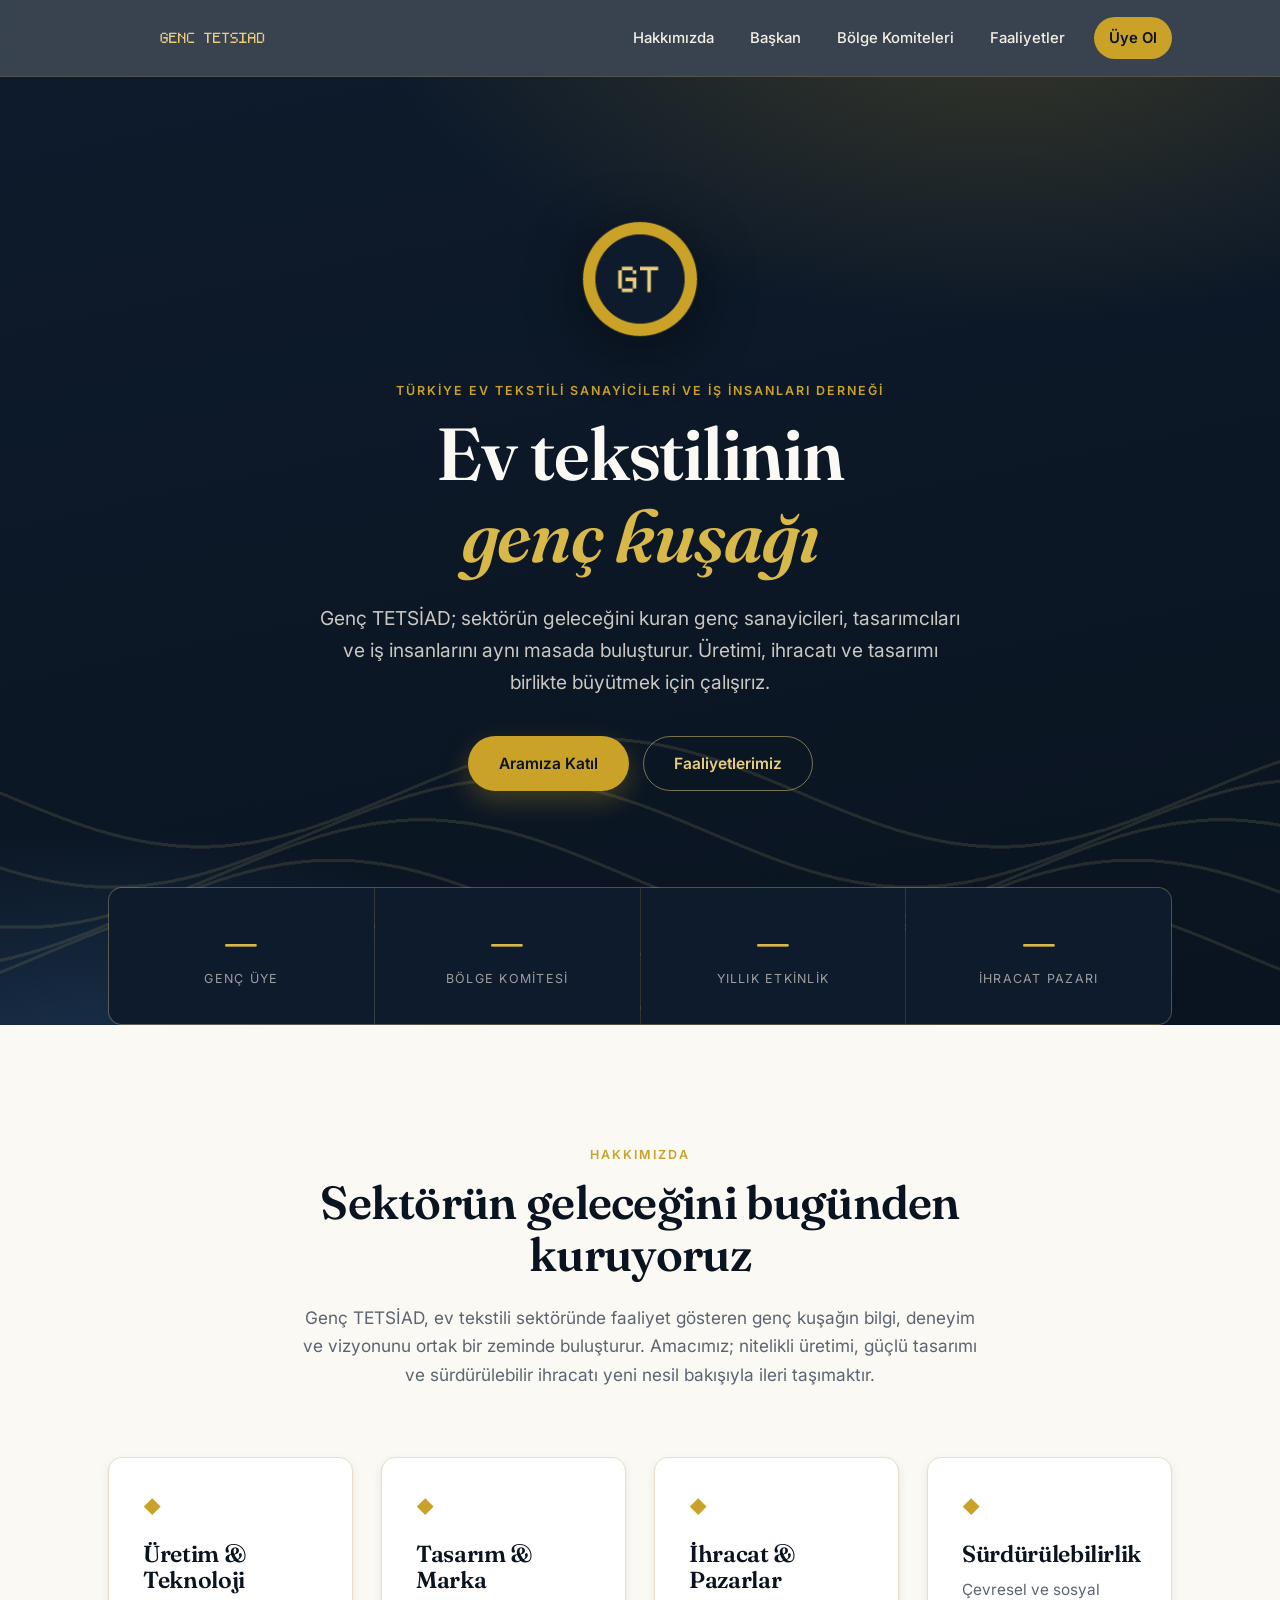
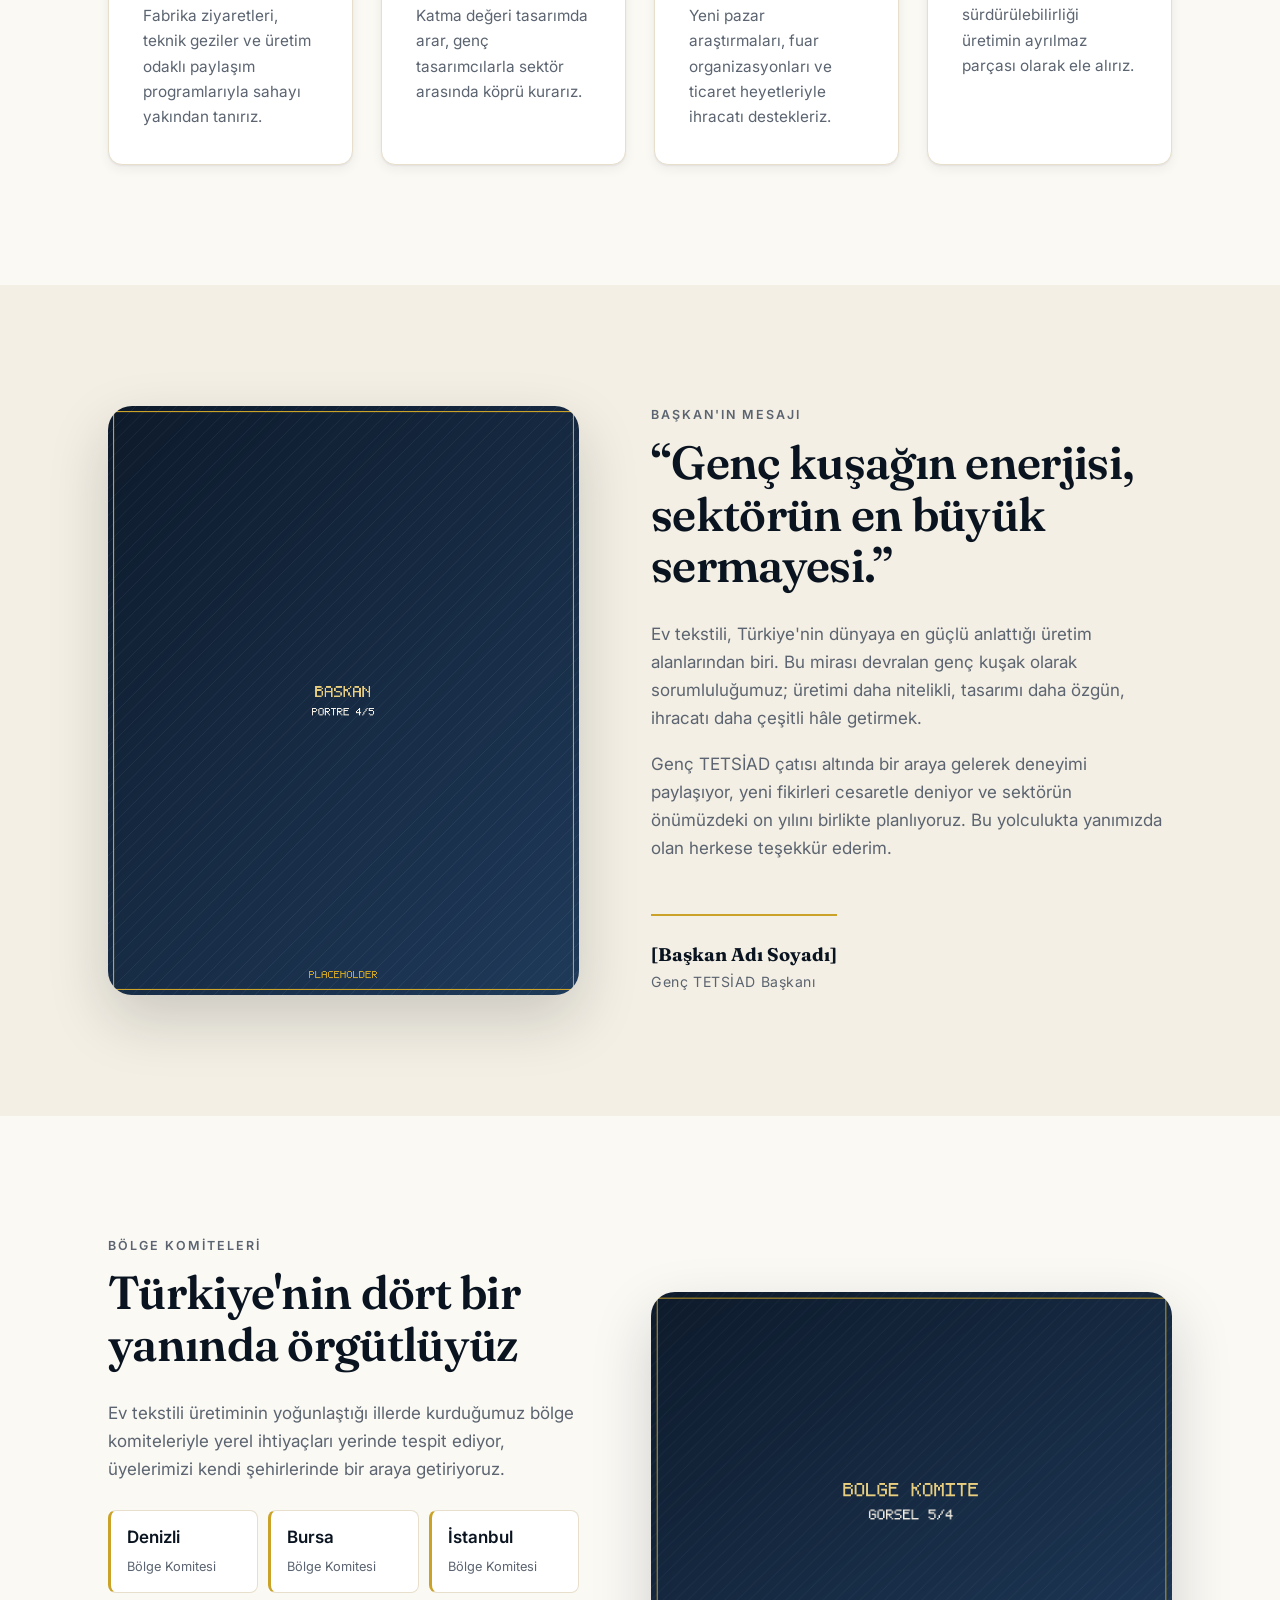
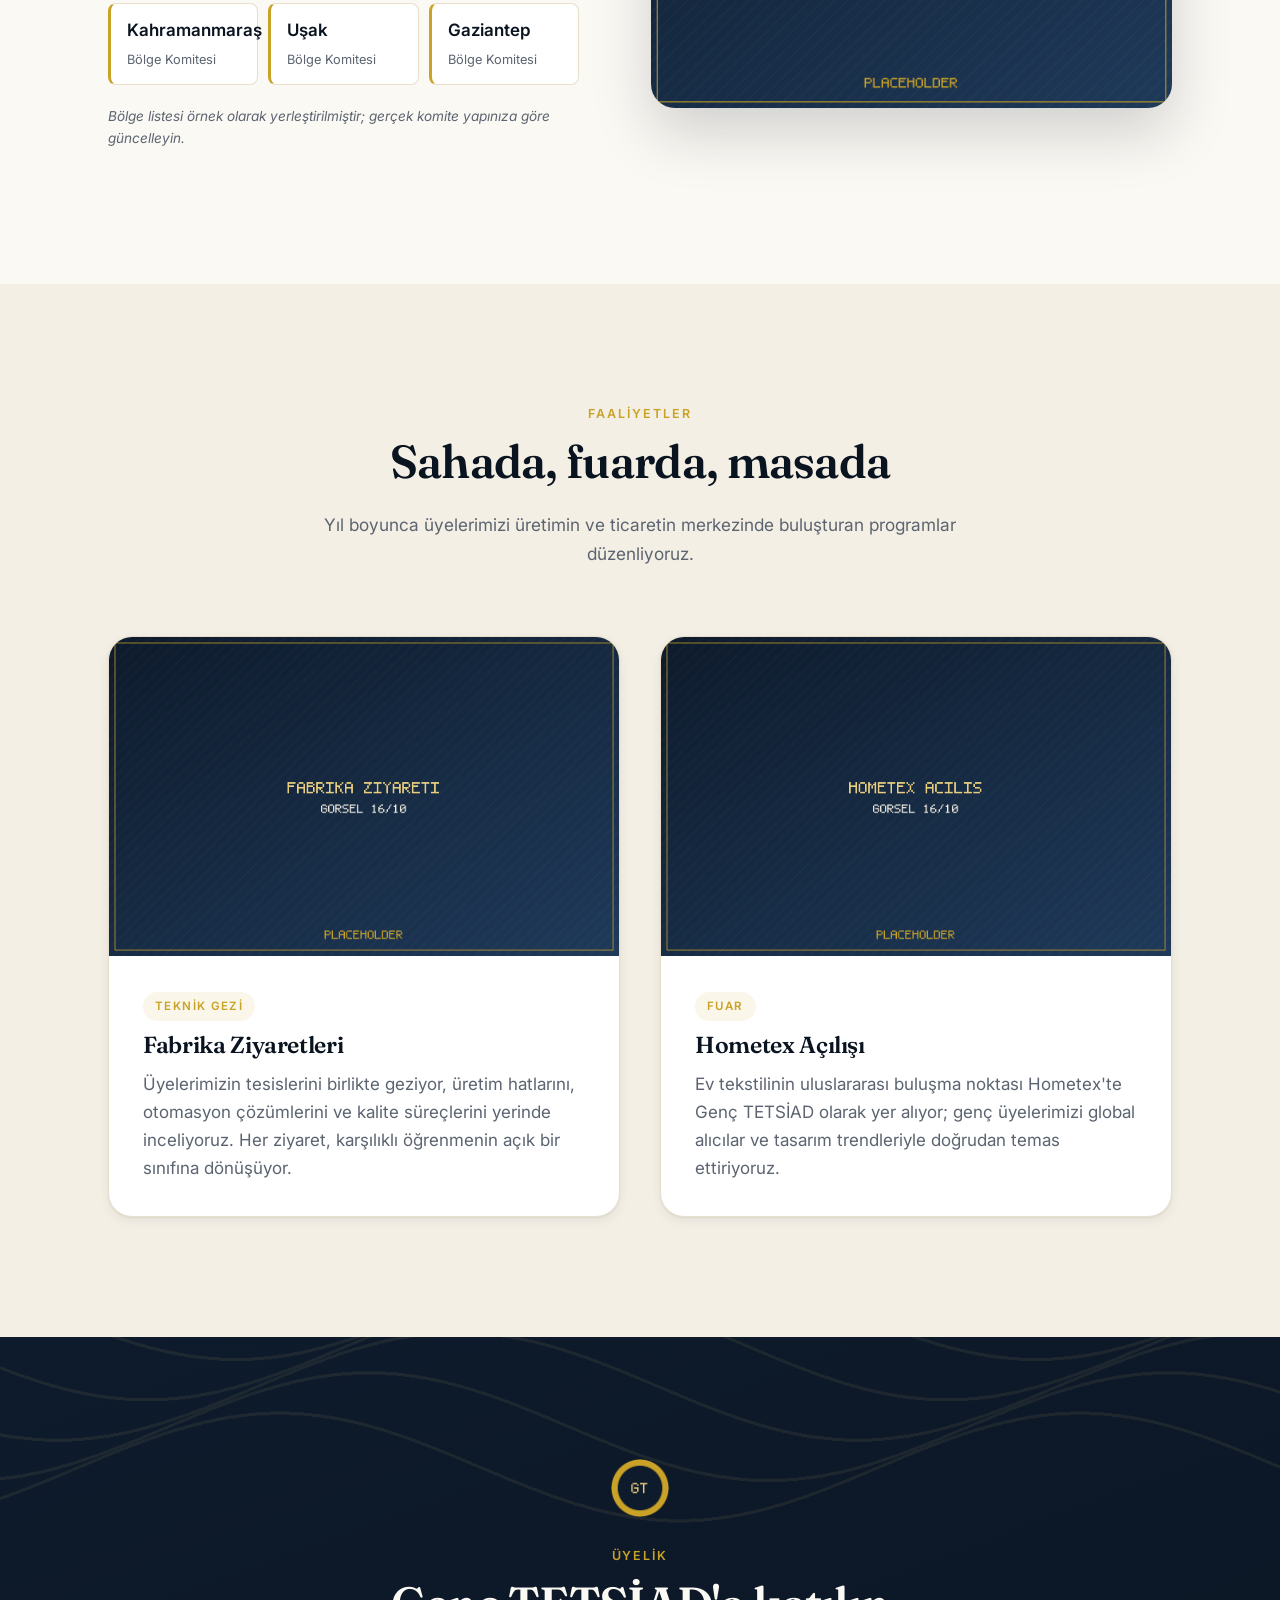
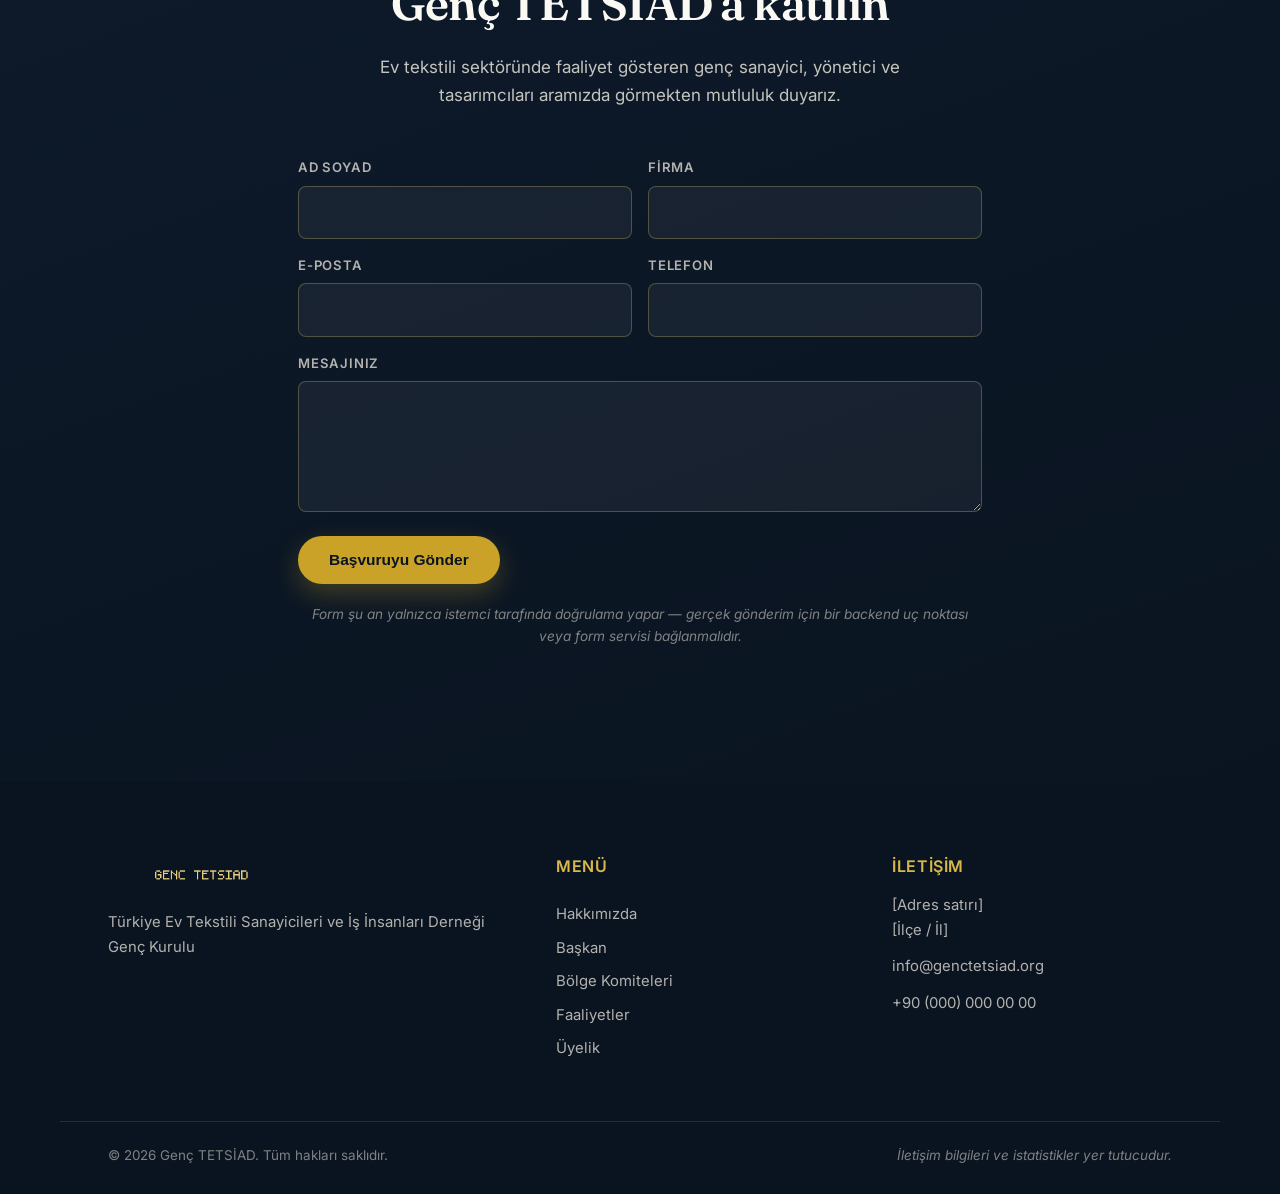
==== index.html @ e09848b6 "Genç TETSİAD tanıtım sitesini oluştur Bağımlılıksız tek sayfalık site: HTML + CSS + vanilla JS.  Böl" ====
<!doctype html>
<html lang="tr">
<head>
<meta charset="utf-8">
<meta name="viewport" content="width=device-width, initial-scale=1">
<title>Genç TETSİAD — Ev Tekstilinin Genç Kuşağı</title>
<meta name="description" content="Genç TETSİAD, Türkiye ev tekstili sektörünün genç sanayici ve iş insanlarını bir araya getiren platformdur.">
<meta name="theme-color" content="#0E1B2C">

<meta property="og:type" content="website">
<meta property="og:title" content="Genç TETSİAD — Ev Tekstilinin Genç Kuşağı">
<meta property="og:description" content="Türkiye ev tekstili sektörünün genç kuşağını bir araya getiren platform.">
<meta property="og:image" content="assets/emblem.png">
<meta property="og:locale" content="tr_TR">

<link rel="icon" href="assets/mark-gold.png">
<link rel="preconnect" href="https://fonts.googleapis.com">
<link rel="preconnect" href="https://fonts.gstatic.com" crossorigin>
<link href="https://fonts.googleapis.com/css2?family=Fraunces:opsz,wght@9..144,400;9..144,600;9..144,700&family=Inter:wght@400;500;600;700&display=swap" rel="stylesheet">
<link rel="stylesheet" href="assets/styles.css">
<script>document.documentElement.classList.add('js');</script>
</head>
<body>

<a class="skip-link" href="#main">İçeriğe geç</a>

<header class="site-header" id="siteHeader">
  <div class="wrap header-inner">
    <a class="brand" href="#top" aria-label="Genç TETSİAD ana sayfa">
      <img src="assets/wordmark.png" alt="Genç TETSİAD" class="brand-wordmark">
    </a>

    <nav class="nav" id="nav" aria-label="Ana menü">
      <a href="#hakkimizda">Hakkımızda</a>
      <a href="#baskan">Başkan</a>
      <a href="#komiteler">Bölge Komiteleri</a>
      <a href="#faaliyetler">Faaliyetler</a>
      <a href="#uyelik" class="nav-cta">Üye Ol</a>
    </nav>

    <button class="nav-toggle" id="navToggle" aria-expanded="false" aria-controls="nav" aria-label="Menüyü aç">
      <span></span><span></span><span></span>
    </button>
  </div>
</header>

<main id="main">

  <!-- ================= HERO ================= -->
  <section class="hero" id="top">
    <div class="hero-bg" aria-hidden="true"></div>
    <img src="assets/wordwave.png" alt="" class="hero-wave" aria-hidden="true">

    <div class="wrap hero-inner">
      <img src="assets/emblem.png" alt="" class="hero-emblem" aria-hidden="true">

      <p class="eyebrow reveal">Türkiye Ev Tekstili Sanayicileri ve İş İnsanları Derneği</p>
      <h1 class="hero-title reveal">Ev tekstilinin<br><em>genç kuşağı</em></h1>
      <p class="hero-lede reveal">
        Genç TETSİAD; sektörün geleceğini kuran genç sanayicileri, tasarımcıları ve
        iş insanlarını aynı masada buluşturur. Üretimi, ihracatı ve tasarımı
        birlikte büyütmek için çalışırız.
      </p>

      <div class="hero-actions reveal">
        <a class="btn btn-gold" href="#uyelik">Aramıza Katıl</a>
        <a class="btn btn-ghost" href="#faaliyetler">Faaliyetlerimiz</a>
      </div>
    </div>

    <div class="wrap">
      <div class="stats-strip reveal">
      <div class="stat"><span class="stat-num" data-count="—">—</span><span class="stat-label">Genç Üye</span></div>
      <div class="stat"><span class="stat-num" data-count="—">—</span><span class="stat-label">Bölge Komitesi</span></div>
      <div class="stat"><span class="stat-num" data-count="—">—</span><span class="stat-label">Yıllık Etkinlik</span></div>
        <div class="stat"><span class="stat-num">—</span><span class="stat-label">İhracat Pazarı</span></div>
      </div>
    </div>
  </section>

  <!-- ================= HAKKIMIZDA ================= -->
  <section class="section" id="hakkimizda">
    <div class="wrap">
      <div class="section-head">
        <p class="eyebrow">Hakkımızda</p>
        <h2>Sektörün geleceğini bugünden kuruyoruz</h2>
        <p class="section-lede">
          Genç TETSİAD, ev tekstili sektöründe faaliyet gösteren genç kuşağın
          bilgi, deneyim ve vizyonunu ortak bir zeminde buluşturur. Amacımız;
          nitelikli üretimi, güçlü tasarımı ve sürdürülebilir ihracatı
          yeni nesil bakışıyla ileri taşımaktır.
        </p>
      </div>

      <div class="cards">
        <article class="card">
          <div class="card-icon" aria-hidden="true">◆</div>
          <h3>Üretim &amp; Teknoloji</h3>
          <p>Fabrika ziyaretleri, teknik geziler ve üretim odaklı paylaşım programlarıyla sahayı yakından tanırız.</p>
        </article>
        <article class="card">
          <div class="card-icon" aria-hidden="true">◆</div>
          <h3>Tasarım &amp; Marka</h3>
          <p>Katma değeri tasarımda arar, genç tasarımcılarla sektör arasında köprü kurarız.</p>
        </article>
        <article class="card">
          <div class="card-icon" aria-hidden="true">◆</div>
          <h3>İhracat &amp; Pazarlar</h3>
          <p>Yeni pazar araştırmaları, fuar organizasyonları ve ticaret heyetleriyle ihracatı destekleriz.</p>
        </article>
        <article class="card">
          <div class="card-icon" aria-hidden="true">◆</div>
          <h3>Sürdürülebilirlik</h3>
          <p>Çevresel ve sosyal sürdürülebilirliği üretimin ayrılmaz parçası olarak ele alırız.</p>
        </article>
      </div>
    </div>
  </section>

  <!-- ================= BAŞKAN ================= -->
  <section class="section section-alt" id="baskan">
    <div class="wrap split">
      <figure class="split-media reveal">
        <img src="assets/baskan.png" alt="Genç TETSİAD Başkanı portresi">
      </figure>

      <div class="split-body reveal">
        <p class="eyebrow">Başkan'ın Mesajı</p>
        <h2>“Genç kuşağın enerjisi, sektörün en büyük sermayesi.”</h2>
        <p>
          Ev tekstili, Türkiye'nin dünyaya en güçlü anlattığı üretim alanlarından biri.
          Bu mirası devralan genç kuşak olarak sorumluluğumuz; üretimi daha nitelikli,
          tasarımı daha özgün, ihracatı daha çeşitli hâle getirmek.
        </p>
        <p>
          Genç TETSİAD çatısı altında bir araya gelerek deneyimi paylaşıyor, yeni fikirleri
          cesaretle deniyor ve sektörün önümüzdeki on yılını birlikte planlıyoruz.
          Bu yolculukta yanımızda olan herkese teşekkür ederim.
        </p>

        <div class="signature">
          <strong class="sig-name">[Başkan Adı Soyadı]</strong>
          <span class="sig-role">Genç TETSİAD Başkanı</span>
        </div>
      </div>
    </div>
  </section>

  <!-- ================= BÖLGE KOMİTELERİ ================= -->
  <section class="section" id="komiteler">
    <div class="wrap split split-reverse">
      <figure class="split-media reveal">
        <img src="assets/bolge-komite.png" alt="Genç TETSİAD bölge komitesi toplantısı">
      </figure>

      <div class="split-body reveal">
        <p class="eyebrow">Bölge Komiteleri</p>
        <h2>Türkiye'nin dört bir yanında örgütlüyüz</h2>
        <p>
          Ev tekstili üretiminin yoğunlaştığı illerde kurduğumuz bölge komiteleriyle
          yerel ihtiyaçları yerinde tespit ediyor, üyelerimizi kendi şehirlerinde
          bir araya getiriyoruz.
        </p>

        <ul class="region-list">
          <li><span>Denizli</span><em>Bölge Komitesi</em></li>
          <li><span>Bursa</span><em>Bölge Komitesi</em></li>
          <li><span>İstanbul</span><em>Bölge Komitesi</em></li>
          <li><span>Kahramanmaraş</span><em>Bölge Komitesi</em></li>
          <li><span>Uşak</span><em>Bölge Komitesi</em></li>
          <li><span>Gaziantep</span><em>Bölge Komitesi</em></li>
        </ul>

        <p class="note">Bölge listesi örnek olarak yerleştirilmiştir; gerçek komite yapınıza göre güncelleyin.</p>
      </div>
    </div>
  </section>

  <!-- ================= FAALİYETLER ================= -->
  <section class="section section-alt" id="faaliyetler">
    <div class="wrap">
      <div class="section-head">
        <p class="eyebrow">Faaliyetler</p>
        <h2>Sahada, fuarda, masada</h2>
        <p class="section-lede">
          Yıl boyunca üyelerimizi üretimin ve ticaretin merkezinde buluşturan
          programlar düzenliyoruz.
        </p>
      </div>

      <div class="feature-grid">
        <article class="feature reveal">
          <div class="feature-media">
            <img src="assets/fabrika-ziyareti.png" alt="Genç TETSİAD fabrika ziyareti">
          </div>
          <div class="feature-body">
            <span class="tag">Teknik Gezi</span>
            <h3>Fabrika Ziyaretleri</h3>
            <p>
              Üyelerimizin tesislerini birlikte geziyor, üretim hatlarını, otomasyon
              çözümlerini ve kalite süreçlerini yerinde inceliyoruz. Her ziyaret,
              karşılıklı öğrenmenin açık bir sınıfına dönüşüyor.
            </p>
          </div>
        </article>

        <article class="feature reveal">
          <div class="feature-media">
            <img src="assets/hometex-acilis.png" alt="Hometex fuarı açılış töreni">
          </div>
          <div class="feature-body">
            <span class="tag">Fuar</span>
            <h3>Hometex Açılışı</h3>
            <p>
              Ev tekstilinin uluslararası buluşma noktası Hometex'te Genç TETSİAD
              olarak yer alıyor; genç üyelerimizi global alıcılar ve tasarım
              trendleriyle doğrudan temas ettiriyoruz.
            </p>
          </div>
        </article>
      </div>
    </div>
  </section>

  <!-- ================= ÜYELİK ================= -->
  <section class="section cta-section" id="uyelik">
    <img src="assets/wordwave.png" alt="" class="cta-wave" aria-hidden="true">
    <div class="wrap cta-inner">
      <img src="assets/mark-gold.png" alt="" class="cta-mark" aria-hidden="true">
      <p class="eyebrow">Üyelik</p>
      <h2>Genç TETSİAD'a katılın</h2>
      <p class="cta-lede">
        Ev tekstili sektöründe faaliyet gösteren genç sanayici, yönetici ve
        tasarımcıları aramızda görmekten mutluluk duyarız.
      </p>

      <form class="join-form" id="joinForm" novalidate>
        <div class="field">
          <label for="ad">Ad Soyad</label>
          <input type="text" id="ad" name="ad" autocomplete="name" required>
        </div>
        <div class="field">
          <label for="firma">Firma</label>
          <input type="text" id="firma" name="firma" autocomplete="organization" required>
        </div>
        <div class="field">
          <label for="eposta">E-posta</label>
          <input type="email" id="eposta" name="eposta" autocomplete="email" required>
        </div>
        <div class="field">
          <label for="telefon">Telefon</label>
          <input type="tel" id="telefon" name="telefon" autocomplete="tel">
        </div>
        <div class="field field-full">
          <label for="mesaj">Mesajınız</label>
          <textarea id="mesaj" name="mesaj" rows="4"></textarea>
        </div>
        <div class="field-full form-actions">
          <button type="submit" class="btn btn-gold">Başvuruyu Gönder</button>
          <p class="form-status" id="formStatus" role="status" aria-live="polite"></p>
        </div>
      </form>
      <p class="note note-center">
        Form şu an yalnızca istemci tarafında doğrulama yapar — gerçek gönderim için
        bir backend uç noktası veya form servisi bağlanmalıdır.
      </p>
    </div>
  </section>

</main>

<footer class="site-footer">
  <div class="wrap footer-inner">
    <div class="footer-brand">
      <img src="assets/wordmark.png" alt="Genç TETSİAD" class="footer-wordmark">
      <p>Türkiye Ev Tekstili Sanayicileri ve İş İnsanları Derneği<br>Genç Kurulu</p>
    </div>

    <nav class="footer-nav" aria-label="Alt menü">
      <h4>Menü</h4>
      <a href="#hakkimizda">Hakkımızda</a>
      <a href="#baskan">Başkan</a>
      <a href="#komiteler">Bölge Komiteleri</a>
      <a href="#faaliyetler">Faaliyetler</a>
      <a href="#uyelik">Üyelik</a>
    </nav>

    <div class="footer-contact">
      <h4>İletişim</h4>
      <p>[Adres satırı]<br>[İlçe / İl]</p>
      <p><a href="mailto:info@genctetsiad.org">info@genctetsiad.org</a></p>
      <p><a href="tel:+900000000000">+90 (000) 000 00 00</a></p>
    </div>
  </div>

  <div class="wrap footer-bottom">
    <p>&copy; <span id="year">2026</span> Genç TETSİAD. Tüm hakları saklıdır.</p>
    <p class="footer-note">İletişim bilgileri ve istatistikler yer tutucudur.</p>
  </div>
</footer>

<script src="assets/main.js"></script>
</body>
</html>
---- assets/styles.css ----
/* ===========================================================
   Genç TETSİAD — stil sistemi
   Palet: gece lacivert + altın + krem
   =========================================================== */

:root {
  --navy-900: #0A1420;
  --navy-800: #0E1B2C;
  --navy-700: #16283F;
  --navy-600: #1F3A5A;

  --gold-500: #C9A227;
  --gold-400: #D9B84A;
  --gold-300: #E8CE7E;

  --cream-50: #FBF9F4;
  --cream-100: #F4EFE4;
  --cream-200: #E7DFCC;

  --ink: #12181F;
  --ink-muted: #5B6470;

  --wrap: 1160px;
  --gutter: clamp(20px, 5vw, 48px);

  --r-sm: 8px;
  --r-md: 14px;
  --r-lg: 24px;

  --shadow-sm: 0 1px 2px rgba(10, 20, 32, .06), 0 4px 12px rgba(10, 20, 32, .06);
  --shadow-md: 0 8px 24px rgba(10, 20, 32, .10), 0 2px 6px rgba(10, 20, 32, .06);
  --shadow-lg: 0 24px 60px rgba(10, 20, 32, .18);

  --font-display: "Fraunces", "Georgia", "Times New Roman", serif;
  --font-body: "Inter", -apple-system, BlinkMacSystemFont, "Segoe UI", Roboto, sans-serif;

  --ease: cubic-bezier(.22, .61, .36, 1);
}

*, *::before, *::after { box-sizing: border-box; }

html { scroll-behavior: smooth; -webkit-text-size-adjust: 100%; }
@media (prefers-reduced-motion: reduce) { html { scroll-behavior: auto; } }

body {
  margin: 0;
  background: var(--cream-50);
  color: var(--ink);
  font-family: var(--font-body);
  font-size: 17px;
  line-height: 1.65;
  -webkit-font-smoothing: antialiased;
}

img { max-width: 100%; display: block; }

h1, h2, h3, h4 {
  font-family: var(--font-display);
  font-weight: 600;
  line-height: 1.12;
  letter-spacing: -.015em;
  margin: 0 0 .5em;
  color: var(--navy-900);
}

h1 { font-size: clamp(2.6rem, 6.5vw, 4.6rem); }
h2 { font-size: clamp(1.9rem, 3.8vw, 2.9rem); }
h3 { font-size: clamp(1.2rem, 2vw, 1.45rem); }
h4 { font-size: 1rem; letter-spacing: .04em; text-transform: uppercase; font-family: var(--font-body); font-weight: 600; }

p { margin: 0 0 1.05em; }
a { color: inherit; }

.wrap {
  width: 100%;
  max-width: var(--wrap);
  margin-inline: auto;
  padding-inline: var(--gutter);
}

.skip-link {
  position: absolute; left: -9999px; top: 0;
  background: var(--navy-800); color: var(--cream-50);
  padding: 12px 20px; z-index: 999; border-radius: 0 0 var(--r-sm) 0;
}
.skip-link:focus { left: 0; }

:focus-visible {
  outline: 3px solid var(--gold-500);
  outline-offset: 3px;
  border-radius: 4px;
}

.eyebrow {
  font-size: .78rem;
  letter-spacing: .16em;
  text-transform: uppercase;
  font-weight: 600;
  color: var(--gold-500);
  margin: 0 0 .9em;
}

.note {
  font-size: .85rem;
  color: var(--ink-muted);
  font-style: italic;
}
.note-center { text-align: center; margin-top: 1.4em; }

/* ---------------- Header ---------------- */

.site-header {
  position: sticky;
  top: 0;
  z-index: 100;
  background: rgba(14, 27, 44, .82);
  backdrop-filter: blur(14px);
  -webkit-backdrop-filter: blur(14px);
  border-bottom: 1px solid rgba(201, 162, 39, .18);
  transition: background .3s var(--ease), border-color .3s var(--ease);
}
.site-header.scrolled { background: rgba(10, 20, 32, .96); }

.header-inner {
  display: flex;
  align-items: center;
  justify-content: space-between;
  gap: 24px;
  min-height: 76px;
}

.brand { display: flex; align-items: center; }
.brand-wordmark { height: 38px; width: auto; }

.nav { display: flex; align-items: center; gap: 6px; }
.nav a {
  padding: 9px 15px;
  border-radius: 999px;
  color: var(--cream-100);
  text-decoration: none;
  font-size: .93rem;
  font-weight: 500;
  transition: background .2s var(--ease), color .2s var(--ease);
}
.nav a:hover { background: rgba(201, 162, 39, .15); color: var(--gold-300); }

.nav .nav-cta {
  margin-left: 8px;
  background: var(--gold-500);
  color: var(--navy-900);
  font-weight: 600;
}
.nav .nav-cta:hover { background: var(--gold-400); color: var(--navy-900); }

.nav-toggle {
  display: none;
  width: 44px; height: 44px;
  background: none; border: 0; cursor: pointer;
  flex-direction: column; justify-content: center; gap: 5px;
  padding: 0;
}
.nav-toggle span {
  display: block; height: 2px; width: 24px; margin-inline: auto;
  background: var(--cream-100); border-radius: 2px;
  transition: transform .25s var(--ease), opacity .2s var(--ease);
}
.nav-toggle[aria-expanded="true"] span:nth-child(1) { transform: translateY(7px) rotate(45deg); }
.nav-toggle[aria-expanded="true"] span:nth-child(2) { opacity: 0; }
.nav-toggle[aria-expanded="true"] span:nth-child(3) { transform: translateY(-7px) rotate(-45deg); }

@media (max-width: 860px) {
  .nav-toggle { display: flex; }
  .nav {
    position: absolute;
    top: 100%; left: 0; right: 0;
    flex-direction: column;
    align-items: stretch;
    gap: 2px;
    padding: 14px var(--gutter) 22px;
    background: var(--navy-900);
    border-bottom: 1px solid rgba(201, 162, 39, .2);
    transform: translateY(-8px);
    opacity: 0;
    pointer-events: none;
    transition: opacity .22s var(--ease), transform .22s var(--ease);
  }
  .nav.open { opacity: 1; transform: none; pointer-events: auto; }
  .nav a { padding: 13px 16px; border-radius: var(--r-sm); }
  .nav .nav-cta { margin: 8px 0 0; text-align: center; }
}

/* ---------------- Hero ---------------- */

.hero {
  position: relative;
  isolation: isolate;
  overflow: hidden;
  background: var(--navy-800);
  color: var(--cream-100);
  padding: clamp(72px, 12vw, 140px) 0 0;
}

.hero-bg {
  position: absolute; inset: 0; z-index: -2;
  background:
    radial-gradient(1000px 520px at 78% -8%, rgba(201, 162, 39, .22), transparent 62%),
    radial-gradient(760px 420px at 8% 108%, rgba(31, 58, 90, .85), transparent 65%),
    linear-gradient(168deg, var(--navy-800) 0%, var(--navy-900) 100%);
}

.hero-wave {
  position: absolute;
  left: 50%; bottom: -2px;
  width: min(1500px, 155%);
  transform: translateX(-50%);
  opacity: .16;
  z-index: -1;
  pointer-events: none;
}

.hero-emblem {
  width: clamp(78px, 11vw, 124px);
  margin: 0 auto clamp(24px, 4vw, 40px);
  filter: drop-shadow(0 10px 30px rgba(0, 0, 0, .45));
}

.hero-inner { text-align: center; max-width: 900px; }
.hero-title { color: var(--cream-50); margin-bottom: .35em; }
.hero-title em { color: var(--gold-400); font-style: italic; }

.hero-lede {
  font-size: clamp(1.03rem, 1.6vw, 1.2rem);
  color: rgba(244, 239, 228, .82);
  max-width: 640px;
  margin-inline: auto;
}

.hero-actions {
  display: flex; flex-wrap: wrap; gap: 14px;
  justify-content: center;
  margin-top: 2.2em;
}

.btn {
  display: inline-flex; align-items: center; justify-content: center;
  padding: 14px 30px;
  border-radius: 999px;
  border: 1.5px solid transparent;
  font-weight: 600; font-size: .97rem;
  text-decoration: none;
  cursor: pointer;
  transition: transform .18s var(--ease), background .2s var(--ease), box-shadow .22s var(--ease);
}
.btn:hover { transform: translateY(-2px); }
.btn:active { transform: translateY(0); }

.btn-gold {
  background: var(--gold-500);
  color: var(--navy-900);
  box-shadow: 0 10px 26px rgba(201, 162, 39, .28);
}
.btn-gold:hover { background: var(--gold-400); box-shadow: 0 14px 32px rgba(201, 162, 39, .36); }

.btn-ghost {
  border-color: rgba(232, 206, 126, .5);
  color: var(--gold-300);
  background: transparent;
}
.btn-ghost:hover { background: rgba(201, 162, 39, .12); border-color: var(--gold-400); }

.stats-strip {
  display: grid;
  grid-template-columns: repeat(4, 1fr);
  gap: 1px;
  margin-top: clamp(56px, 8vw, 96px);
  background: rgba(232, 206, 126, .18);
  border: 1px solid rgba(232, 206, 126, .18);
  border-radius: var(--r-md);
  overflow: hidden;
}
.stat {
  background: var(--navy-800);
  padding: clamp(22px, 3vw, 34px) 16px;
  text-align: center;
}
.stat-num {
  display: block;
  font-family: var(--font-display);
  font-size: clamp(1.7rem, 3.4vw, 2.5rem);
  font-weight: 700;
  color: var(--gold-400);
  line-height: 1;
}
.stat-label {
  display: block;
  margin-top: .55em;
  font-size: .78rem;
  letter-spacing: .1em;
  text-transform: uppercase;
  color: rgba(244, 239, 228, .62);
}
@media (max-width: 720px) {
  .stats-strip { grid-template-columns: repeat(2, 1fr); }
}

/* ---------------- Sections ---------------- */

.section { padding: clamp(72px, 10vw, 120px) 0; }
.section-alt { background: var(--cream-100); }

.section-head {
  max-width: 680px;
  margin: 0 auto clamp(44px, 6vw, 68px);
  text-align: center;
}
.section-lede { font-size: 1.08rem; color: var(--ink-muted); margin-bottom: 0; }

/* Cards */

.cards {
  display: grid;
  grid-template-columns: repeat(auto-fit, minmax(240px, 1fr));
  gap: clamp(18px, 2.4vw, 28px);
}
.card {
  background: #fff;
  border: 1px solid var(--cream-200);
  border-radius: var(--r-md);
  padding: clamp(26px, 3vw, 34px);
  box-shadow: var(--shadow-sm);
  transition: transform .25s var(--ease), box-shadow .25s var(--ease), border-color .25s var(--ease);
}
.card:hover {
  transform: translateY(-4px);
  box-shadow: var(--shadow-md);
  border-color: var(--gold-300);
}
.card-icon {
  color: var(--gold-500);
  font-size: 1.1rem;
  margin-bottom: 1.1em;
}
.card h3 { margin-bottom: .45em; }
.card p { color: var(--ink-muted); font-size: .96rem; margin: 0; }

/* Split (başkan / komiteler) */

.split {
  display: grid;
  grid-template-columns: minmax(0, .95fr) minmax(0, 1.05fr);
  gap: clamp(32px, 6vw, 72px);
  align-items: center;
}
.split-reverse .split-media { order: 2; }
@media (max-width: 880px) {
  .split { grid-template-columns: 1fr; }
  .split-reverse .split-media { order: 0; }
}

.split-media { margin: 0; }
.split-media img {
  width: 100%;
  border-radius: var(--r-lg);
  box-shadow: var(--shadow-lg);
  aspect-ratio: 4 / 5;
  object-fit: cover;
  background: var(--cream-200);
}
#komiteler .split-media img { aspect-ratio: 5 / 4; }

.split-body h2 { margin-bottom: .6em; }
.split-body p { color: var(--ink-muted); }

.signature {
  margin-top: 2em;
  padding-top: 1.4em;
  border-top: 2px solid var(--gold-500);
  display: inline-block;
}
.sig-name { display: block; font-family: var(--font-display); font-size: 1.15rem; color: var(--navy-900); }
.sig-role { display: block; font-size: .88rem; color: var(--ink-muted); letter-spacing: .04em; }

.region-list {
  list-style: none;
  margin: 1.6em 0 1.2em;
  padding: 0;
  display: grid;
  grid-template-columns: repeat(auto-fit, minmax(150px, 1fr));
  gap: 10px;
}
.region-list li {
  background: #fff;
  border: 1px solid var(--cream-200);
  border-left: 3px solid var(--gold-500);
  border-radius: var(--r-sm);
  padding: 12px 16px;
}
.region-list span { display: block; font-weight: 600; color: var(--navy-900); }
.region-list em { font-style: normal; font-size: .8rem; color: var(--ink-muted); }

/* Faaliyetler */

.feature-grid {
  display: grid;
  grid-template-columns: repeat(auto-fit, minmax(320px, 1fr));
  gap: clamp(24px, 3.5vw, 40px);
}
.feature {
  background: #fff;
  border: 1px solid var(--cream-200);
  border-radius: var(--r-lg);
  overflow: hidden;
  box-shadow: var(--shadow-sm);
  display: flex;
  flex-direction: column;
  transition: transform .25s var(--ease), box-shadow .25s var(--ease);
}
.feature:hover { transform: translateY(-5px); box-shadow: var(--shadow-md); }

.feature-media { overflow: hidden; background: var(--cream-200); }
.feature-media img {
  width: 100%;
  aspect-ratio: 16 / 10;
  object-fit: cover;
  transition: transform .5s var(--ease);
}
.feature:hover .feature-media img { transform: scale(1.04); }

.feature-body { padding: clamp(24px, 3vw, 34px); }
.tag {
  display: inline-block;
  font-size: .72rem;
  letter-spacing: .12em;
  text-transform: uppercase;
  font-weight: 600;
  color: var(--gold-500);
  background: rgba(201, 162, 39, .1);
  border-radius: 999px;
  padding: 5px 12px;
  margin-bottom: 1em;
}
.feature-body p { color: var(--ink-muted); margin-bottom: 0; }

/* ---------------- CTA / Üyelik ---------------- */

.cta-section {
  position: relative;
  isolation: isolate;
  overflow: hidden;
  background: linear-gradient(160deg, var(--navy-800), var(--navy-900));
  color: var(--cream-100);
}
.cta-wave {
  position: absolute; top: -10%; left: 50%;
  transform: translateX(-50%) rotate(180deg);
  width: min(1400px, 150%);
  opacity: .1;
  z-index: -1;
}
.cta-inner { text-align: center; max-width: 780px; }
.cta-mark { width: 62px; margin: 0 auto 1.6em; }
.cta-section h2 { color: var(--cream-50); }
.cta-lede { color: rgba(244, 239, 228, .8); max-width: 560px; margin-inline: auto; }

.join-form {
  display: grid;
  grid-template-columns: repeat(2, 1fr);
  gap: 16px;
  margin-top: clamp(32px, 5vw, 48px);
  text-align: left;
}
.field-full { grid-column: 1 / -1; }
@media (max-width: 640px) { .join-form { grid-template-columns: 1fr; } }

.field label {
  display: block;
  font-size: .82rem;
  letter-spacing: .06em;
  text-transform: uppercase;
  font-weight: 600;
  color: rgba(244, 239, 228, .72);
  margin-bottom: .5em;
}
.field input, .field textarea {
  width: 100%;
  padding: 13px 16px;
  border-radius: var(--r-sm);
  border: 1px solid rgba(232, 206, 126, .28);
  background: rgba(255, 255, 255, .05);
  color: var(--cream-50);
  font: inherit;
  font-size: .97rem;
  transition: border-color .2s var(--ease), background .2s var(--ease);
}
.field textarea { resize: vertical; min-height: 110px; }
.field input::placeholder, .field textarea::placeholder { color: rgba(244, 239, 228, .4); }
.field input:focus, .field textarea:focus {
  border-color: var(--gold-400);
  background: rgba(255, 255, 255, .09);
  outline: none;
}
.field input[aria-invalid="true"], .field textarea[aria-invalid="true"] {
  border-color: #E4736B;
  background: rgba(228, 115, 107, .08);
}

.form-actions { display: flex; align-items: center; gap: 18px; flex-wrap: wrap; }
.form-status { margin: 0; font-size: .9rem; color: var(--gold-300); }
.form-status.error { color: #F0A19A; }

.cta-section .note { color: rgba(244, 239, 228, .5); }

/* ---------------- Footer ---------------- */

.site-footer {
  background: var(--navy-900);
  color: rgba(244, 239, 228, .72);
  padding: clamp(52px, 7vw, 76px) 0 28px;
  font-size: .93rem;
}
.footer-inner {
  display: grid;
  grid-template-columns: 1.4fr 1fr 1fr;
  gap: clamp(28px, 5vw, 56px);
}
@media (max-width: 760px) { .footer-inner { grid-template-columns: 1fr; } }

.footer-wordmark { height: 34px; width: auto; margin-bottom: 1.2em; }
.footer-brand p { margin: 0; line-height: 1.7; }

.site-footer h4 { color: var(--gold-400); margin-bottom: 1.1em; }
.footer-nav { display: flex; flex-direction: column; gap: 9px; align-items: flex-start; }
.footer-nav a { text-decoration: none; transition: color .2s var(--ease); }
.footer-nav a:hover { color: var(--gold-300); }
.footer-contact p { margin: 0 0 .8em; }
.footer-contact a { color: inherit; text-decoration: none; }
.footer-contact a:hover { color: var(--gold-300); text-decoration: underline; }

.footer-bottom {
  margin-top: clamp(40px, 5vw, 60px);
  padding-top: 22px;
  border-top: 1px solid rgba(232, 206, 126, .14);
  display: flex;
  justify-content: space-between;
  gap: 16px;
  flex-wrap: wrap;
  font-size: .84rem;
  color: rgba(244, 239, 228, .5);
}
.footer-bottom p { margin: 0; }
.footer-note { font-style: italic; }

/* ---------------- Reveal animasyonu ---------------- */

/* JS yoksa içerik olduğu gibi görünür; reveal yalnızca .js altında gizler */
.js .reveal {
  opacity: 0;
  transform: translateY(22px);
  transition: opacity .7s var(--ease), transform .7s var(--ease);
}
.js .reveal.in { opacity: 1; transform: none; }

@media (prefers-reduced-motion: reduce) {
  .js .reveal { opacity: 1; transform: none; transition: none; }
  .btn:hover, .card:hover, .feature:hover { transform: none; }
  .feature:hover .feature-media img { transform: none; }
}

@media print {
  .site-header, .nav-toggle, .hero-wave, .cta-wave, .join-form { display: none !important; }
  body { background: #fff; color: #000; }
  .js .reveal { opacity: 1; transform: none; }
}
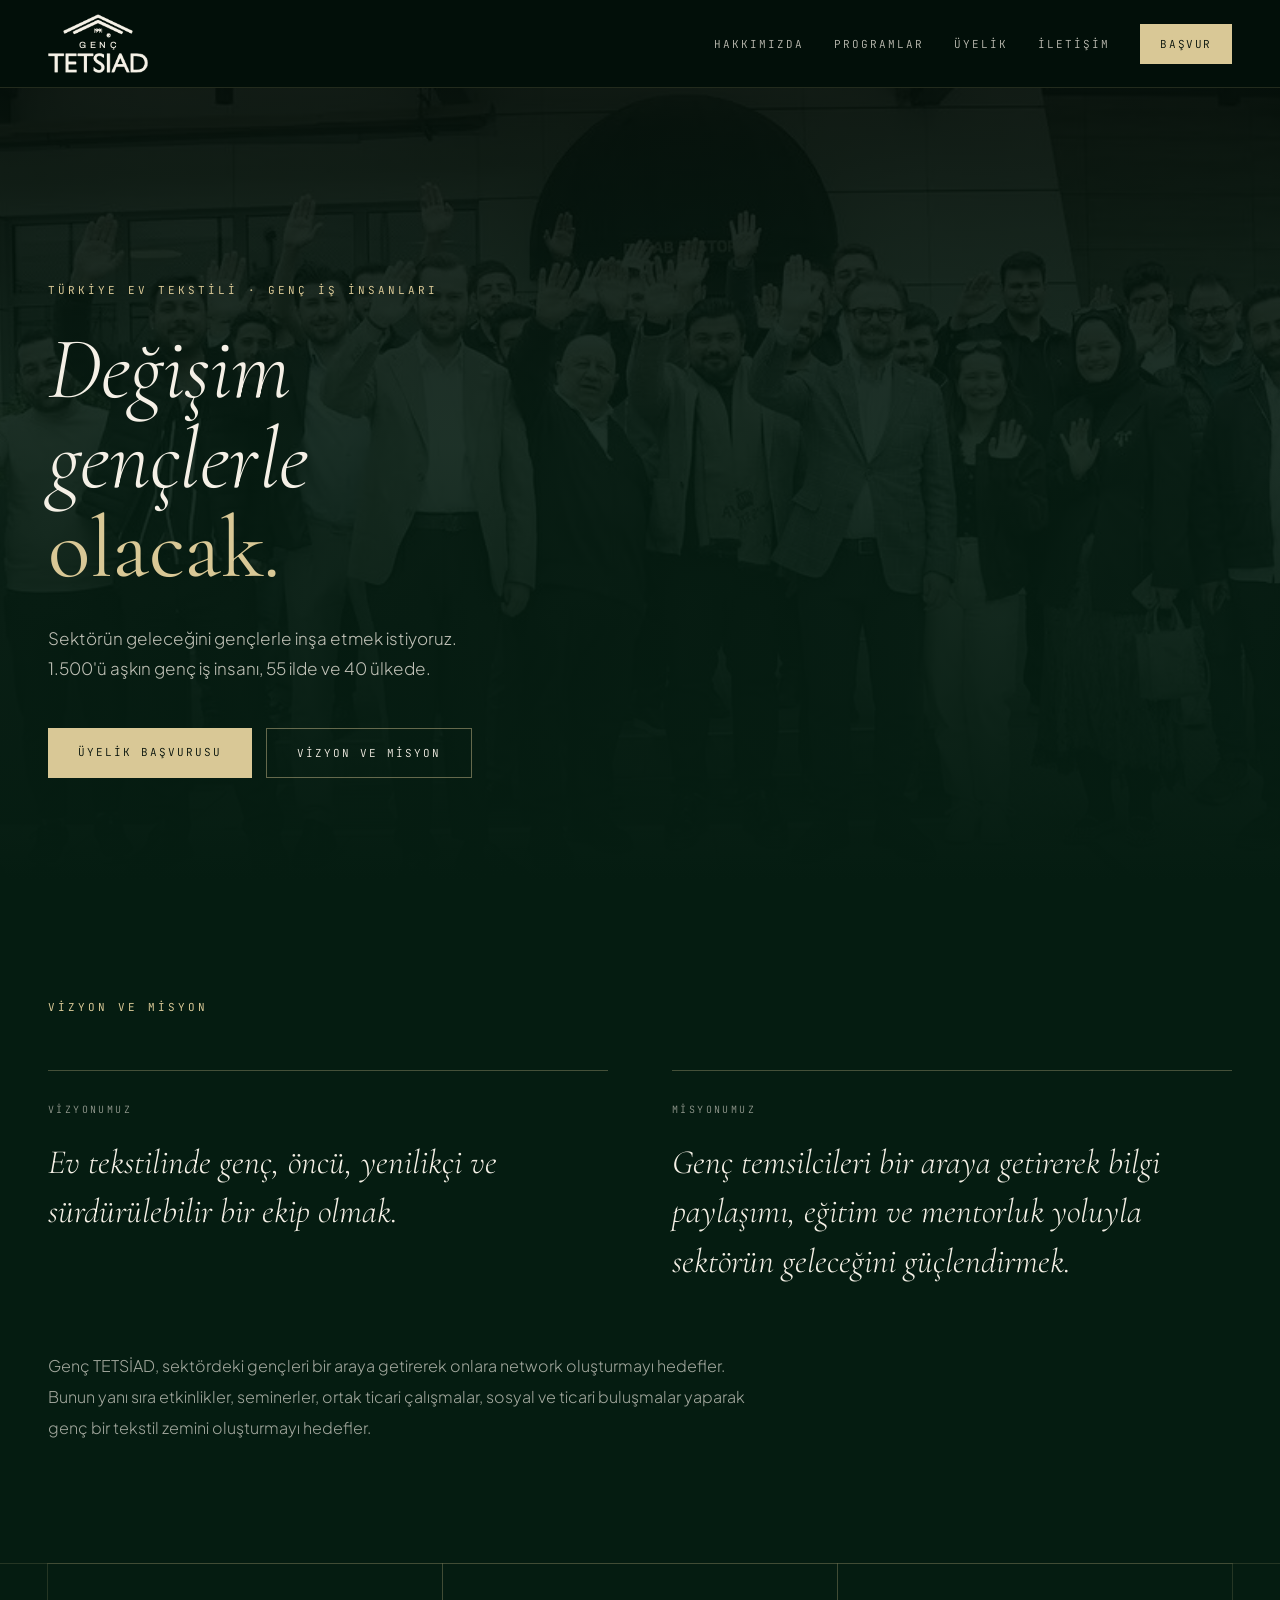
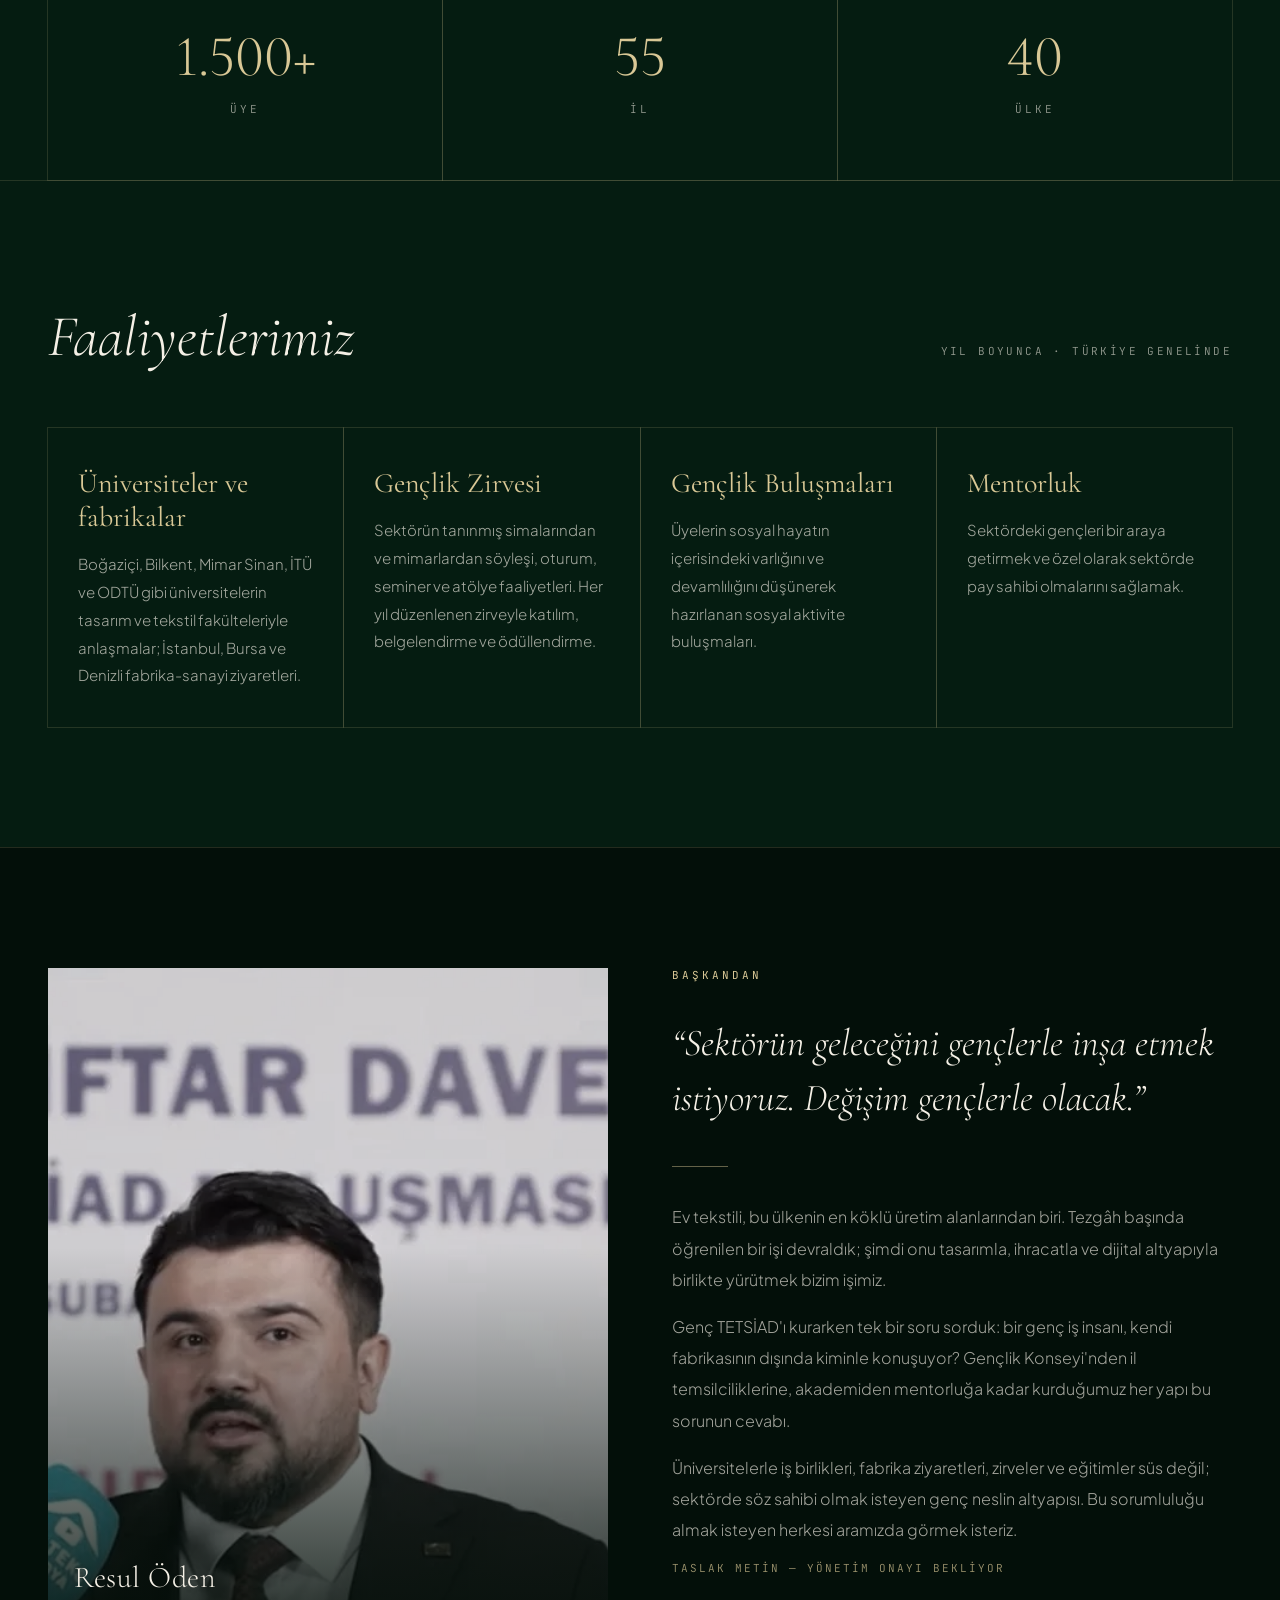
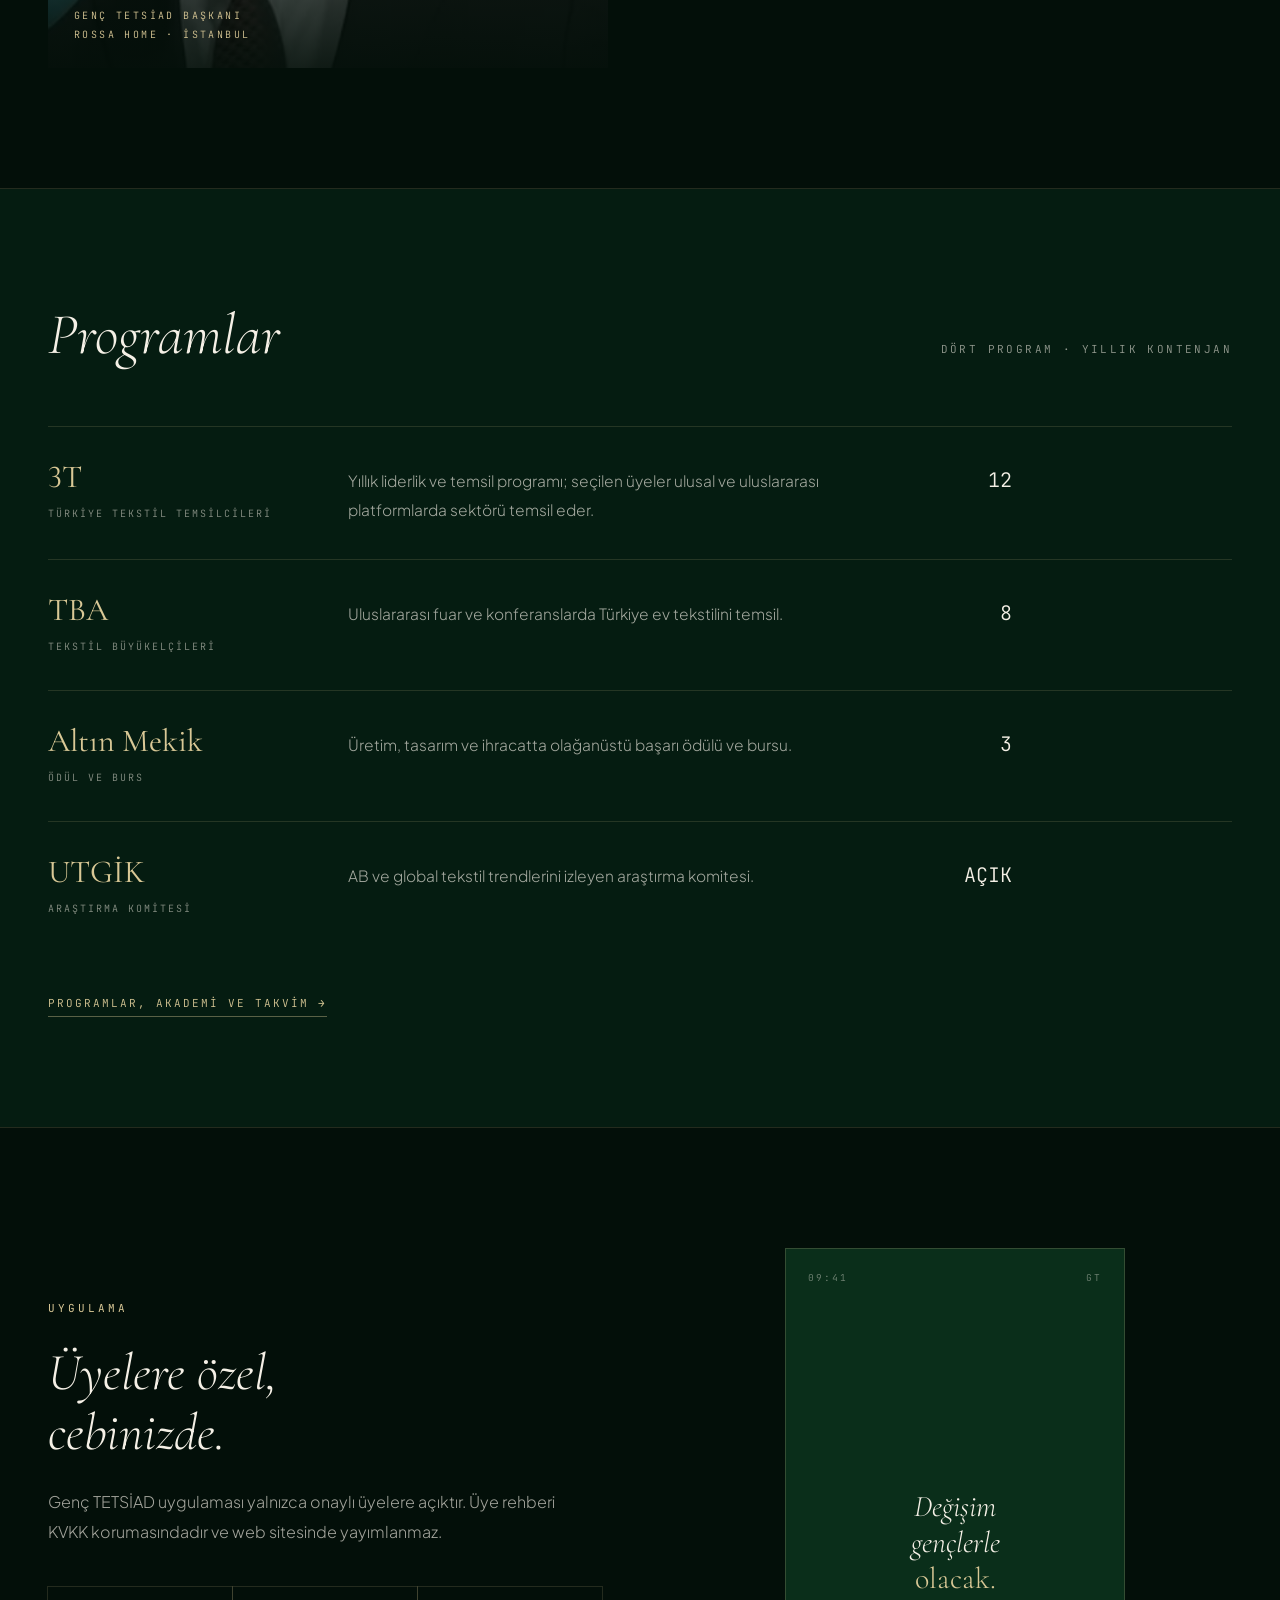
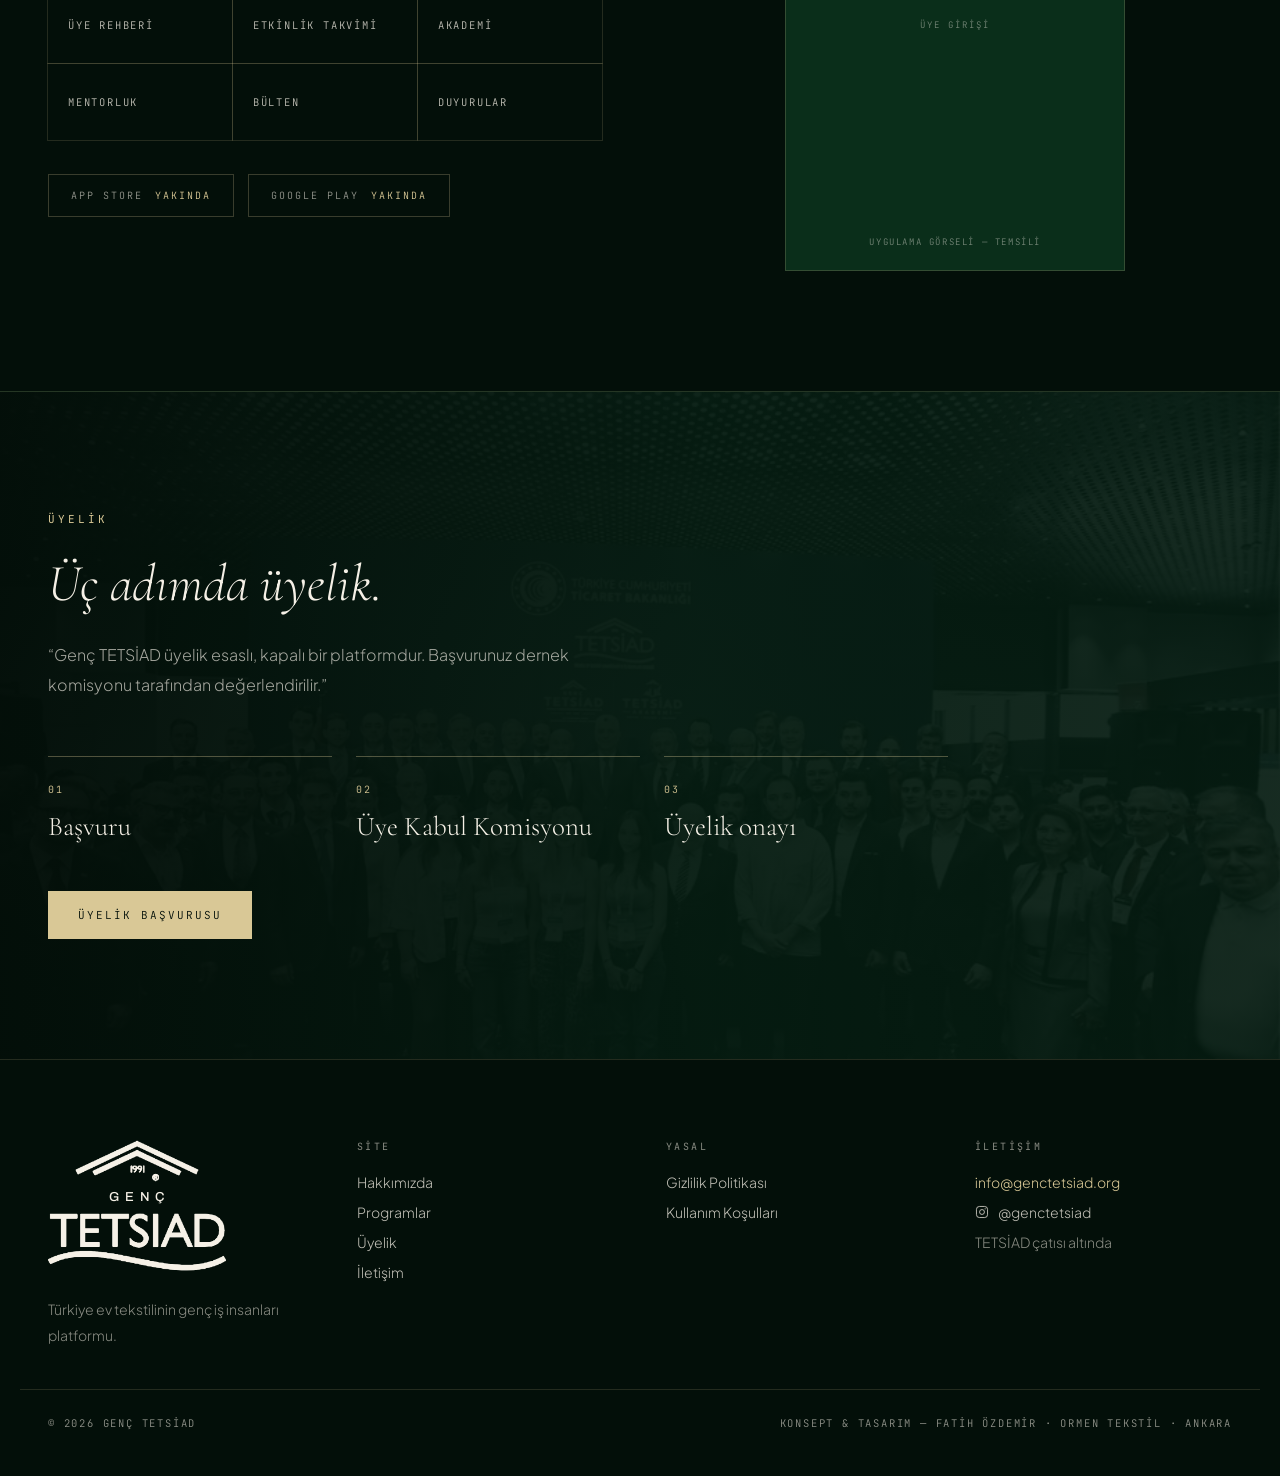
==== commit 43b01fbb: "Tasarımdan genctetsiad.org statik sitesini kur Claude Design canvas dosyası ("Genc TETSIAD.dc.html")" ====
--- a/index.html
+++ b/index.html
@@ -3,302 +3,201 @@
 <head>
 <meta charset="utf-8">
 <meta name="viewport" content="width=device-width, initial-scale=1">
-<title>Genç TETSİAD — Ev Tekstilinin Genç Kuşağı</title>
-<meta name="description" content="Genç TETSİAD, Türkiye ev tekstili sektörünün genç sanayici ve iş insanlarını bir araya getiren platformdur.">
-<meta name="theme-color" content="#0E1B2C">
+<title>Genç TETSİAD — Türkiye ev tekstilinin genç iş insanları platformu</title>
+<meta name="description" content="Genç TETSİAD; ev tekstilinde genç, öncü, yenilikçi ve sürdürülebilir bir ekip olmayı hedefleyen üyelik esaslı platform. Vizyon, faaliyetler, programlar ve üyelik.">
+<link rel="canonical" href="https://genctetsiad.org/">
 
 <meta property="og:type" content="website">
-<meta property="og:title" content="Genç TETSİAD — Ev Tekstilinin Genç Kuşağı">
-<meta property="og:description" content="Türkiye ev tekstili sektörünün genç kuşağını bir araya getiren platform.">
-<meta property="og:image" content="assets/emblem.png">
+<meta property="og:site_name" content="Genç TETSİAD">
+<meta property="og:title" content="Genç TETSİAD">
+<meta property="og:description" content="Genç TETSİAD; ev tekstilinde genç, öncü, yenilikçi ve sürdürülebilir bir ekip olmayı hedefleyen üyelik esaslı platform. Vizyon, faaliyetler, programlar ve üyelik.">
+<meta property="og:url" content="https://genctetsiad.org/">
 <meta property="og:locale" content="tr_TR">
-
-<link rel="icon" href="assets/mark-gold.png">
+<meta property="og:image" content="https://genctetsiad.org/assets/og.png">
+<meta property="og:image:width" content="1200">
+<meta property="og:image:height" content="630">
+<meta name="twitter:card" content="summary_large_image">
+<meta name="twitter:title" content="Genç TETSİAD">
+<meta name="twitter:description" content="Genç TETSİAD; ev tekstilinde genç, öncü, yenilikçi ve sürdürülebilir bir ekip olmayı hedefleyen üyelik esaslı platform. Vizyon, faaliyetler, programlar ve üyelik.">
+<meta name="twitter:image" content="https://genctetsiad.org/assets/og.png">
+
+<meta name="referrer" content="strict-origin-when-cross-origin">
+<meta name="theme-color" content="#051C11">
+
+<link rel="icon" href="/assets/favicon.png" sizes="512x512" type="image/png">
+<link rel="apple-touch-icon" href="/assets/apple-touch-icon.png">
+
 <link rel="preconnect" href="https://fonts.googleapis.com">
 <link rel="preconnect" href="https://fonts.gstatic.com" crossorigin>
-<link href="https://fonts.googleapis.com/css2?family=Fraunces:opsz,wght@9..144,400;9..144,600;9..144,700&family=Inter:wght@400;500;600;700&display=swap" rel="stylesheet">
-<link rel="stylesheet" href="assets/styles.css">
+<link href="https://fonts.googleapis.com/css2?family=Archivo:wght@500&family=Cormorant+Garamond:ital,wght@0,300;0,400;1,300;1,400&family=Plus+Jakarta+Sans:wght@300;400;500&family=JetBrains+Mono:wght@400;500&display=swap" rel="stylesheet">
+<link rel="stylesheet" href="/assets/site.css">
 <script>document.documentElement.classList.add('js');</script>
 </head>
 <body>
 
-<a class="skip-link" href="#main">İçeriğe geç</a>
-
-<header class="site-header" id="siteHeader">
-  <div class="wrap header-inner">
-    <a class="brand" href="#top" aria-label="Genç TETSİAD ana sayfa">
-      <img src="assets/wordmark.png" alt="Genç TETSİAD" class="brand-wordmark">
+<a class="skip" href="#icerik">İÇERİĞE GEÇ</a>
+
+<header class="site-header">
+  <div class="inner">
+    <a class="brand" href="/" aria-label="Genç TETSİAD — ana sayfa">
+      <span class="brand-stack" aria-hidden="true">
+        <img class="brand-emblem" src="/assets/emblem.webp" alt="" width="871" height="296">
+        <span class="brand-genc">GENÇ</span>
+        <img class="brand-word" src="/assets/wordmark.webp" alt="" width="1231" height="246">
+      </span>
     </a>
-
-    <nav class="nav" id="nav" aria-label="Ana menü">
-      <a href="#hakkimizda">Hakkımızda</a>
-      <a href="#baskan">Başkan</a>
-      <a href="#komiteler">Bölge Komiteleri</a>
-      <a href="#faaliyetler">Faaliyetler</a>
-      <a href="#uyelik" class="nav-cta">Üye Ol</a>
+    <nav class="site-nav" aria-label="Ana menü">
+      <a href="/hakkimizda">HAKKIMIZDA</a>
+      <a href="/programlar">PROGRAMLAR</a>
+      <a href="/uyelik">ÜYELİK</a>
+      <a href="/iletisim">İLETİŞİM</a>
+      <a class="nav-cta" href="/uyelik">BAŞVUR</a>
     </nav>
-
-    <button class="nav-toggle" id="navToggle" aria-expanded="false" aria-controls="nav" aria-label="Menüyü aç">
-      <span></span><span></span><span></span>
-    </button>
   </div>
 </header>
 
-<main id="main">
-
-  <!-- ================= HERO ================= -->
-  <section class="hero" id="top">
-    <div class="hero-bg" aria-hidden="true"></div>
-    <img src="assets/wordwave.png" alt="" class="hero-wave" aria-hidden="true">
-
-    <div class="wrap hero-inner">
-      <img src="assets/emblem.png" alt="" class="hero-emblem" aria-hidden="true">
-
-      <p class="eyebrow reveal">Türkiye Ev Tekstili Sanayicileri ve İş İnsanları Derneği</p>
-      <h1 class="hero-title reveal">Ev tekstilinin<br><em>genç kuşağı</em></h1>
-      <p class="hero-lede reveal">
-        Genç TETSİAD; sektörün geleceğini kuran genç sanayicileri, tasarımcıları ve
-        iş insanlarını aynı masada buluşturur. Üretimi, ihracatı ve tasarımı
-        birlikte büyütmek için çalışırız.
-      </p>
-
-      <div class="hero-actions reveal">
-        <a class="btn btn-gold" href="#uyelik">Aramıza Katıl</a>
-        <a class="btn btn-ghost" href="#faaliyetler">Faaliyetlerimiz</a>
-      </div>
-    </div>
-
-    <div class="wrap">
-      <div class="stats-strip reveal">
-      <div class="stat"><span class="stat-num" data-count="—">—</span><span class="stat-label">Genç Üye</span></div>
-      <div class="stat"><span class="stat-num" data-count="—">—</span><span class="stat-label">Bölge Komitesi</span></div>
-      <div class="stat"><span class="stat-num" data-count="—">—</span><span class="stat-label">Yıllık Etkinlik</span></div>
-        <div class="stat"><span class="stat-num">—</span><span class="stat-label">İhracat Pazarı</span></div>
-      </div>
-    </div>
-  </section>
-
-  <!-- ================= HAKKIMIZDA ================= -->
-  <section class="section" id="hakkimizda">
-    <div class="wrap">
-      <div class="section-head">
-        <p class="eyebrow">Hakkımızda</p>
-        <h2>Sektörün geleceğini bugünden kuruyoruz</h2>
-        <p class="section-lede">
-          Genç TETSİAD, ev tekstili sektöründe faaliyet gösteren genç kuşağın
-          bilgi, deneyim ve vizyonunu ortak bir zeminde buluşturur. Amacımız;
-          nitelikli üretimi, güçlü tasarımı ve sürdürülebilir ihracatı
-          yeni nesil bakışıyla ileri taşımaktır.
-        </p>
-      </div>
-
-      <div class="cards">
-        <article class="card">
-          <div class="card-icon" aria-hidden="true">◆</div>
-          <h3>Üretim &amp; Teknoloji</h3>
-          <p>Fabrika ziyaretleri, teknik geziler ve üretim odaklı paylaşım programlarıyla sahayı yakından tanırız.</p>
-        </article>
-        <article class="card">
-          <div class="card-icon" aria-hidden="true">◆</div>
-          <h3>Tasarım &amp; Marka</h3>
-          <p>Katma değeri tasarımda arar, genç tasarımcılarla sektör arasında köprü kurarız.</p>
-        </article>
-        <article class="card">
-          <div class="card-icon" aria-hidden="true">◆</div>
-          <h3>İhracat &amp; Pazarlar</h3>
-          <p>Yeni pazar araştırmaları, fuar organizasyonları ve ticaret heyetleriyle ihracatı destekleriz.</p>
-        </article>
-        <article class="card">
-          <div class="card-icon" aria-hidden="true">◆</div>
-          <h3>Sürdürülebilirlik</h3>
-          <p>Çevresel ve sosyal sürdürülebilirliği üretimin ayrılmaz parçası olarak ele alırız.</p>
-        </article>
-      </div>
-    </div>
-  </section>
-
-  <!-- ================= BAŞKAN ================= -->
-  <section class="section section-alt" id="baskan">
-    <div class="wrap split">
-      <figure class="split-media reveal">
-        <img src="assets/baskan.png" alt="Genç TETSİAD Başkanı portresi">
-      </figure>
-
-      <div class="split-body reveal">
-        <p class="eyebrow">Başkan'ın Mesajı</p>
-        <h2>“Genç kuşağın enerjisi, sektörün en büyük sermayesi.”</h2>
-        <p>
-          Ev tekstili, Türkiye'nin dünyaya en güçlü anlattığı üretim alanlarından biri.
-          Bu mirası devralan genç kuşak olarak sorumluluğumuz; üretimi daha nitelikli,
-          tasarımı daha özgün, ihracatı daha çeşitli hâle getirmek.
-        </p>
-        <p>
-          Genç TETSİAD çatısı altında bir araya gelerek deneyimi paylaşıyor, yeni fikirleri
-          cesaretle deniyor ve sektörün önümüzdeki on yılını birlikte planlıyoruz.
-          Bu yolculukta yanımızda olan herkese teşekkür ederim.
-        </p>
-
-        <div class="signature">
-          <strong class="sig-name">[Başkan Adı Soyadı]</strong>
-          <span class="sig-role">Genç TETSİAD Başkanı</span>
+<main id="icerik">
+
+  <section class="hero">
+    <img src="/assets/fabrika-ziyareti.webp" alt="Genç TETSİAD üyeleri bir üye fabrikasında saha ziyaretinde" width="1179" height="499" fetchpriority="high">
+    <div class="veil"></div>
+    <div class="inner">
+      <p class="lbl" style="margin-bottom:28px">TÜRKİYE EV TEKSTİLİ · GENÇ İŞ İNSANLARI</p>
+      <h1>Değişim<br>gençlerle<br><span class="gold">olacak.</span></h1>
+      <p class="lede">Sektörün geleceğini gençlerle inşa etmek istiyoruz. 1.500'ü aşkın genç iş insanı, 55 ilde ve 40 ülkede.</p>
+      <div class="actions">
+        <a class="btn btn-solid" href="/uyelik">ÜYELİK BAŞVURUSU</a>
+        <a class="btn btn-line" href="/hakkimizda">VİZYON VE MİSYON</a>
+      </div>
+    </div>
+  </section>
+
+  <section class="sec" aria-labelledby="vm-h">
+    <h2 class="lbl" id="vm-h" style="margin-bottom:clamp(40px,5vw,56px)">VİZYON VE MİSYON</h2>
+    <div class="vm-grid"><div class="vm-card" data-reveal><p class="lbl-sm">VİZYONUMUZ</p><p>Ev tekstilinde genç, öncü, yenilikçi ve sürdürülebilir bir ekip olmak.</p></div><div class="vm-card" data-reveal><p class="lbl-sm">MİSYONUMUZ</p><p>Genç temsilcileri bir araya getirerek bilgi paylaşımı, eğitim ve mentorluk yoluyla sektörün geleceğini güçlendirmek.</p></div></div>
+    <p class="body-t" style="max-width:720px;line-height:1.95;margin:clamp(48px,6vw,64px) 0 0">Genç TETSİAD, sektördeki gençleri bir araya getirerek onlara network oluşturmayı hedefler. Bunun yanı sıra etkinlikler, seminerler, ortak ticari çalışmalar, sosyal ve ticari buluşmalar yaparak genç bir tekstil zemini oluşturmayı hedefler.</p>
+  </section>
+
+  <!-- Rakamlar yönetim teyidi bekliyor — bkz. README "Yayın öncesi kontrol listesi" -->
+  <section class="stats" aria-label="Genç TETSİAD sayılarla">
+    <div class="inner">
+      <div class="grid">
+        <div class="cell"><div class="num">1.500+</div><div class="cap">ÜYE</div></div>
+        <div class="cell"><div class="num">55</div><div class="cap">İL</div></div>
+        <div class="cell"><div class="num">40</div><div class="cap">ÜLKE</div></div>
+      </div>
+    </div>
+  </section>
+
+  <section class="sec" aria-labelledby="faaliyet-h">
+    <div class="row-head" style="margin-bottom:clamp(40px,5vw,56px)">
+      <h2 class="serif-h2" id="faaliyet-h">Faaliyetlerimiz</h2>
+      <p class="meta">YIL BOYUNCA · TÜRKİYE GENELİNDE</p>
+    </div>
+    <ul class="cellgrid cards"><li><h3>Üniversiteler ve fabrikalar</h3><p>Boğaziçi, Bilkent, Mimar Sinan, İTÜ ve ODTÜ gibi üniversitelerin tasarım ve tekstil fakülteleriyle anlaşmalar; İstanbul, Bursa ve Denizli fabrika-sanayi ziyaretleri.</p></li><li><h3>Gençlik Zirvesi</h3><p>Sektörün tanınmış simalarından ve mimarlardan söyleşi, oturum, seminer ve atölye faaliyetleri. Her yıl düzenlenen zirveyle katılım, belgelendirme ve ödüllendirme.</p></li><li><h3>Gençlik Buluşmaları</h3><p>Üyelerin sosyal hayatın içerisindeki varlığını ve devamlılığını düşünerek hazırlanan sosyal aktivite buluşmaları.</p></li><li><h3>Mentorluk</h3><p>Sektördeki gençleri bir araya getirmek ve özel olarak sektörde pay sahibi olmalarını sağlamak.</p></li></ul>
+  </section>
+
+  <section class="band" aria-labelledby="baskan-h">
+    <div class="split">
+      <figure class="portrait" data-reveal><img src="/assets/baskan.webp" alt="Genç TETSİAD Başkanı Resul Öden" width="470" height="588" loading="lazy"><div class="veil"></div><figcaption><div class="name">Resul Öden</div><div class="role">GENÇ TETSİAD BAŞKANI<br>ROSSA HOME · İSTANBUL</div></figcaption></figure>
+      <div data-reveal>
+        <h2 class="lbl" id="baskan-h" style="margin-bottom:34px">BAŞKANDAN</h2>
+        <blockquote class="pull">“Sektörün geleceğini gençlerle inşa etmek istiyoruz. Değişim gençlerle olacak.”</blockquote>
+        <div class="rule"></div>
+        <p class="body-tt">Ev tekstili, bu ülkenin en köklü üretim alanlarından biri. Tezgâh başında öğrenilen bir işi devraldık; şimdi onu tasarımla, ihracatla ve dijital altyapıyla birlikte yürütmek bizim işimiz.</p><p class="body-tt">Genç TETSİAD'ı kurarken tek bir soru sorduk: bir genç iş insanı, kendi fabrikasının dışında kiminle konuşuyor? Gençlik Konseyi'nden il temsilciliklerine, akademiden mentorluğa kadar kurduğumuz her yapı bu sorunun cevabı.</p><p class="body-tt">Üniversitelerle iş birlikleri, fabrika ziyaretleri, zirveler ve eğitimler süs değil; sektörde söz sahibi olmak isteyen genç neslin altyapısı. Bu sorumluluğu almak isteyen herkesi aramızda görmek isteriz.</p>
+        <p class="draft">TASLAK METİN — YÖNETİM ONAYI BEKLİYOR</p>
+      </div>
+    </div>
+  </section>
+
+  <section class="sec-tight" aria-labelledby="programlar-h">
+    <div class="row-head" style="margin-bottom:clamp(40px,5vw,56px)">
+      <h2 class="serif-h2" id="programlar-h">Programlar</h2>
+      <p class="meta">DÖRT PROGRAM · YILLIK KONTENJAN</p>
+    </div>
+    <ul class="prog"><li><div class="name"><h3>3T</h3><div class="sub">TÜRKİYE TEKSTİL TEMSİLCİLERİ</div></div><p class="desc">Yıllık liderlik ve temsil programı; seçilen üyeler ulusal ve uluslararası platformlarda sektörü temsil eder.</p><div class="qty">12</div></li><li><div class="name"><h3>TBA</h3><div class="sub">TEKSTİL BÜYÜKELÇİLERİ</div></div><p class="desc">Uluslararası fuar ve konferanslarda Türkiye ev tekstilini temsil.</p><div class="qty">8</div></li><li><div class="name"><h3>Altın Mekik</h3><div class="sub">ÖDÜL VE BURS</div></div><p class="desc">Üretim, tasarım ve ihracatta olağanüstü başarı ödülü ve bursu.</p><div class="qty">3</div></li><li><div class="name"><h3>UTGİK</h3><div class="sub">ARAŞTIRMA KOMİTESİ</div></div><p class="desc">AB ve global tekstil trendlerini izleyen araştırma komitesi.</p><div class="qty">AÇIK</div></li></ul>
+    <a class="link-under" href="/programlar" style="margin-top:44px">PROGRAMLAR, AKADEMİ VE TAKVİM →</a>
+  </section>
+
+  <section class="band-top" aria-labelledby="uygulama-h">
+    <div class="app-grid">
+      <div>
+        <h2 class="lbl" id="uygulama-h" style="margin-bottom:28px">UYGULAMA</h2>
+        <p class="serif-h3" style="font-size:clamp(30px,4.4vw,52px);margin:0 0 24px;line-height:1.15">Üyelere özel,<br>cebinizde.</p>
+        <p class="body-t" style="max-width:520px;margin:0 0 40px">Genç TETSİAD uygulaması yalnızca onaylı üyelere açıktır. Üye rehberi KVKK korumasındadır ve web sitesinde yayımlanmaz.</p>
+        <ul class="cellgrid on-deep feat"><li>ÜYE REHBERİ</li><li>ETKİNLİK TAKVİMİ</li><li>AKADEMİ</li><li>MENTORLUK</li><li>BÜLTEN</li><li>DUYURULAR</li></ul>
+        <div class="badges"><div class="badge"><span class="k">APP STORE</span><span class="v">YAKINDA</span></div><div class="badge"><span class="k">GOOGLE PLAY</span><span class="v">YAKINDA</span></div></div>
+      </div>
+      <div class="phone" role="img" aria-label="Genç TETSİAD uygulamasının temsili giriş ekranı">
+        <div class="bar"><span>09:41</span><span>GT</span></div>
+        <div class="mid">
+          <div class="t">Değişim<br>gençlerle<br><span class="gold">olacak.</span></div>
+          <div class="s">ÜYE GİRİŞİ</div>
         </div>
-      </div>
-    </div>
-  </section>
-
-  <!-- ================= BÖLGE KOMİTELERİ ================= -->
-  <section class="section" id="komiteler">
-    <div class="wrap split split-reverse">
-      <figure class="split-media reveal">
-        <img src="assets/bolge-komite.png" alt="Genç TETSİAD bölge komitesi toplantısı">
-      </figure>
-
-      <div class="split-body reveal">
-        <p class="eyebrow">Bölge Komiteleri</p>
-        <h2>Türkiye'nin dört bir yanında örgütlüyüz</h2>
-        <p>
-          Ev tekstili üretiminin yoğunlaştığı illerde kurduğumuz bölge komiteleriyle
-          yerel ihtiyaçları yerinde tespit ediyor, üyelerimizi kendi şehirlerinde
-          bir araya getiriyoruz.
-        </p>
-
-        <ul class="region-list">
-          <li><span>Denizli</span><em>Bölge Komitesi</em></li>
-          <li><span>Bursa</span><em>Bölge Komitesi</em></li>
-          <li><span>İstanbul</span><em>Bölge Komitesi</em></li>
-          <li><span>Kahramanmaraş</span><em>Bölge Komitesi</em></li>
-          <li><span>Uşak</span><em>Bölge Komitesi</em></li>
-          <li><span>Gaziantep</span><em>Bölge Komitesi</em></li>
-        </ul>
-
-        <p class="note">Bölge listesi örnek olarak yerleştirilmiştir; gerçek komite yapınıza göre güncelleyin.</p>
-      </div>
-    </div>
-  </section>
-
-  <!-- ================= FAALİYETLER ================= -->
-  <section class="section section-alt" id="faaliyetler">
-    <div class="wrap">
-      <div class="section-head">
-        <p class="eyebrow">Faaliyetler</p>
-        <h2>Sahada, fuarda, masada</h2>
-        <p class="section-lede">
-          Yıl boyunca üyelerimizi üretimin ve ticaretin merkezinde buluşturan
-          programlar düzenliyoruz.
-        </p>
-      </div>
-
-      <div class="feature-grid">
-        <article class="feature reveal">
-          <div class="feature-media">
-            <img src="assets/fabrika-ziyareti.png" alt="Genç TETSİAD fabrika ziyareti">
-          </div>
-          <div class="feature-body">
-            <span class="tag">Teknik Gezi</span>
-            <h3>Fabrika Ziyaretleri</h3>
-            <p>
-              Üyelerimizin tesislerini birlikte geziyor, üretim hatlarını, otomasyon
-              çözümlerini ve kalite süreçlerini yerinde inceliyoruz. Her ziyaret,
-              karşılıklı öğrenmenin açık bir sınıfına dönüşüyor.
-            </p>
-          </div>
-        </article>
-
-        <article class="feature reveal">
-          <div class="feature-media">
-            <img src="assets/hometex-acilis.png" alt="Hometex fuarı açılış töreni">
-          </div>
-          <div class="feature-body">
-            <span class="tag">Fuar</span>
-            <h3>Hometex Açılışı</h3>
-            <p>
-              Ev tekstilinin uluslararası buluşma noktası Hometex'te Genç TETSİAD
-              olarak yer alıyor; genç üyelerimizi global alıcılar ve tasarım
-              trendleriyle doğrudan temas ettiriyoruz.
-            </p>
-          </div>
-        </article>
-      </div>
-    </div>
-  </section>
-
-  <!-- ================= ÜYELİK ================= -->
-  <section class="section cta-section" id="uyelik">
-    <img src="assets/wordwave.png" alt="" class="cta-wave" aria-hidden="true">
-    <div class="wrap cta-inner">
-      <img src="assets/mark-gold.png" alt="" class="cta-mark" aria-hidden="true">
-      <p class="eyebrow">Üyelik</p>
-      <h2>Genç TETSİAD'a katılın</h2>
-      <p class="cta-lede">
-        Ev tekstili sektöründe faaliyet gösteren genç sanayici, yönetici ve
-        tasarımcıları aramızda görmekten mutluluk duyarız.
-      </p>
-
-      <form class="join-form" id="joinForm" novalidate>
-        <div class="field">
-          <label for="ad">Ad Soyad</label>
-          <input type="text" id="ad" name="ad" autocomplete="name" required>
-        </div>
-        <div class="field">
-          <label for="firma">Firma</label>
-          <input type="text" id="firma" name="firma" autocomplete="organization" required>
-        </div>
-        <div class="field">
-          <label for="eposta">E-posta</label>
-          <input type="email" id="eposta" name="eposta" autocomplete="email" required>
-        </div>
-        <div class="field">
-          <label for="telefon">Telefon</label>
-          <input type="tel" id="telefon" name="telefon" autocomplete="tel">
-        </div>
-        <div class="field field-full">
-          <label for="mesaj">Mesajınız</label>
-          <textarea id="mesaj" name="mesaj" rows="4"></textarea>
-        </div>
-        <div class="field-full form-actions">
-          <button type="submit" class="btn btn-gold">Başvuruyu Gönder</button>
-          <p class="form-status" id="formStatus" role="status" aria-live="polite"></p>
-        </div>
-      </form>
-      <p class="note note-center">
-        Form şu an yalnızca istemci tarafında doğrulama yapar — gerçek gönderim için
-        bir backend uç noktası veya form servisi bağlanmalıdır.
-      </p>
+        <div class="foot">UYGULAMA GÖRSELİ — TEMSİLİ</div>
+      </div>
+    </div>
+  </section>
+
+  <section class="joinband" aria-labelledby="uyelik-h">
+    <img src="/assets/hometex-acilis.webp" alt="" aria-hidden="true" width="923" height="558" loading="lazy">
+    <div class="veil"></div>
+    <div class="inner">
+      <h2 class="lbl" id="uyelik-h" style="margin-bottom:28px">ÜYELİK</h2>
+      <p class="serif-h3" style="font-size:clamp(30px,4.4vw,52px);margin:0 0 26px;line-height:1.15;max-width:640px">Üç adımda üyelik.</p>
+      <p class="body-t" style="max-width:560px;margin:0 0 clamp(40px,5vw,56px)">“Genç TETSİAD üyelik esaslı, kapalı bir platformdur. Başvurunuz dernek komisyonu tarafından değerlendirilir.”</p>
+      <ol class="steps"><li><div class="no">01</div><div class="t">Başvuru</div></li><li><div class="no">02</div><div class="t">Üye Kabul Komisyonu</div></li><li><div class="no">03</div><div class="t">Üyelik onayı</div></li></ol>
+      <a class="btn btn-solid" href="/uyelik">ÜYELİK BAŞVURUSU</a>
     </div>
   </section>
 
 </main>
 
 <footer class="site-footer">
-  <div class="wrap footer-inner">
-    <div class="footer-brand">
-      <img src="assets/wordmark.png" alt="Genç TETSİAD" class="footer-wordmark">
-      <p>Türkiye Ev Tekstili Sanayicileri ve İş İnsanları Derneği<br>Genç Kurulu</p>
-    </div>
-
-    <nav class="footer-nav" aria-label="Alt menü">
-      <h4>Menü</h4>
-      <a href="#hakkimizda">Hakkımızda</a>
-      <a href="#baskan">Başkan</a>
-      <a href="#komiteler">Bölge Komiteleri</a>
-      <a href="#faaliyetler">Faaliyetler</a>
-      <a href="#uyelik">Üyelik</a>
+  <div class="cols">
+    <div>
+      <div class="foot-mark" role="img" aria-label="Genç TETSİAD">
+        <img class="em" src="/assets/emblem.webp" alt="" aria-hidden="true" width="871" height="296" loading="lazy">
+        <span class="genc" aria-hidden="true">GENÇ</span>
+        <img class="wv" src="/assets/wordwave.webp" alt="" aria-hidden="true" width="1244" height="406" loading="lazy">
+      </div>
+      <p class="blurb">Türkiye ev tekstilinin genç iş insanları platformu.</p>
+    </div>
+
+    <nav aria-label="Site bağlantıları">
+      <h2>SİTE</h2>
+      <div class="links">
+        <a href="/hakkimizda">Hakkımızda</a>
+        <a href="/programlar">Programlar</a>
+        <a href="/uyelik">Üyelik</a>
+        <a href="/iletisim">İletişim</a>
+      </div>
     </nav>
 
-    <div class="footer-contact">
-      <h4>İletişim</h4>
-      <p>[Adres satırı]<br>[İlçe / İl]</p>
-      <p><a href="mailto:info@genctetsiad.org">info@genctetsiad.org</a></p>
-      <p><a href="tel:+900000000000">+90 (000) 000 00 00</a></p>
+    <nav aria-label="Yasal bağlantılar">
+      <h2>YASAL</h2>
+      <div class="links">
+        <a href="/gizlilik-politikasi.html">Gizlilik Politikası</a>
+        <a href="/kullanim-kosullari.html">Kullanım Koşulları</a>
+      </div>
+    </nav>
+
+    <div>
+      <h2>İLETİŞİM</h2>
+      <div class="links">
+        <a class="mail" href="mailto:info@genctetsiad.org">info@genctetsiad.org</a>
+        <a class="ig-sm" href="https://www.instagram.com/genctetsiad/" target="_blank" rel="noopener noreferrer"><svg width="14" height="14" viewBox="0 0 24 24" fill="none" stroke="currentColor" stroke-width="1.6" aria-hidden="true"><rect x="2.5" y="2.5" width="19" height="19" rx="5"/><circle cx="12" cy="12" r="4.2"/><circle cx="17.4" cy="6.6" r="1.1" fill="currentColor" stroke="none"/></svg> @genctetsiad</a>
+        <span class="plain">TETSİAD çatısı altında</span>
+      </div>
     </div>
   </div>
 
-  <div class="wrap footer-bottom">
-    <p>&copy; <span id="year">2026</span> Genç TETSİAD. Tüm hakları saklıdır.</p>
-    <p class="footer-note">İletişim bilgileri ve istatistikler yer tutucudur.</p>
+  <div class="bar">
+    <span>© 2026 GENÇ TETSİAD</span>
+    <span>KONSEPT &amp; TASARIM — FATİH ÖZDEMİR · ORMEN TEKSTİL · ANKARA</span>
   </div>
 </footer>
 
-<script src="assets/main.js"></script>
+<script src="/assets/site.js" defer></script>
 </body>
 </html>
--- a/assets/site.css
+++ b/assets/site.css
@@ -0,0 +1,476 @@
+/* ==========================================================================
+   Genç TETSİAD — genctetsiad.org
+   Renk ve tipografi değerleri tasarım dosyasından birebir alınmıştır.
+   ========================================================================== */
+
+:root {
+  --navy:       #051C11;
+  --navy-deep:  #030F09;
+  --navy-mid:   #0A2E1A;
+  --green:      #0F6B45;
+  --gold:       #D9C896;
+  --gold-line:  rgba(217, 200, 150, .15);
+  --gold-30:    rgba(217, 200, 150, .3);
+  --gold-35:    rgba(217, 200, 150, .35);
+  --gold-45:    rgba(217, 200, 150, .45);
+  --ivory:      #F5F0E6;
+
+  --t78: rgba(245, 240, 230, .78);
+  --t72: rgba(245, 240, 230, .72);
+  --t66: rgba(245, 240, 230, .66);
+  --t60: rgba(245, 240, 230, .6);
+  --t55: rgba(245, 240, 230, .55);
+  --t45: rgba(245, 240, 230, .45);
+
+  --serif: 'Cormorant Garamond', Georgia, 'Times New Roman', serif;
+  --sans:  'Plus Jakarta Sans', system-ui, -apple-system, 'Segoe UI', sans-serif;
+  --mono:  'JetBrains Mono', ui-monospace, 'SF Mono', Menlo, monospace;
+  --archivo: 'Archivo', var(--sans);
+
+  --wrap: 1240px;
+  --pad:  clamp(20px, 4vw, 28px);
+}
+
+*, *::before, *::after { box-sizing: border-box; }
+
+html, body { margin: 0; padding: 0; background: var(--navy); }
+
+body {
+  color: var(--ivory);
+  font-family: var(--sans);
+  font-weight: 300;
+  min-height: 100vh;
+  overflow-x: hidden;
+  -webkit-font-smoothing: antialiased;
+  text-rendering: optimizeLegibility;
+}
+
+img { max-width: 100%; }
+
+a {
+  color: var(--gold);
+  text-decoration: none;
+  transition: color .25s ease, background-color .25s ease, border-color .25s ease;
+}
+a:hover { color: var(--ivory); }
+a:focus-visible, button:focus-visible { outline: 2px solid var(--gold); outline-offset: 3px; }
+::selection { background: var(--gold); color: var(--navy-deep); }
+
+@keyframes fadeup { from { opacity: 0; transform: translateY(16px); } to { opacity: 1; transform: none; } }
+@media (prefers-reduced-motion: reduce) { * { animation: none !important; transition: none !important; } }
+
+/* --- yardımcılar ------------------------------------------------------- */
+
+.wrap { max-width: var(--wrap); margin: 0 auto; padding-inline: var(--pad); }
+
+.skip {
+  position: absolute; left: -9999px; top: 0; z-index: 100;
+  background: var(--gold); color: var(--navy-deep);
+  padding: 12px 18px; font-family: var(--mono); font-size: 11px; letter-spacing: 2px;
+}
+.skip:focus { left: 12px; top: 12px; }
+
+/* mono etiketler — büyük harfler metinde birebir yazılıdır,
+   text-transform kullanılmaz (Türkçe İ/ı sorununu önlemek için) */
+.lbl    { font-family: var(--mono); font-size: 11px; font-weight: 400; letter-spacing: 3px; color: var(--gold); margin: 0; }
+.lbl-sm { font-family: var(--mono); font-size: 10px; letter-spacing: 2.4px; color: var(--t60); margin: 0; }
+.meta   { font-family: var(--mono); font-size: 11px; letter-spacing: 2.4px; color: var(--t60); margin: 0; }
+
+.serif-xl { font-family: var(--serif); font-style: italic; font-weight: 300; line-height: 1.1; margin: 0; text-wrap: balance; }
+.serif-h2 { font-family: var(--serif); font-style: italic; font-weight: 300; font-size: clamp(34px, 5vw, 58px); margin: 0; }
+.serif-h3 { font-family: var(--serif); font-style: italic; font-weight: 300; font-size: clamp(30px, 4.4vw, 48px); margin: 0; }
+
+.body-t  { font-size: 16px; line-height: 1.9; color: var(--t66); text-wrap: pretty; }
+.body-tt { font-size: 16px; line-height: 1.95; color: var(--t66); text-wrap: pretty; }
+
+.btn {
+  display: inline-block;
+  font-family: var(--mono); font-size: 11px; letter-spacing: 2px;
+  padding: 17px 30px;
+}
+.btn-solid { background: var(--gold); color: var(--navy-deep); }
+.btn-solid:hover { background: var(--ivory); color: var(--navy-deep); }
+.btn-line { border: 1px solid var(--gold-45); color: var(--ivory); }
+.btn-line:hover { border-color: var(--gold); color: var(--gold); }
+
+.link-under {
+  display: inline-block; font-family: var(--mono); font-size: 11px; letter-spacing: 2px;
+  color: var(--gold); border-bottom: 1px solid rgba(217, 200, 150, .4); padding-bottom: 6px;
+}
+.link-under:hover { color: var(--ivory); border-color: var(--ivory); }
+
+/* 1px altın çizgili ızgara — hücre arası boşluk çizgi görevi görür */
+/* Çizgiler hücre gölgesiyle çizilir; böylece son satırda boş kalan
+   ızgara gözü zeminle aynı kalır, açık renk blok oluşmaz. */
+.cellgrid {
+  list-style: none; margin: 0; padding: 0;
+  display: grid; gap: 1px;
+  background: var(--navy);
+}
+.cellgrid > li { background: var(--navy); box-shadow: 0 0 0 1px var(--gold-line); }
+.cellgrid.on-deep { background: var(--navy-deep); }
+.cellgrid.on-deep > li { background: var(--navy-deep); }
+
+.row-head {
+  display: flex; align-items: baseline; justify-content: space-between;
+  gap: 20px; flex-wrap: wrap;
+}
+
+/* --- üst çubuk --------------------------------------------------------- */
+
+.site-header {
+  position: sticky; top: 0; z-index: 50;
+  background: rgba(3, 15, 9, .94);
+  backdrop-filter: blur(12px); -webkit-backdrop-filter: blur(12px);
+  border-bottom: 1px solid var(--gold-line);
+}
+.site-header .inner {
+  max-width: var(--wrap); margin: 0 auto; padding: 14px var(--pad);
+  min-height: 76px; display: flex; flex-wrap: wrap;
+  align-items: center; justify-content: space-between; gap: 16px 24px;
+}
+
+.brand { display: flex; align-items: center; color: var(--ivory); flex: none; }
+.brand:hover { color: var(--ivory); }
+.brand-stack { display: inline-flex; flex-direction: column; align-items: center; gap: 3px; }
+.brand-stack img { display: block; width: auto; }
+.brand-emblem { height: 24px; }
+.brand-word   { height: 20px; }
+.brand-genc {
+  font-family: var(--archivo); font-size: 9px; font-weight: 500;
+  letter-spacing: .4em; line-height: 1; text-indent: .4em; color: var(--ivory);
+}
+
+.site-nav {
+  display: flex; flex-wrap: wrap; align-items: center;
+  gap: 12px clamp(16px, 2.4vw, 30px);
+  font-family: var(--mono); font-size: 11px; letter-spacing: 2px;
+}
+.site-nav a { color: var(--t78); padding: 6px 0; }
+.site-nav a:hover { color: var(--ivory); }
+.site-nav a[aria-current="page"] { color: var(--gold); }
+.site-nav .nav-cta {
+  color: var(--navy-deep); background: var(--gold);
+  padding: 13px 20px; letter-spacing: 1.6px;
+}
+.site-nav .nav-cta:hover { background: var(--ivory); color: var(--navy-deep); }
+
+/* --- kapak ------------------------------------------------------------- */
+
+.hero { position: relative; min-height: min(88vh, 860px); display: flex; align-items: flex-end; overflow: hidden; }
+.hero > img {
+  position: absolute; inset: 0; width: 100%; height: 100%;
+  object-fit: cover; object-position: 50% 40%;
+  filter: saturate(.4) contrast(1.02) brightness(.7);
+}
+.hero .veil {
+  position: absolute; inset: 0;
+  background: linear-gradient(180deg, rgba(3,15,9,.84) 0%, rgba(5,28,17,.86) 45%, var(--navy) 100%);
+}
+.hero .inner {
+  position: relative; width: 100%; max-width: var(--wrap); margin: 0 auto;
+  padding: 64px var(--pad) clamp(72px, 8vw, 104px);
+  animation: fadeup .9s ease both;
+}
+.hero h1 {
+  font-family: var(--serif); font-style: italic; font-weight: 300;
+  font-size: clamp(44px, 7.4vw, 88px); line-height: 1.02;
+  margin: 0 0 30px; letter-spacing: -.5px; text-wrap: balance;
+}
+.hero h1 .gold { color: var(--gold); font-style: normal; font-weight: 400; }
+.hero .lede { max-width: 460px; font-size: clamp(16px, 1.4vw, 17px); line-height: 1.75; color: var(--t78); margin: 0 0 44px; }
+.hero .actions { display: flex; flex-wrap: wrap; gap: 14px; }
+
+/* --- bölümler ---------------------------------------------------------- */
+
+.sec      { max-width: var(--wrap); margin: 0 auto; padding: clamp(80px, 10vw, 120px) var(--pad); }
+.sec-tight{ max-width: var(--wrap); margin: 0 auto; padding: clamp(80px, 9vw, 110px) var(--pad); }
+.band     { background: var(--navy-deep); border-top: 1px solid var(--gold-line); border-bottom: 1px solid var(--gold-line); }
+.band-top { background: var(--navy-deep); border-top: 1px solid var(--gold-line); }
+
+.split {
+  max-width: var(--wrap); margin: 0 auto; padding: clamp(80px, 10vw, 120px) var(--pad);
+  display: grid; grid-template-columns: repeat(auto-fit, minmax(300px, 1fr));
+  gap: clamp(40px, 5vw, 72px); align-items: start;
+}
+
+.vm-grid { display: grid; grid-template-columns: repeat(auto-fit, minmax(300px, 1fr)); gap: clamp(36px, 5vw, 72px); }
+.vm-card { border-top: 1px solid var(--gold-30); padding-top: 32px; }
+.vm-card p:last-child {
+  font-family: var(--serif); font-style: italic; font-weight: 300;
+  font-size: clamp(25px, 2.9vw, 34px); line-height: 1.45; margin: 0; text-wrap: pretty;
+}
+.vm-card .lbl-sm { margin-bottom: 22px; }
+
+/* rakamlar */
+.stats { border-top: 1px solid var(--gold-line); border-bottom: 1px solid var(--gold-line); }
+.stats .inner { max-width: var(--wrap); margin: 0 auto; padding-inline: var(--pad); }
+.stats .grid {
+  display: grid; grid-template-columns: repeat(auto-fit, minmax(200px, 1fr));
+  gap: 1px; background: var(--navy);
+}
+.stats .cell {
+  background: var(--navy); box-shadow: 0 0 0 1px var(--gold-line);
+  padding: clamp(44px, 5vw, 64px) 20px; text-align: center;
+}
+.stats .num {
+  font-family: var(--serif); font-size: clamp(44px, 5vw, 58px); line-height: 1;
+  color: var(--gold); font-variant-numeric: lining-nums;
+}
+.stats .cap { font-family: var(--mono); font-size: 11px; letter-spacing: 3px; color: var(--t60); margin-top: 16px; }
+
+/* faaliyet kartları */
+.cards { grid-template-columns: repeat(auto-fit, minmax(250px, 1fr)); }
+.cards > li { padding: clamp(28px, 3.5vw, 38px) clamp(24px, 3vw, 30px); }
+.cards h3 { font-family: var(--serif); font-weight: 400; font-size: clamp(24px, 2.6vw, 28px); margin: 0 0 16px; color: var(--gold); }
+.cards p  { margin: 0; font-size: 15px; line-height: 1.85; color: var(--t66); }
+
+/* başkan */
+.portrait { position: relative; margin: 0; }
+.portrait img {
+  width: 100%; height: auto; aspect-ratio: 4 / 5; object-fit: cover; object-position: 50% 22%;
+  display: block; filter: saturate(.5) contrast(1.03) brightness(.86);
+}
+.portrait .veil { position: absolute; inset: 0; background: linear-gradient(180deg, rgba(3,15,9,0) 40%, rgba(3,15,9,.92) 100%); }
+.portrait figcaption { position: absolute; left: 26px; right: 26px; bottom: 24px; }
+.portrait .name { font-family: var(--serif); font-size: 30px; letter-spacing: .5px; }
+.portrait .role { font-family: var(--mono); font-size: 10px; letter-spacing: 2.4px; color: var(--gold); margin-top: 10px; line-height: 1.9; }
+
+.pull {
+  margin: 0 0 40px; font-family: var(--serif); font-style: italic; font-weight: 300;
+  font-size: clamp(26px, 3vw, 38px); line-height: 1.45; text-wrap: pretty;
+}
+.rule { width: 56px; height: 1px; background: var(--gold-45); margin-bottom: 34px; }
+.draft { font-family: var(--mono); font-size: 11px; letter-spacing: 2px; color: rgba(217, 200, 150, .72); }
+
+/* program satırları */
+.prog { list-style: none; margin: 0; padding: 0; display: flex; flex-direction: column; }
+.prog > li {
+  border-top: 1px solid var(--gold-line); padding: 34px 0;
+  display: flex; flex-wrap: wrap; gap: 20px 40px; align-items: baseline;
+}
+.prog .name { flex: 0 1 260px; }
+.prog .name h3, .prog .name h2 {
+  font-family: var(--serif); font-weight: 400; font-size: 32px; color: var(--gold);
+  line-height: 1; margin: 0; font-variant-numeric: lining-nums;
+}
+.prog .sub { font-family: var(--mono); font-size: 10px; letter-spacing: 2px; color: var(--t55); margin-top: 12px; line-height: 1.8; }
+.prog .desc { flex: 1 1 300px; margin: 0; font-size: 15.5px; line-height: 1.85; color: var(--t66); max-width: 560px; }
+.prog .qty { flex: 0 0 auto; min-width: 64px; text-align: right; font-family: var(--mono); font-size: 20px; color: var(--ivory); }
+
+.prog-lg > li { padding: clamp(32px, 4vw, 46px) 0; gap: 24px 44px; }
+.prog-lg .name { flex: 0 1 300px; }
+.prog-lg .name h2 { font-size: clamp(34px, 4vw, 44px); }
+.prog-lg .sub { margin-top: 14px; }
+.prog-lg .desc { flex: 1 1 320px; font-size: 16px; line-height: 1.9; max-width: 600px; }
+.prog-lg .qty { min-width: 72px; font-size: 24px; }
+.prog-lg .unit { font-family: var(--mono); font-size: 9px; letter-spacing: 2px; color: var(--t55); margin-top: 8px; }
+
+/* uygulama */
+.app-grid {
+  max-width: var(--wrap); margin: 0 auto; padding: clamp(80px, 10vw, 120px) var(--pad);
+  display: grid; grid-template-columns: repeat(auto-fit, minmax(300px, 1fr));
+  gap: clamp(40px, 6vw, 80px); align-items: center;
+}
+.feat { grid-template-columns: repeat(auto-fit, minmax(150px, 1fr)); max-width: 620px; margin: 0 0 34px; }
+.feat > li {
+  padding: 24px 20px; min-height: 76px; display: flex; align-items: center;
+  font-family: var(--mono); font-size: 10.5px; letter-spacing: 1.8px; color: var(--t78);
+}
+.badges { display: flex; gap: 14px; flex-wrap: wrap; }
+.badge {
+  border: 1px solid rgba(217, 200, 150, .25); padding: 14px 22px;
+  display: flex; align-items: center; gap: 12px;
+  font-family: var(--mono); font-size: 10px; letter-spacing: 2px;
+}
+.badge .k { color: var(--t60); }
+.badge .v { color: var(--gold); }
+
+.phone {
+  max-width: 340px; width: 100%; margin: 0 auto;
+  border: 1px solid rgba(217, 200, 150, .2); background: var(--navy-mid);
+  aspect-ratio: 9 / 16.5; padding: 22px;
+  display: flex; flex-direction: column; justify-content: space-between;
+}
+.phone .bar { font-family: var(--mono); font-size: 9.5px; letter-spacing: 2px; color: var(--t45); display: flex; justify-content: space-between; }
+.phone .mid { text-align: center; }
+.phone .mid .t { font-family: var(--serif); font-style: italic; font-size: clamp(24px, 3vw, 30px); line-height: 1.2; color: var(--ivory); }
+.phone .mid .t .gold { color: var(--gold); font-style: normal; }
+.phone .mid .s { font-family: var(--mono); font-size: 9px; letter-spacing: 2px; color: var(--t45); margin-top: 22px; }
+.phone .foot { font-family: var(--mono); font-size: 9px; letter-spacing: 1.6px; color: var(--t45); text-align: center; }
+
+/* üyelik şeridi */
+.joinband { position: relative; overflow: hidden; border-top: 1px solid var(--gold-line); }
+.joinband > img { position: absolute; inset: 0; width: 100%; height: 100%; object-fit: cover; filter: saturate(.3) contrast(1.02) brightness(.6); }
+.joinband .veil { position: absolute; inset: 0; background: linear-gradient(90deg, rgba(3,15,9,.97) 0%, rgba(5,28,17,.93) 55%, rgba(5,28,17,.88) 100%); }
+.joinband .inner { position: relative; max-width: var(--wrap); margin: 0 auto; padding: clamp(80px, 10vw, 120px) var(--pad); }
+
+.steps { list-style: none; margin: 0 0 48px; padding: 0; display: grid; grid-template-columns: repeat(auto-fit, minmax(210px, 1fr)); gap: 24px; max-width: 900px; }
+.steps > li { border-top: 1px solid var(--gold-35); padding: 26px 0 0; }
+.steps .no { font-family: var(--mono); font-size: 10px; letter-spacing: 2px; color: var(--gold); }
+.steps .t  { font-family: var(--serif); font-size: 27px; margin-top: 14px; }
+
+.steps-lg { margin: 0 0 clamp(64px, 9vw, 90px); grid-template-columns: repeat(auto-fit, minmax(250px, 1fr)); gap: clamp(28px, 4vw, 44px); }
+.steps-lg > li { padding: 30px 0 0; }
+.steps-lg h2 { font-family: var(--serif); font-weight: 400; font-size: clamp(26px, 3vw, 32px); margin: 16px 0 14px; }
+.steps-lg p  { margin: 0; font-size: 15px; line-height: 1.85; color: var(--t66); }
+
+/* iç sayfa ortak */
+.page { max-width: var(--wrap); margin: 0 auto; padding: clamp(72px, 9vw, 110px) var(--pad) clamp(80px, 10vw, 120px); }
+.page-open { padding-bottom: 0; }
+.page h1 { font-family: var(--serif); font-style: italic; font-weight: 300; font-size: clamp(38px, 6vw, 72px); margin: 0 0 24px; line-height: 1.1; text-wrap: balance; }
+.page > .lbl { margin-bottom: 26px; }
+.sec-block { margin-bottom: clamp(72px, 9vw, 110px); }
+
+.wide {
+  width: 100%; height: auto; aspect-ratio: 21 / 9; object-fit: cover;
+  display: block; filter: saturate(.5) contrast(1.05) brightness(.9);
+}
+
+.figcap-wrap { position: relative; overflow: hidden; margin: 0; }
+.figcap-wrap .veil { position: absolute; inset: 0; background: linear-gradient(180deg, rgba(3,15,9,.1) 40%, rgba(3,15,9,.9) 100%); }
+.figcap-wrap figcaption { position: absolute; left: 26px; bottom: 22px; font-family: var(--mono); font-size: 10px; letter-spacing: 2.2px; color: rgba(245, 240, 230, .8); }
+
+/* hedefler */
+.goals { list-style: none; margin: 0; padding: 0; display: flex; flex-direction: column; }
+.goals > li { border-top: 1px solid var(--gold-line); padding: 26px 0; display: flex; gap: clamp(20px, 3vw, 40px); align-items: baseline; }
+.goals .no { flex: 0 0 auto; font-family: var(--mono); font-size: 11px; letter-spacing: 2px; color: var(--gold); min-width: 32px; }
+.goals .tx { flex: 1 1 auto; font-family: var(--serif); font-size: clamp(21px, 2.4vw, 27px); line-height: 1.4; }
+
+/* problemler / akademi kutuları */
+.boxes { grid-template-columns: repeat(auto-fit, minmax(230px, 1fr)); }
+.boxes > li { padding: clamp(26px, 3vw, 34px) clamp(22px, 2.6vw, 28px); }
+.boxes h3 { font-family: var(--mono); font-size: 10px; font-weight: 400; letter-spacing: 2.4px; color: var(--gold); margin: 0 0 16px; }
+.boxes p { margin: 0; font-size: 15.5px; line-height: 1.8; color: var(--t72); }
+.boxes-acad { grid-template-columns: repeat(auto-fit, minmax(250px, 1fr)); }
+.boxes-acad > li { padding: clamp(26px, 3vw, 32px) clamp(22px, 2.6vw, 28px); }
+.boxes-acad h3 { margin-bottom: 14px; }
+.boxes-acad p { font-size: 15px; color: var(--t72); }
+
+/* organizasyon */
+.org { display: grid; grid-template-columns: repeat(auto-fit, minmax(260px, 1fr)); gap: clamp(28px, 4vw, 44px); margin-bottom: clamp(40px, 5vw, 56px); }
+.org > div { border-top: 1px solid var(--gold-30); padding-top: 28px; }
+.org h3 { font-family: var(--serif); font-weight: 400; font-size: 26px; margin: 0 0 18px; }
+.org p { margin: 0; font-size: 15px; line-height: 1.85; color: var(--t66); }
+.org .stack { list-style: none; margin: 0; padding: 0; display: flex; flex-direction: column; gap: 10px; font-family: var(--mono); font-size: 10.5px; letter-spacing: 1.8px; color: var(--t78); }
+.units { grid-template-columns: repeat(auto-fit, minmax(240px, 1fr)); }
+.units > li { padding: 24px 22px; min-height: 74px; display: flex; align-items: center; font-family: var(--mono); font-size: 10.5px; letter-spacing: 1.8px; color: var(--t78); line-height: 1.8; }
+
+/* takvim */
+.cal { list-style: none; margin: 0; padding: 0; }
+.cal > li { border-top: 1px solid var(--gold-line); padding: 22px 0; display: flex; flex-wrap: wrap; gap: 8px 32px; align-items: baseline; }
+.cal .m { flex: 0 0 110px; font-family: var(--mono); font-size: 10.5px; letter-spacing: 2px; color: var(--gold); }
+.cal .e { flex: 1 1 280px; font-family: var(--serif); font-size: clamp(20px, 2.2vw, 25px); line-height: 1.4; }
+
+/* çerçeveli kapanış kutusu */
+.callout {
+  border: 1px solid var(--gold-line); padding: clamp(32px, 4vw, 48px);
+  display: flex; flex-wrap: wrap; gap: 28px; align-items: center; justify-content: space-between;
+}
+.callout p { margin: 0; font-family: var(--serif); font-style: italic; font-size: clamp(24px, 2.8vw, 30px); max-width: 520px; }
+.callout .btn { white-space: nowrap; }
+
+.applybox {
+  position: relative; overflow: hidden; border: 1px solid var(--gold-line); background: var(--navy-mid);
+  padding: clamp(36px, 5vw, 56px) clamp(24px, 4vw, 44px);
+  display: flex; flex-wrap: wrap; gap: 32px; align-items: center; justify-content: space-between;
+}
+.applybox > img { position: absolute; right: -20px; bottom: -24px; height: 140px; width: auto; opacity: .07; }
+.applybox .txt { position: relative; max-width: 520px; }
+.applybox .txt .big { font-family: var(--serif); font-style: italic; font-size: clamp(25px, 3vw, 32px); margin: 0 0 14px; }
+.applybox .txt .sm { font-family: var(--mono); font-size: 10.5px; letter-spacing: 2px; color: var(--t60); margin: 0; line-height: 2; }
+.applybox .badges { position: relative; }
+
+/* iletişim */
+.contact-top {
+  max-width: var(--wrap); margin: 0 auto; padding: clamp(72px, 9vw, 104px) var(--pad) 0;
+  display: grid; grid-template-columns: repeat(auto-fit, minmax(300px, 1fr));
+  gap: clamp(40px, 6vw, 76px); align-items: end;
+}
+.contact-top h1 { font-size: clamp(38px, 6vw, 74px); margin: 0 0 30px; line-height: 1.06; }
+.mailto-xl {
+  display: block; font-family: var(--serif); font-size: clamp(26px, 3.6vw, 46px);
+  color: var(--gold); line-height: 1.15; padding-bottom: 22px;
+  border-bottom: 1px solid var(--gold-30); word-break: break-word;
+}
+.mailto-xl:hover { color: var(--ivory); border-color: var(--gold); }
+.social-row { display: flex; flex-wrap: wrap; gap: 14px 28px; align-items: center; margin-top: 22px; }
+.ig { display: inline-flex; align-items: center; gap: 10px; font-family: var(--mono); font-size: 11px; letter-spacing: 2px; color: var(--gold); }
+.ig svg { display: block; flex: none; }
+
+.topics { display: block; }
+.topics a {
+  border-top: 1px solid var(--gold-line); padding: clamp(28px, 3.5vw, 38px) 0;
+  display: flex; flex-wrap: wrap; gap: 16px 44px; align-items: center; color: var(--ivory);
+}
+.topics a:hover { background: rgba(217, 200, 150, .05); color: var(--ivory); }
+.topics .t { flex: 0 1 260px; font-family: var(--serif); font-size: clamp(26px, 3vw, 30px); }
+.topics p { flex: 1 1 300px; margin: 0; font-size: 15.5px; line-height: 1.85; color: var(--t66); max-width: 560px; }
+.topics .go { flex: 0 0 auto; font-family: var(--mono); font-size: 10.5px; letter-spacing: 2px; color: var(--gold); white-space: nowrap; }
+
+.deflist { margin: 0; display: grid; grid-template-columns: repeat(auto-fit, minmax(240px, 1fr)); gap: clamp(32px, 4vw, 52px); }
+.deflist dt { font-family: var(--mono); font-size: 10px; letter-spacing: 2.4px; color: var(--t55); margin-bottom: 16px; }
+.deflist dd { margin: 0; font-size: 15.5px; line-height: 1.85; color: var(--t78); }
+.deflist dd a { border-bottom: 1px solid rgba(217, 200, 150, .4); }
+
+/* yasal sayfalar */
+.legal { max-width: 840px; margin: 0 auto; padding: clamp(72px, 9vw, 110px) var(--pad) clamp(80px, 10vw, 120px); }
+.legal h1 { font-family: var(--serif); font-style: italic; font-weight: 300; font-size: clamp(34px, 5vw, 58px); margin: 0 0 20px; line-height: 1.15; }
+.legal .path { font-family: var(--mono); font-size: 10px; letter-spacing: 2px; color: var(--t55); margin: 0; padding-bottom: 34px; border-bottom: 1px solid var(--gold-line); word-break: break-word; }
+.legal .upd { font-family: var(--mono); font-size: 10.5px; letter-spacing: 2px; color: var(--t60); margin: 30px 0 0; }
+.legal .notice { border: 1px solid rgba(217, 200, 150, .25); padding: 30px 28px; margin: 40px 0 0; }
+.legal .notice .h { font-family: var(--mono); font-size: 10px; letter-spacing: 2.4px; color: var(--gold); margin: 0 0 14px; }
+.legal .notice p { margin: 0; font-size: 15px; line-height: 1.9; color: var(--t78); }
+.legal-body { display: flex; flex-direction: column; margin-top: 52px; }
+.legal-sec { border-top: 1px solid var(--gold-line); padding: 38px 0; display: grid; grid-template-columns: 52px 1fr; gap: 24px; align-items: start; }
+.legal-sec .no { font-family: var(--mono); font-size: 11px; letter-spacing: 2px; color: var(--gold); padding-top: 9px; }
+.legal-sec h2 { font-family: var(--serif); font-weight: 400; font-size: clamp(23px, 2.6vw, 27px); margin: 0 0 16px; }
+.legal-sec p { margin: 0 0 16px; font-size: 15.5px; line-height: 1.9; color: var(--t72); text-wrap: pretty; }
+.legal-sec ul { margin: 8px 0 0; padding: 0 0 0 20px; display: flex; flex-direction: column; gap: 10px; }
+.legal-sec li { font-size: 15px; line-height: 1.8; color: var(--t72); }
+.legal-foot { border-top: 1px solid var(--gold-line); padding-top: 38px; display: flex; flex-wrap: wrap; gap: 20px 40px; justify-content: space-between; align-items: baseline; }
+.legal-foot p { margin: 0; font-size: 15px; line-height: 1.9; color: var(--t72); }
+
+/* --- alt bilgi --------------------------------------------------------- */
+
+.site-footer { background: var(--navy-deep); border-top: 1px solid var(--gold-line); }
+.site-footer .cols {
+  max-width: var(--wrap); margin: 0 auto; padding: clamp(56px, 7vw, 80px) var(--pad) 40px;
+  display: grid; grid-template-columns: repeat(auto-fit, minmax(200px, 1fr)); gap: clamp(36px, 5vw, 52px);
+}
+.site-footer h2 { font-family: var(--mono); font-size: 10px; font-weight: 400; letter-spacing: 2.4px; color: var(--t55); margin: 0 0 20px; }
+.foot-mark { margin-bottom: 26px; display: inline-flex; flex-direction: column; align-items: stretch; gap: 9px; }
+.foot-mark img { display: block; width: auto; }
+.foot-mark .em { height: 42px; margin: 0 auto; }
+.foot-mark .wv { height: 58px; }
+.foot-mark .genc {
+  font-family: var(--archivo); font-weight: 500; font-size: 13px; letter-spacing: .44em;
+  line-height: 1; text-indent: .44em; text-align: center; color: var(--ivory);
+}
+.site-footer .blurb { margin: 0; font-size: 14px; line-height: 1.85; color: var(--t55); max-width: 250px; }
+.site-footer .links { display: flex; flex-direction: column; gap: 12px; font-size: 14px; }
+.site-footer .links a { color: var(--t78); }
+.site-footer .links a:hover { color: var(--gold); }
+.site-footer .links a.mail { color: var(--gold); word-break: break-word; }
+.site-footer .links .plain { color: var(--t55); }
+.site-footer .ig-sm { display: inline-flex; align-items: center; gap: 9px; color: var(--t78); }
+.site-footer .bar {
+  max-width: var(--wrap); margin: 0 auto; padding: 26px var(--pad) 46px;
+  border-top: 1px solid var(--gold-line); display: flex; flex-wrap: wrap;
+  gap: 14px 18px; justify-content: space-between;
+  font-family: var(--mono); font-size: 10.5px; letter-spacing: 1.8px; color: rgba(245, 240, 230, .58);
+}
+
+/* --- yavaş fade-in ----------------------------------------------------- */
+
+.js [data-reveal] { opacity: 0; }
+.js [data-reveal].shown { animation: fadeup .7s ease both; }
+@media (prefers-reduced-motion: reduce) { .js [data-reveal] { opacity: 1; } }
+
+/* --- baskı ------------------------------------------------------------- */
+
+@media print {
+  .site-header, .skip { display: none !important; }
+  body { background: #fff; color: #000; }
+  .js [data-reveal] { opacity: 1; }
+}
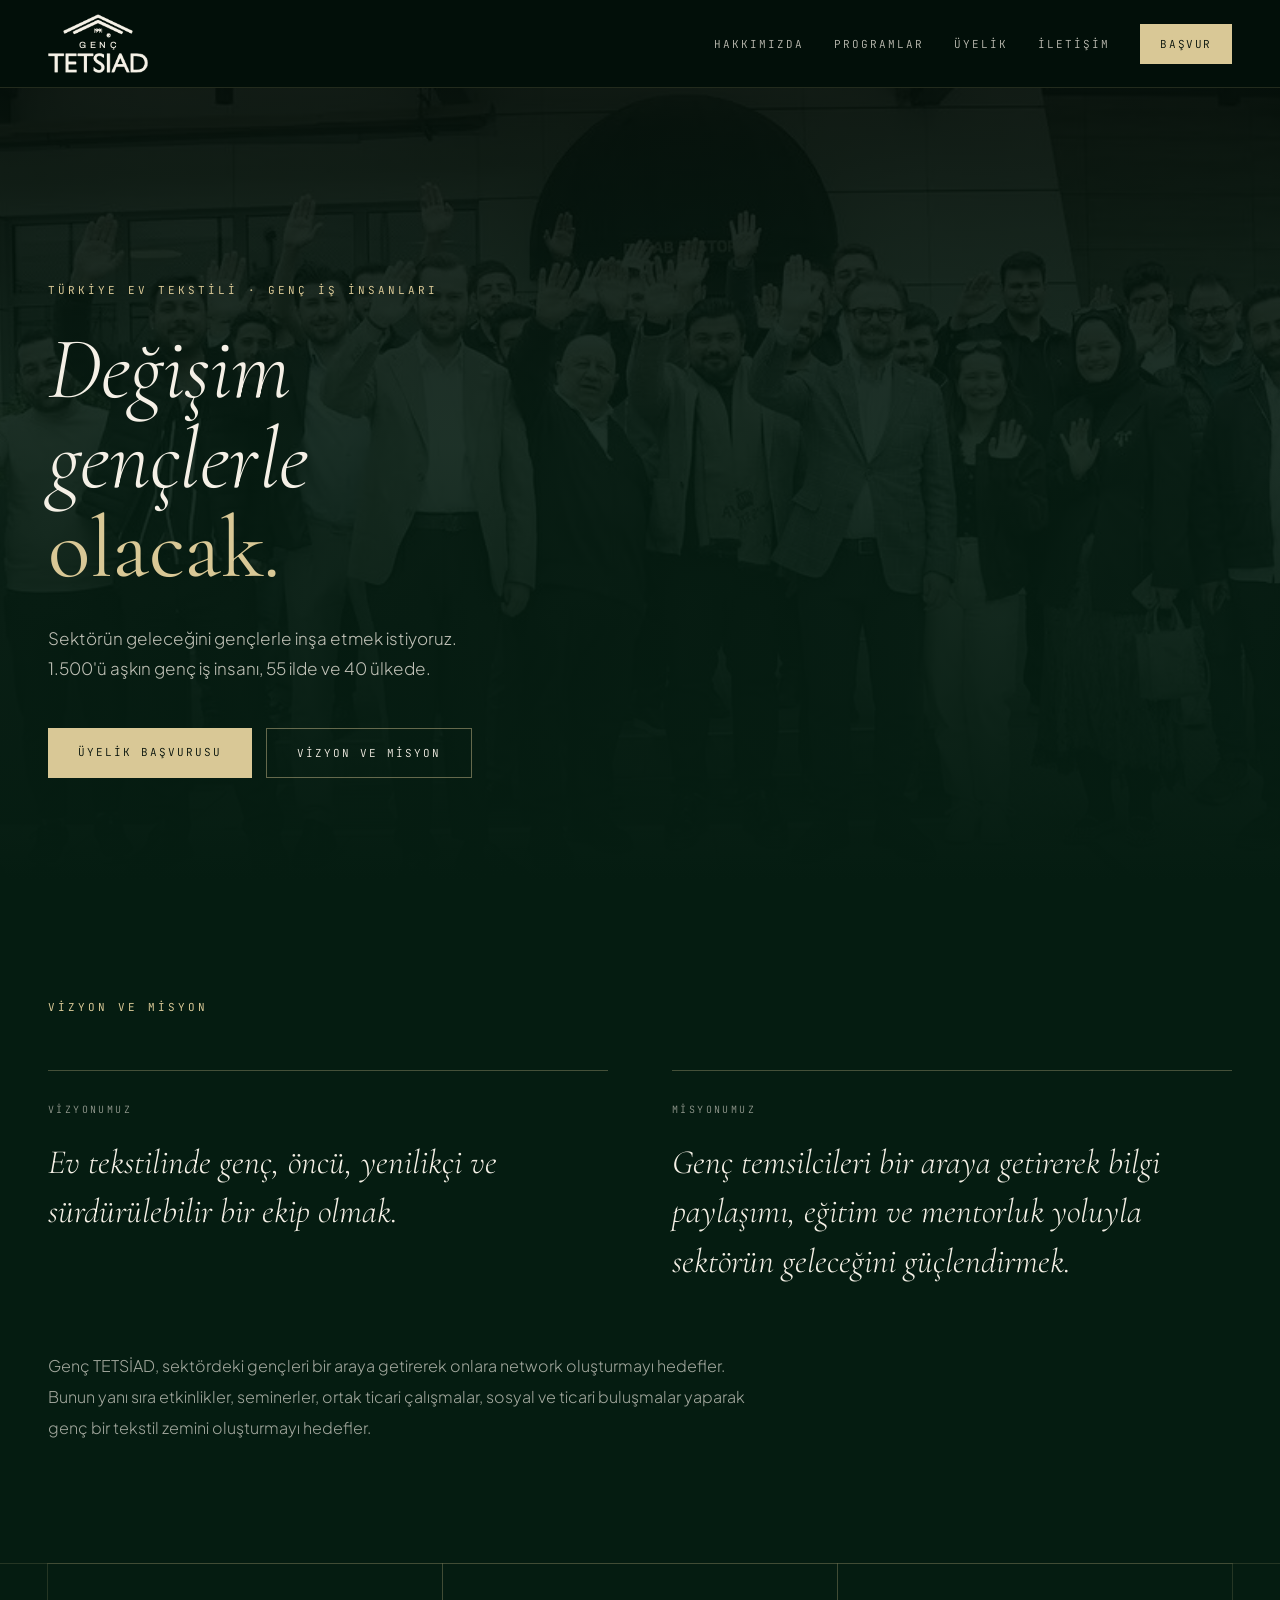
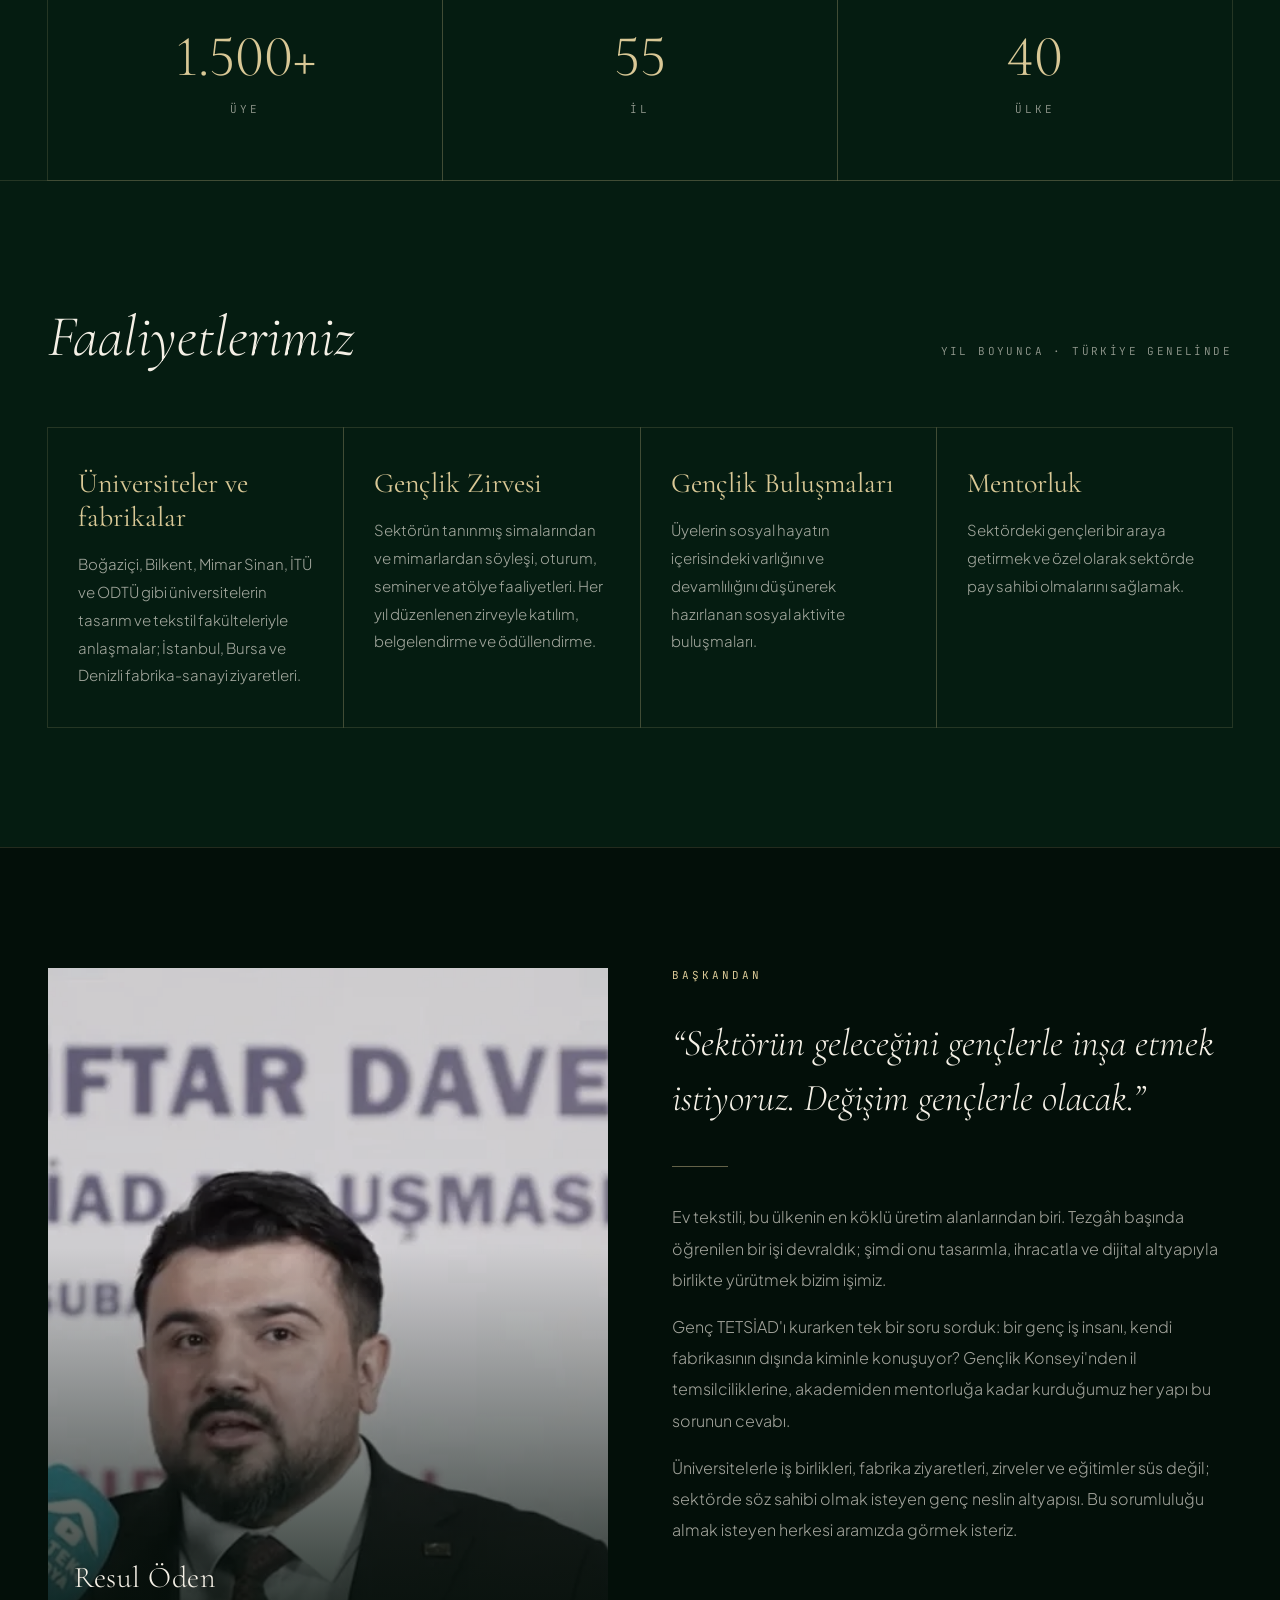
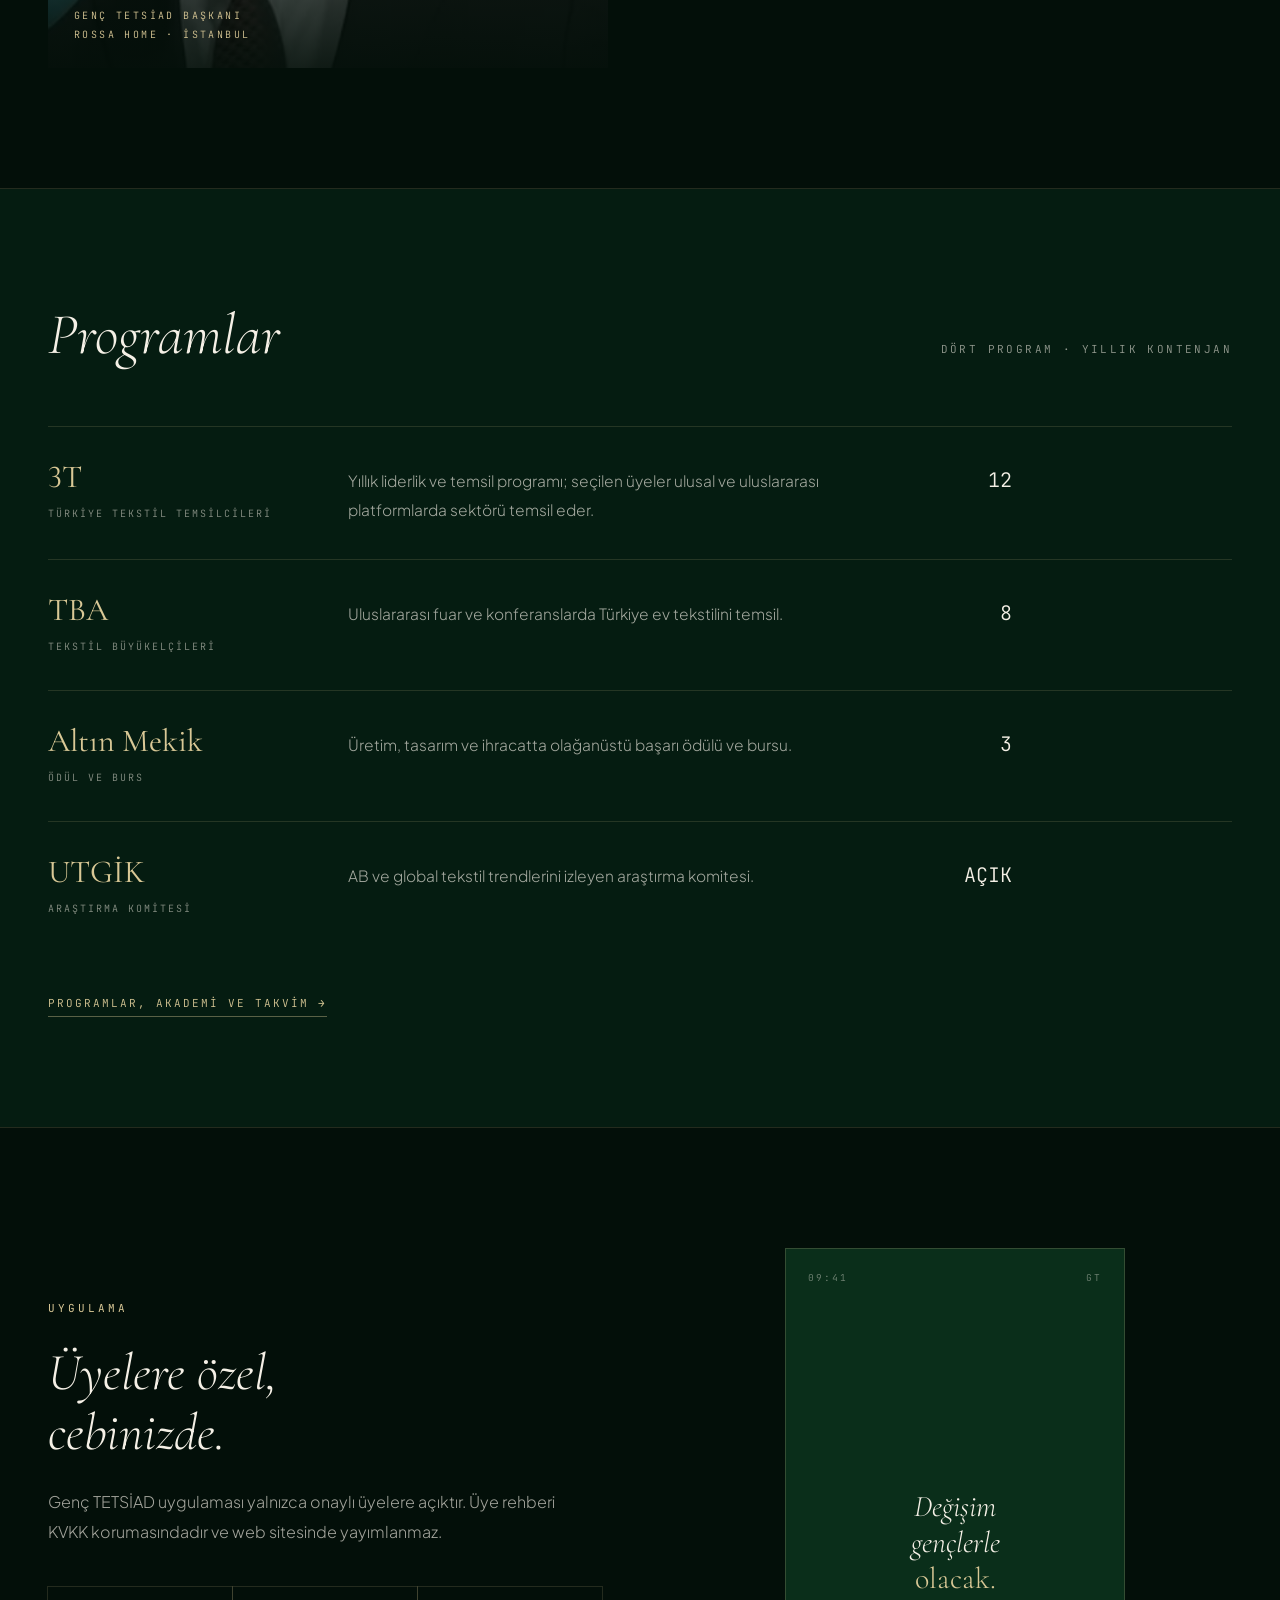
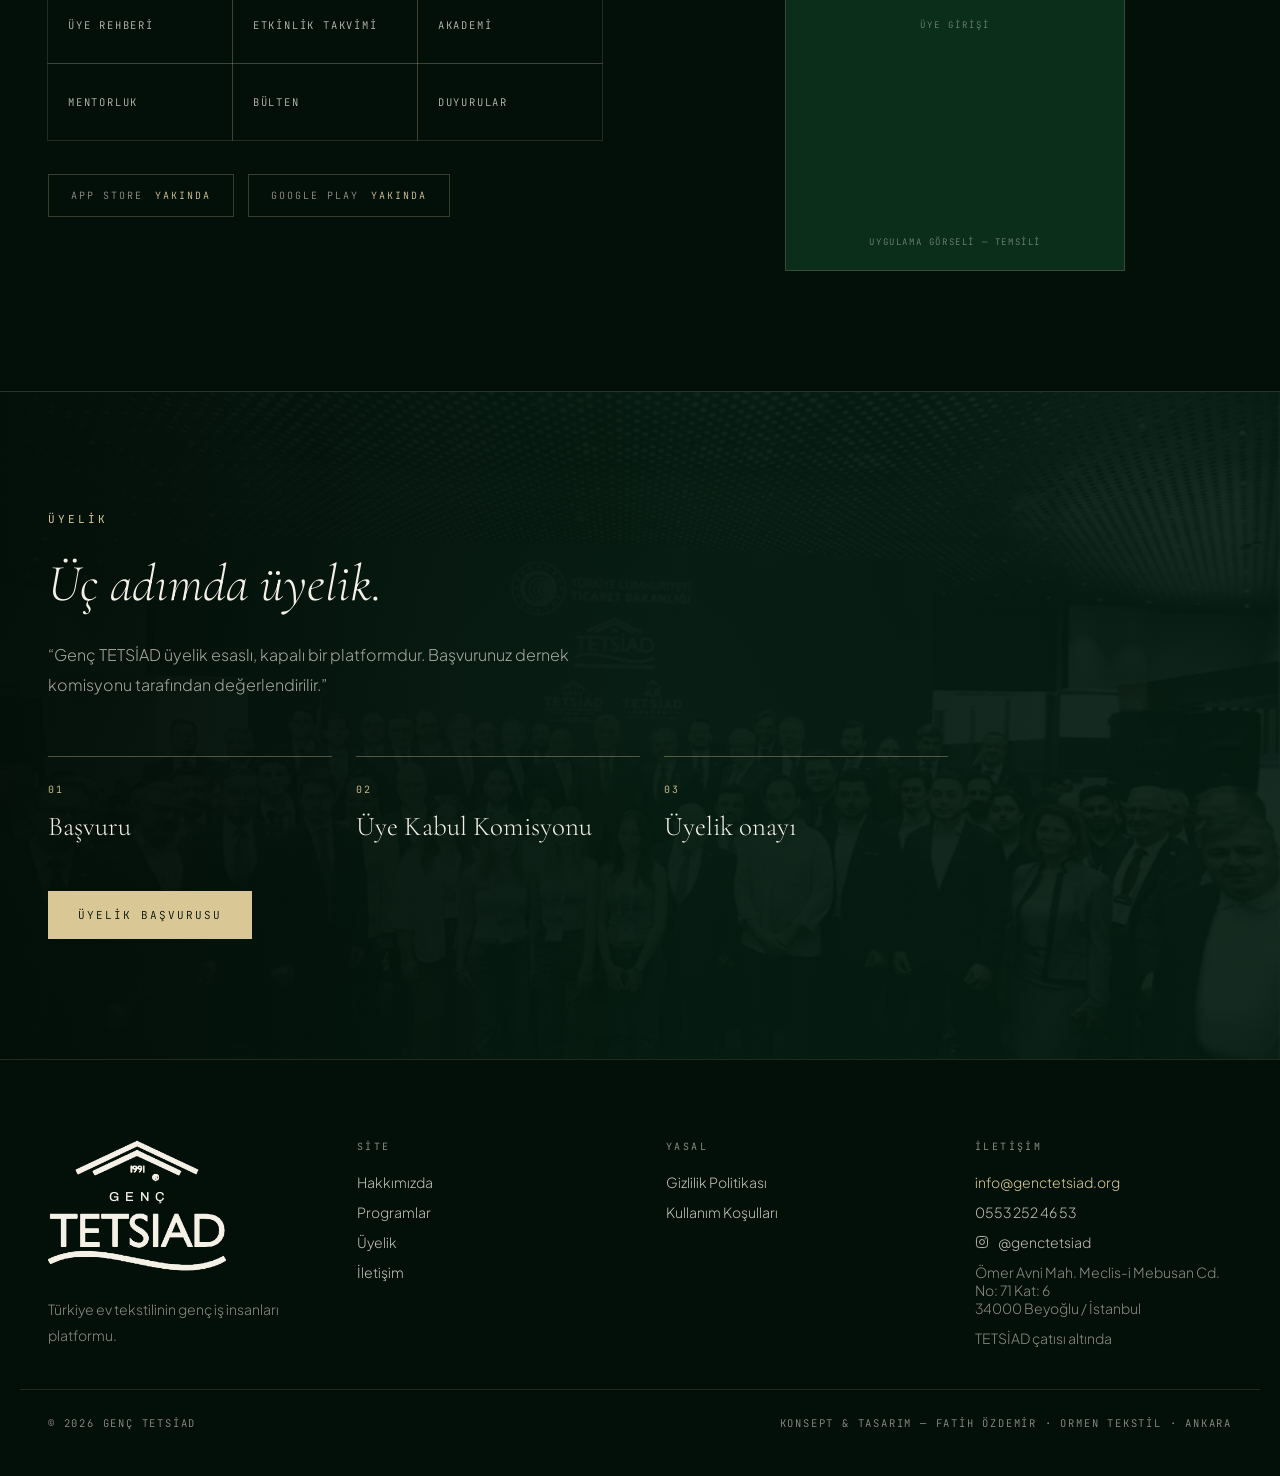
==== commit adbbf84e: "Başkan mesajını onayla, iletişim bilgilerini ekle Başkan mesajı - Yönetim onayı alındı; ana sayfa ve" ====
--- a/index.html
+++ b/index.html
@@ -105,7 +105,7 @@
         <blockquote class="pull">“Sektörün geleceğini gençlerle inşa etmek istiyoruz. Değişim gençlerle olacak.”</blockquote>
         <div class="rule"></div>
         <p class="body-tt">Ev tekstili, bu ülkenin en köklü üretim alanlarından biri. Tezgâh başında öğrenilen bir işi devraldık; şimdi onu tasarımla, ihracatla ve dijital altyapıyla birlikte yürütmek bizim işimiz.</p><p class="body-tt">Genç TETSİAD'ı kurarken tek bir soru sorduk: bir genç iş insanı, kendi fabrikasının dışında kiminle konuşuyor? Gençlik Konseyi'nden il temsilciliklerine, akademiden mentorluğa kadar kurduğumuz her yapı bu sorunun cevabı.</p><p class="body-tt">Üniversitelerle iş birlikleri, fabrika ziyaretleri, zirveler ve eğitimler süs değil; sektörde söz sahibi olmak isteyen genç neslin altyapısı. Bu sorumluluğu almak isteyen herkesi aramızda görmek isteriz.</p>
-        <p class="draft">TASLAK METİN — YÖNETİM ONAYI BEKLİYOR</p>
+        
       </div>
     </div>
   </section>
@@ -186,7 +186,9 @@
       <h2>İLETİŞİM</h2>
       <div class="links">
         <a class="mail" href="mailto:info@genctetsiad.org">info@genctetsiad.org</a>
+        <a href="tel:+905532524653">0553 252 46 53</a>
         <a class="ig-sm" href="https://www.instagram.com/genctetsiad/" target="_blank" rel="noopener noreferrer"><svg width="14" height="14" viewBox="0 0 24 24" fill="none" stroke="currentColor" stroke-width="1.6" aria-hidden="true"><rect x="2.5" y="2.5" width="19" height="19" rx="5"/><circle cx="12" cy="12" r="4.2"/><circle cx="17.4" cy="6.6" r="1.1" fill="currentColor" stroke="none"/></svg> @genctetsiad</a>
+        <span class="plain">Ömer Avni Mah. Meclis-i Mebusan Cd. No: 71 Kat: 6<br>34000 Beyoğlu / İstanbul</span>
         <span class="plain">TETSİAD çatısı altında</span>
       </div>
     </div>
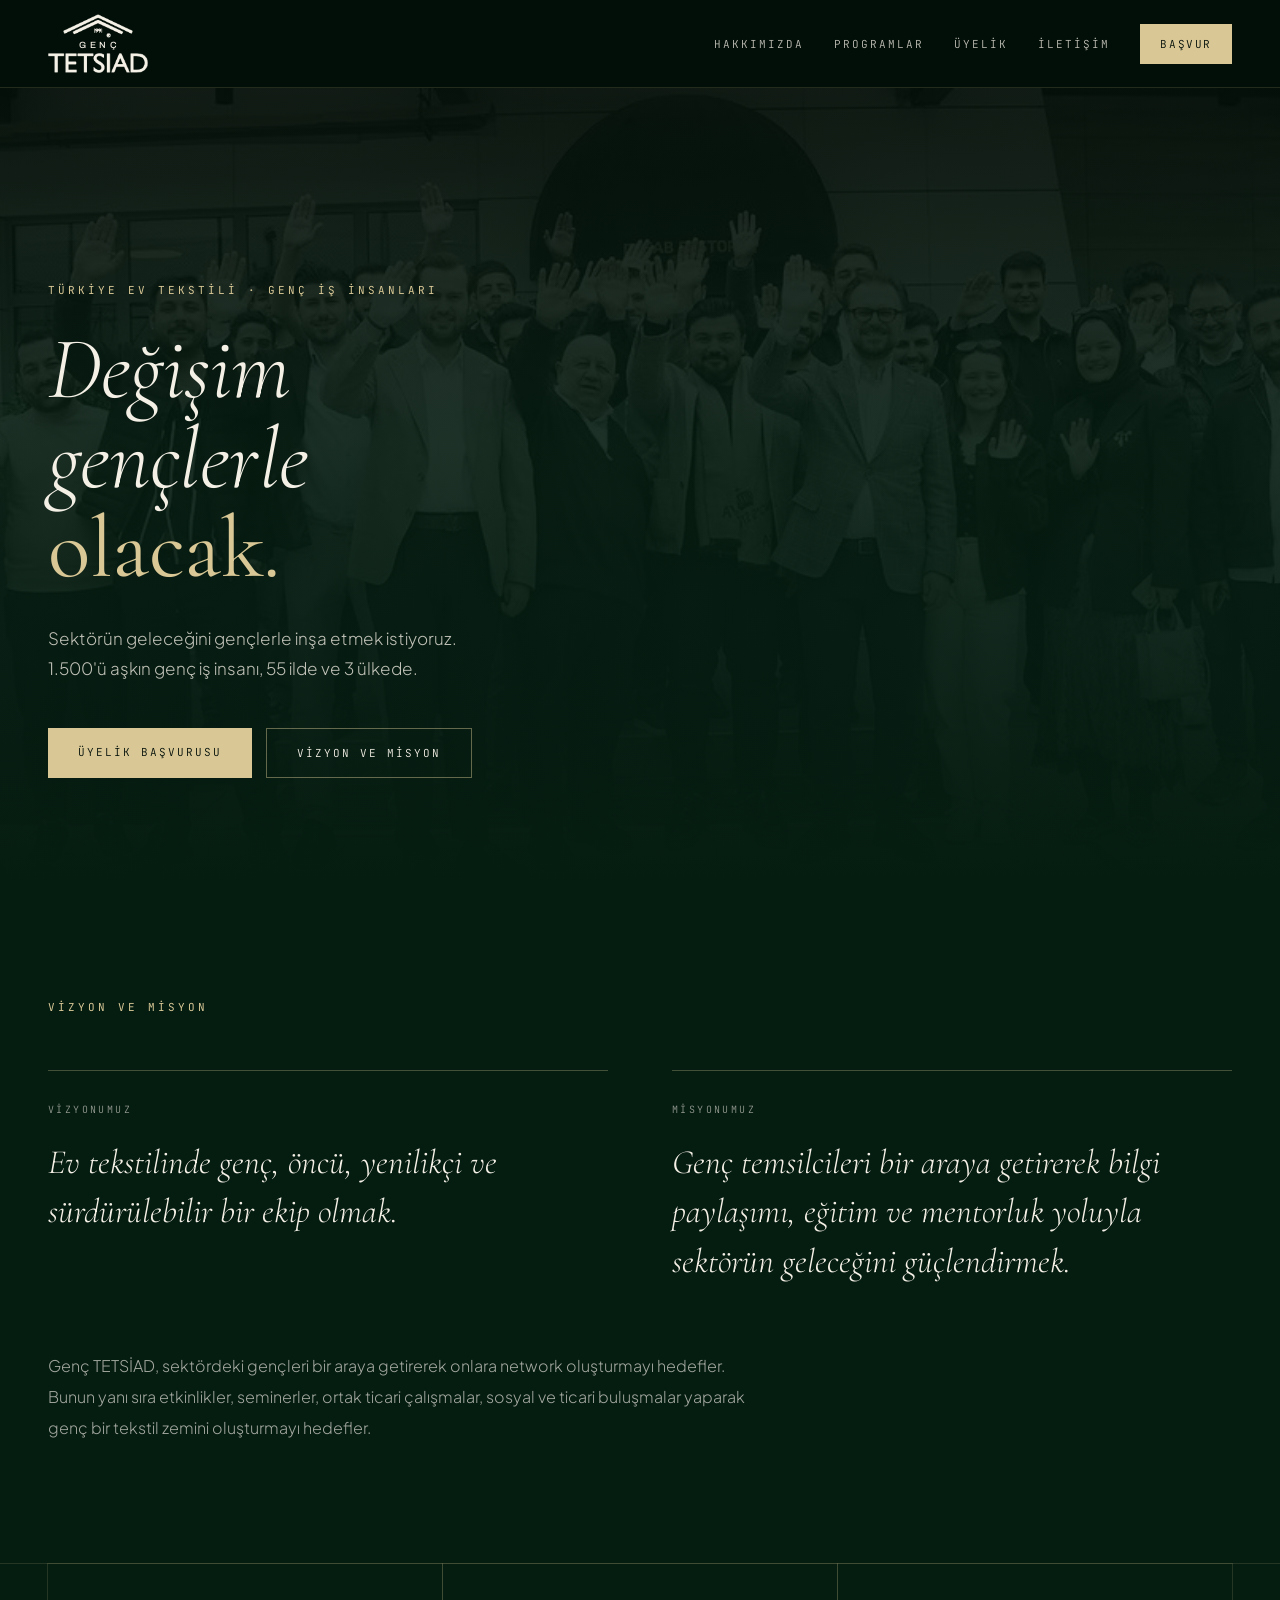
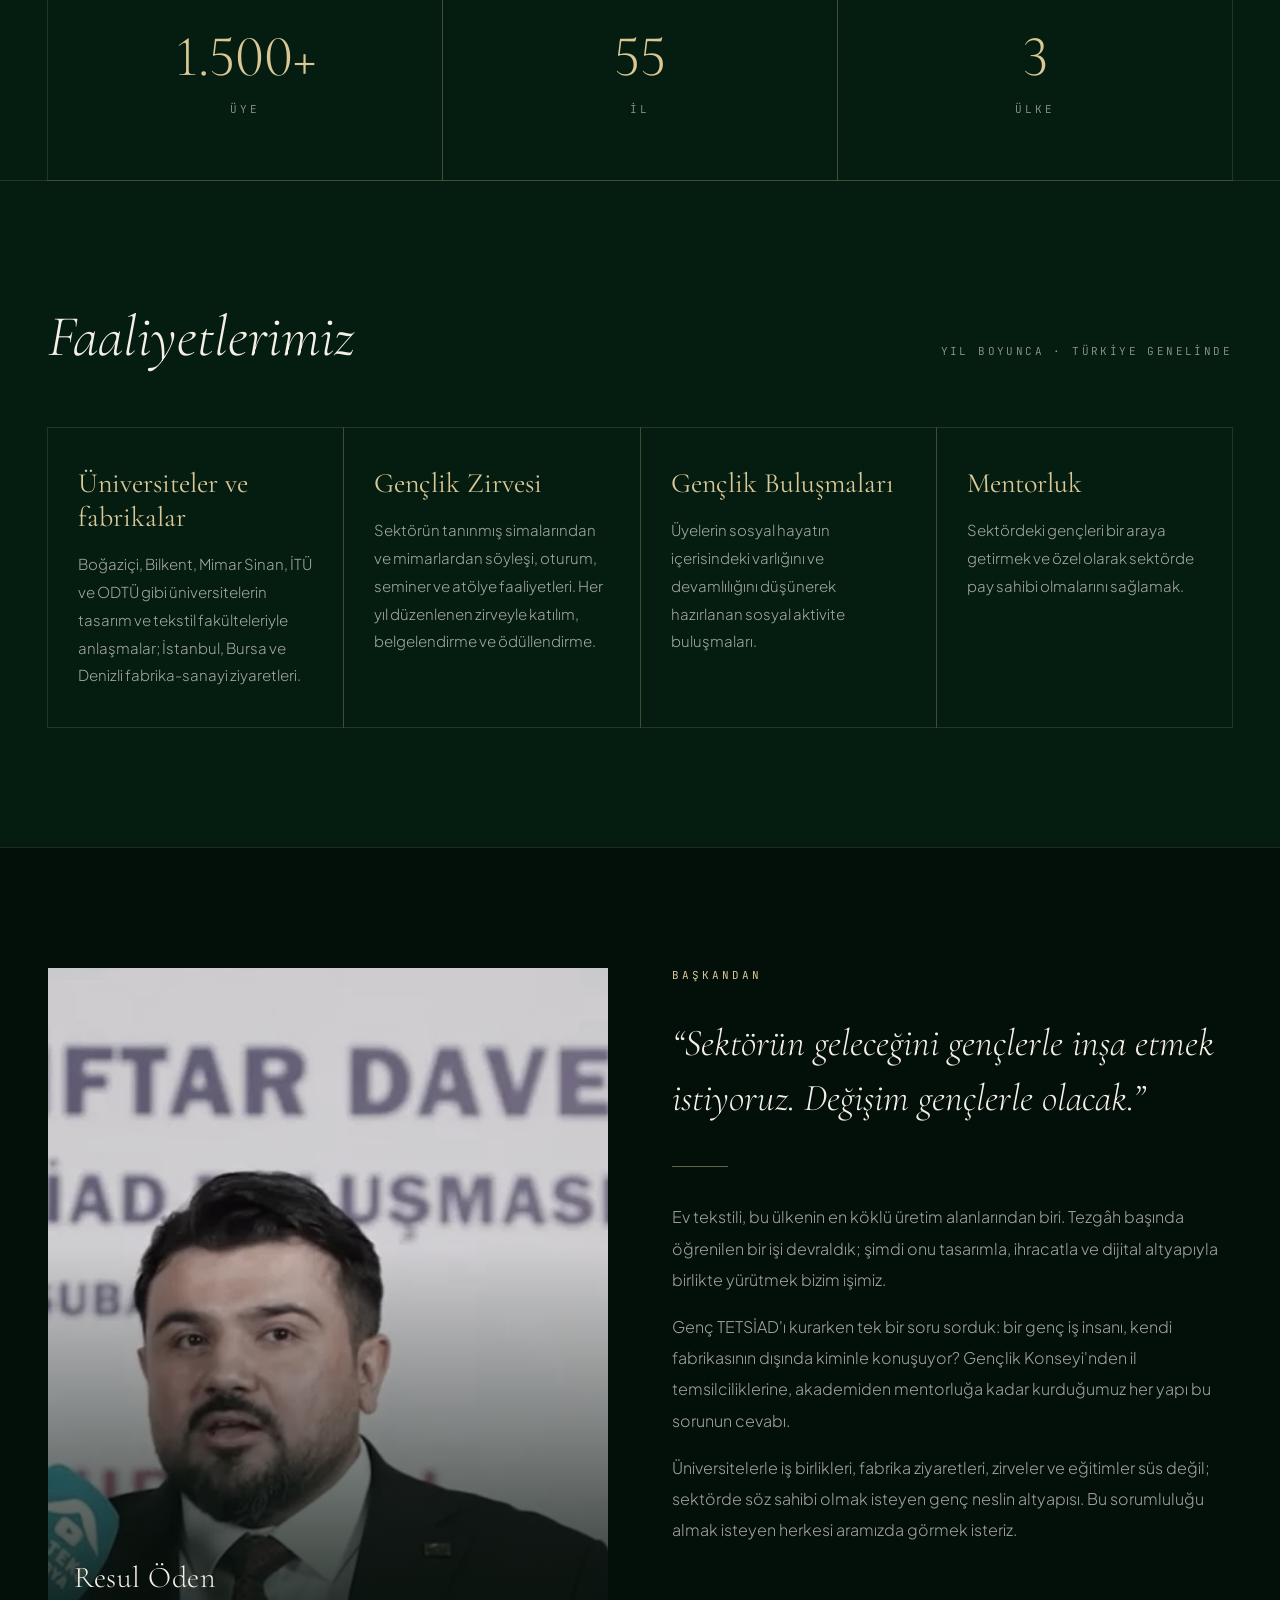
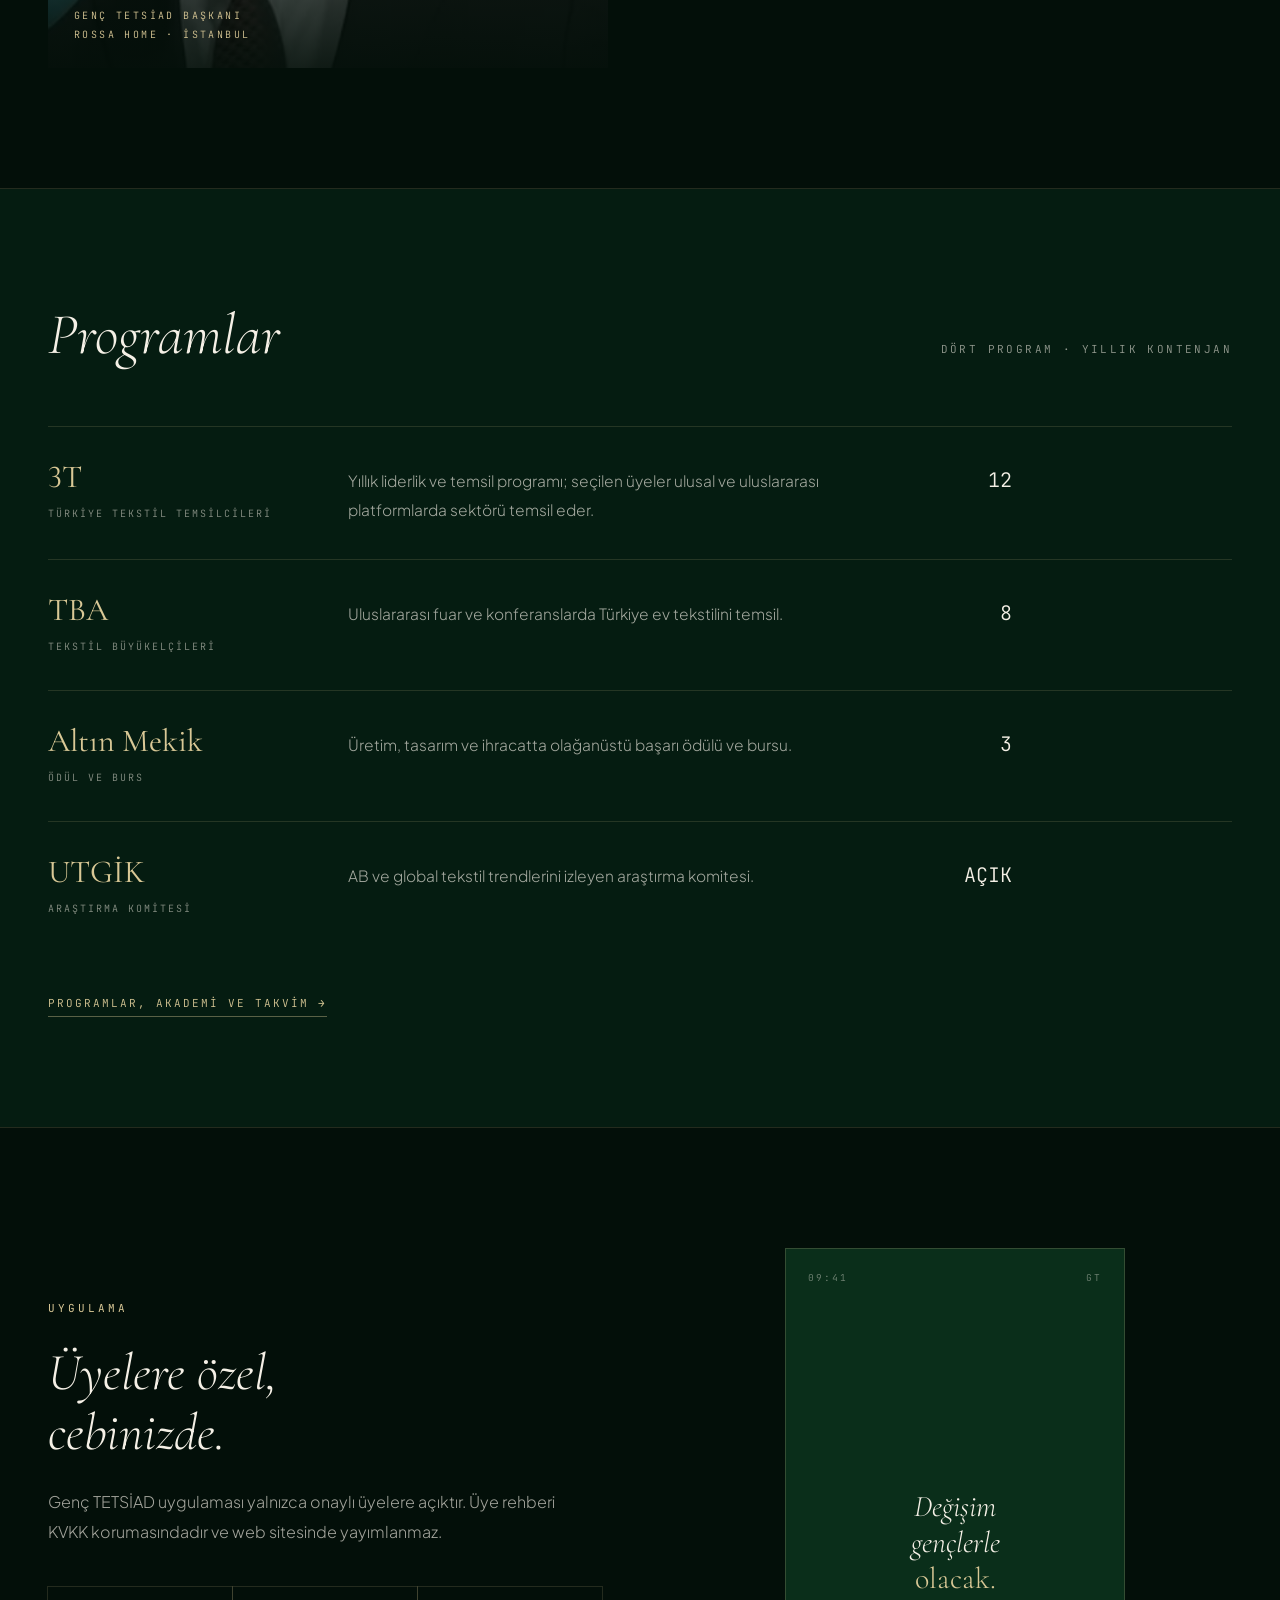
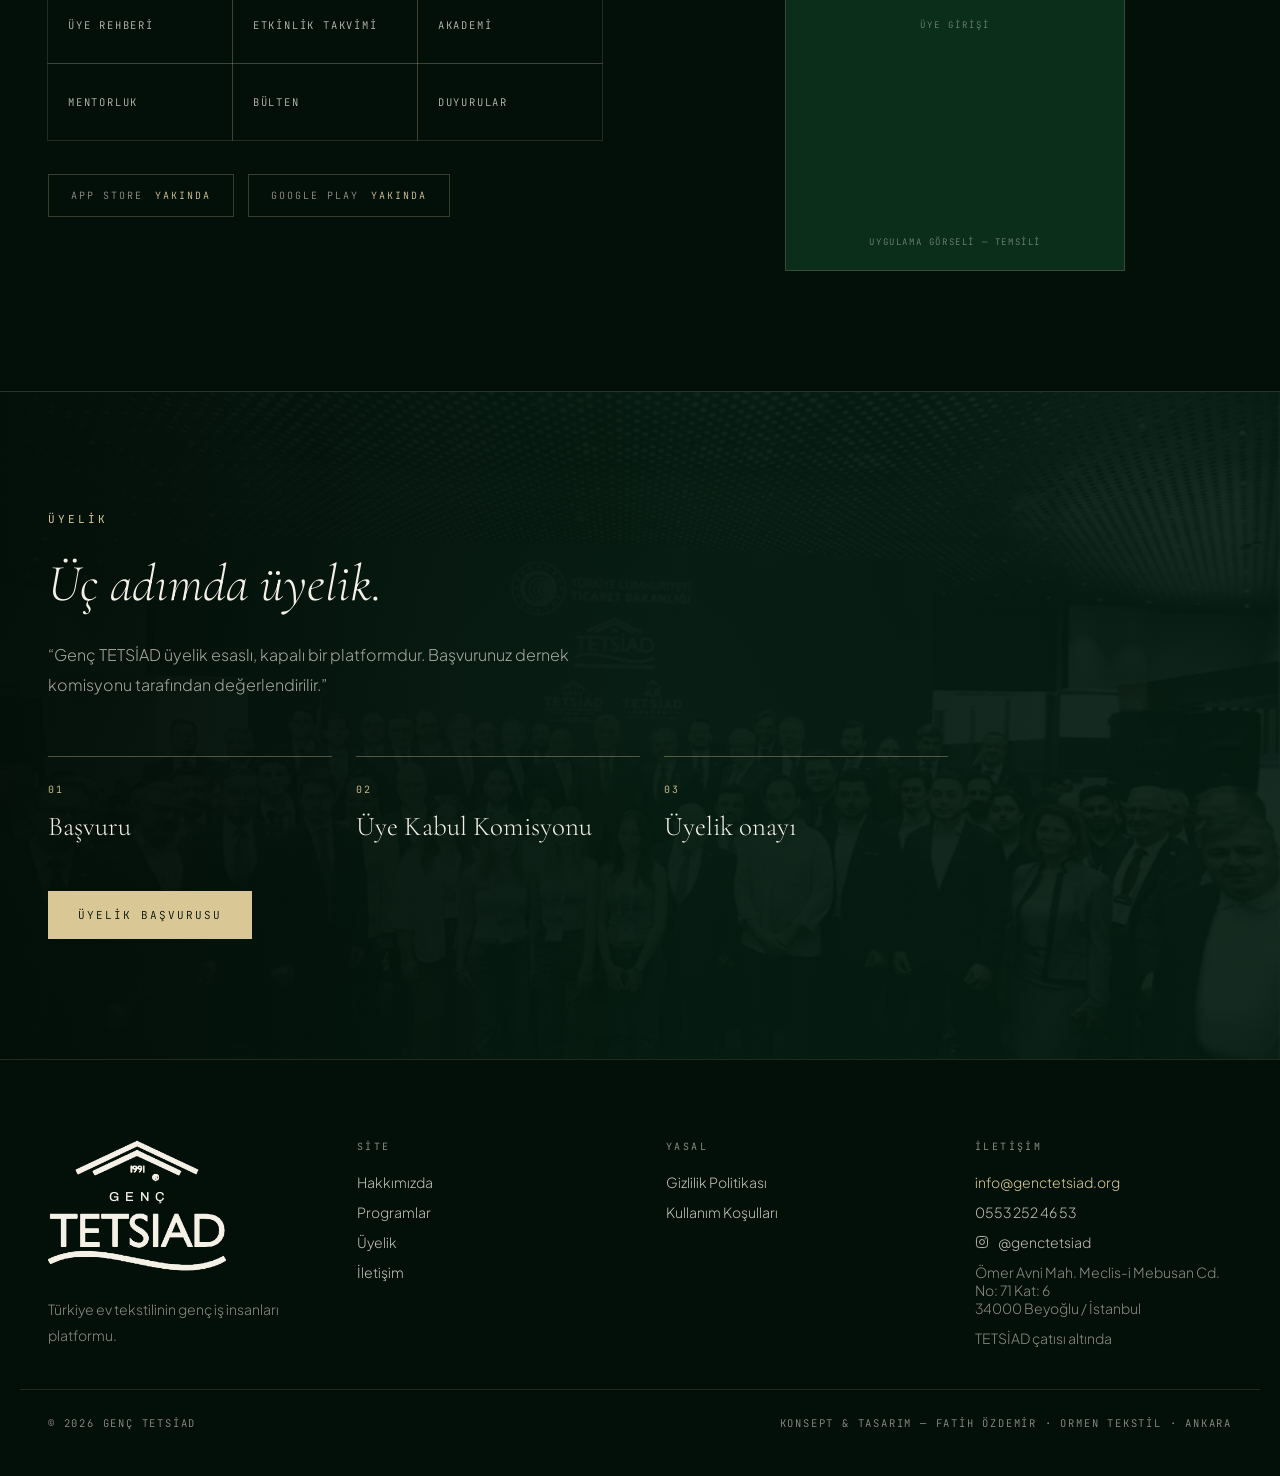
==== commit 8584701d: "Tüm onayları tamamla, ülke sayısını 3 olarak düzelt - Yasal metinlerin "HUKUK ONAYI BEKLİYOR" uyarıs" ====
--- a/index.html
+++ b/index.html
@@ -64,7 +64,7 @@
     <div class="inner">
       <p class="lbl" style="margin-bottom:28px">TÜRKİYE EV TEKSTİLİ · GENÇ İŞ İNSANLARI</p>
       <h1>Değişim<br>gençlerle<br><span class="gold">olacak.</span></h1>
-      <p class="lede">Sektörün geleceğini gençlerle inşa etmek istiyoruz. 1.500'ü aşkın genç iş insanı, 55 ilde ve 40 ülkede.</p>
+      <p class="lede">Sektörün geleceğini gençlerle inşa etmek istiyoruz. 1.500'ü aşkın genç iş insanı, 55 ilde ve 3 ülkede.</p>
       <div class="actions">
         <a class="btn btn-solid" href="/uyelik">ÜYELİK BAŞVURUSU</a>
         <a class="btn btn-line" href="/hakkimizda">VİZYON VE MİSYON</a>
@@ -78,13 +78,12 @@
     <p class="body-t" style="max-width:720px;line-height:1.95;margin:clamp(48px,6vw,64px) 0 0">Genç TETSİAD, sektördeki gençleri bir araya getirerek onlara network oluşturmayı hedefler. Bunun yanı sıra etkinlikler, seminerler, ortak ticari çalışmalar, sosyal ve ticari buluşmalar yaparak genç bir tekstil zemini oluşturmayı hedefler.</p>
   </section>
 
-  <!-- Rakamlar yönetim teyidi bekliyor — bkz. README "Yayın öncesi kontrol listesi" -->
   <section class="stats" aria-label="Genç TETSİAD sayılarla">
     <div class="inner">
       <div class="grid">
         <div class="cell"><div class="num">1.500+</div><div class="cap">ÜYE</div></div>
         <div class="cell"><div class="num">55</div><div class="cap">İL</div></div>
-        <div class="cell"><div class="num">40</div><div class="cap">ÜLKE</div></div>
+        <div class="cell"><div class="num">3</div><div class="cap">ÜLKE</div></div>
       </div>
     </div>
   </section>
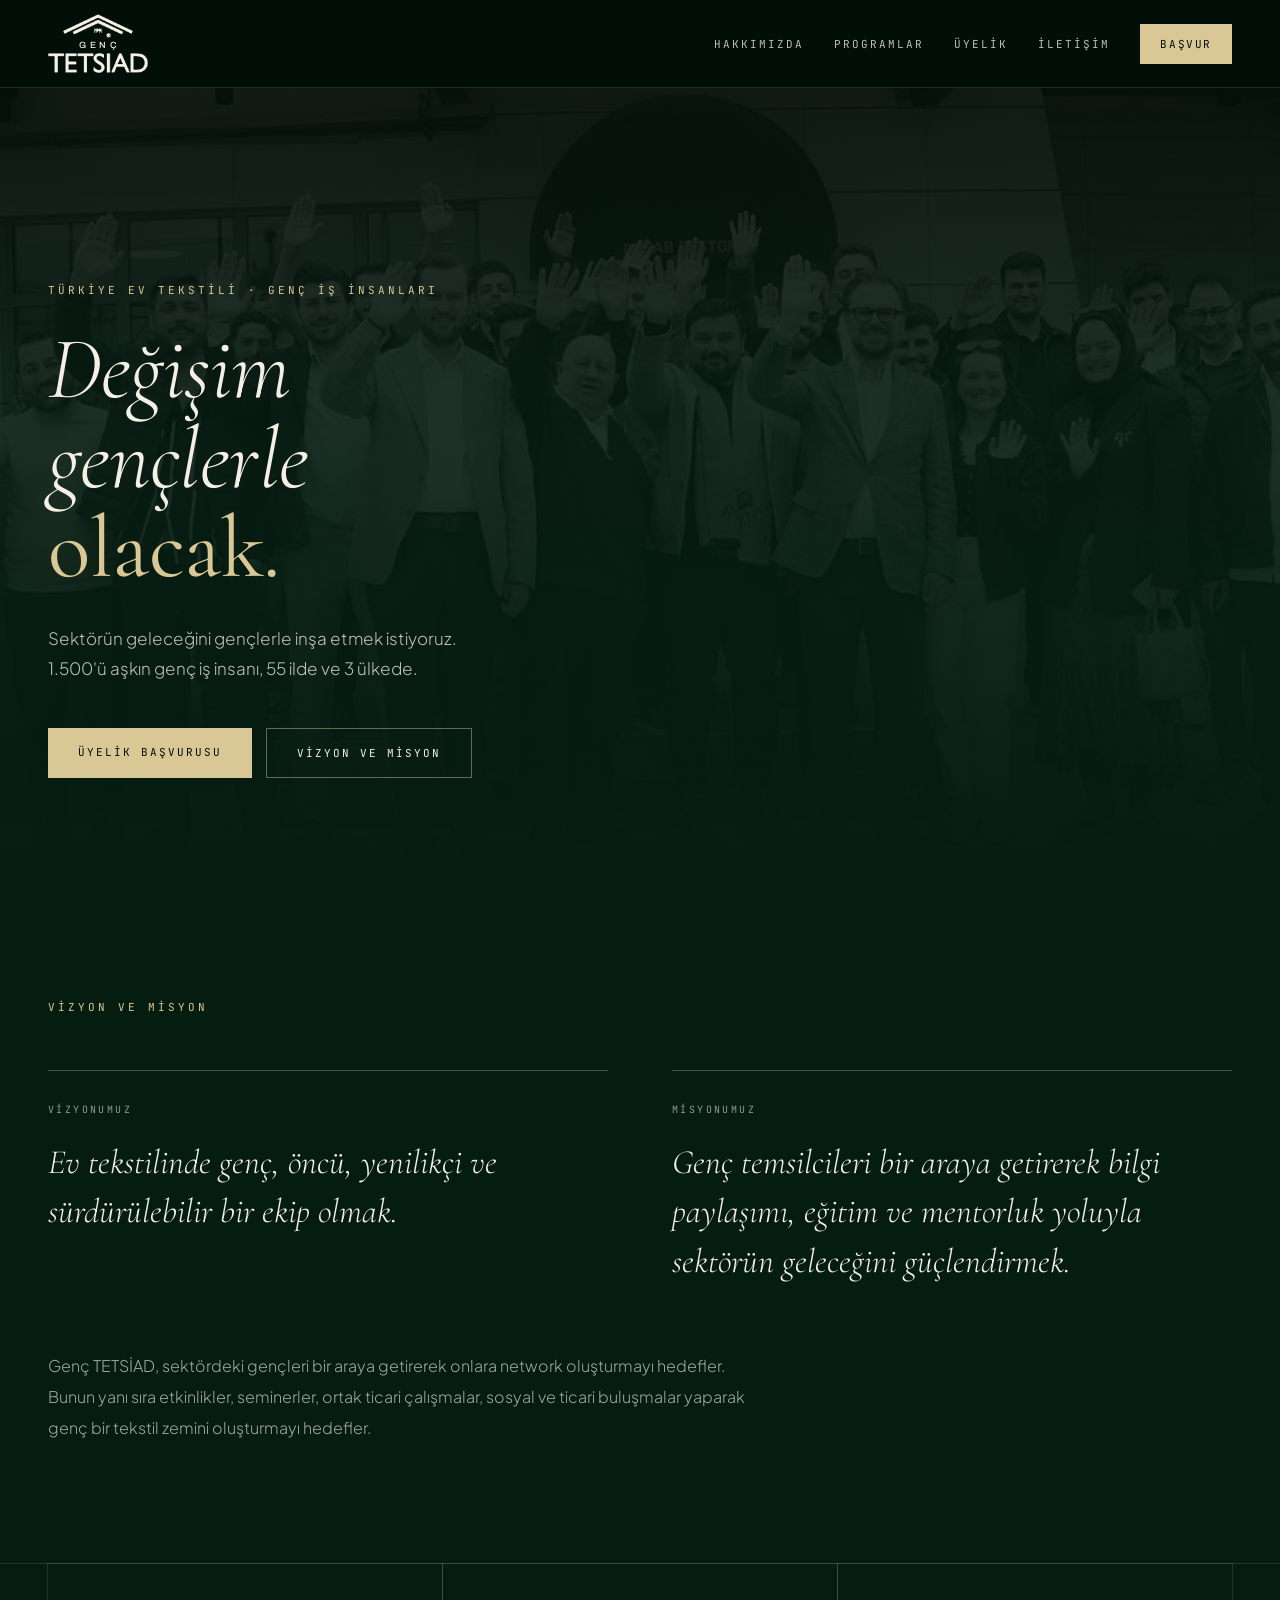
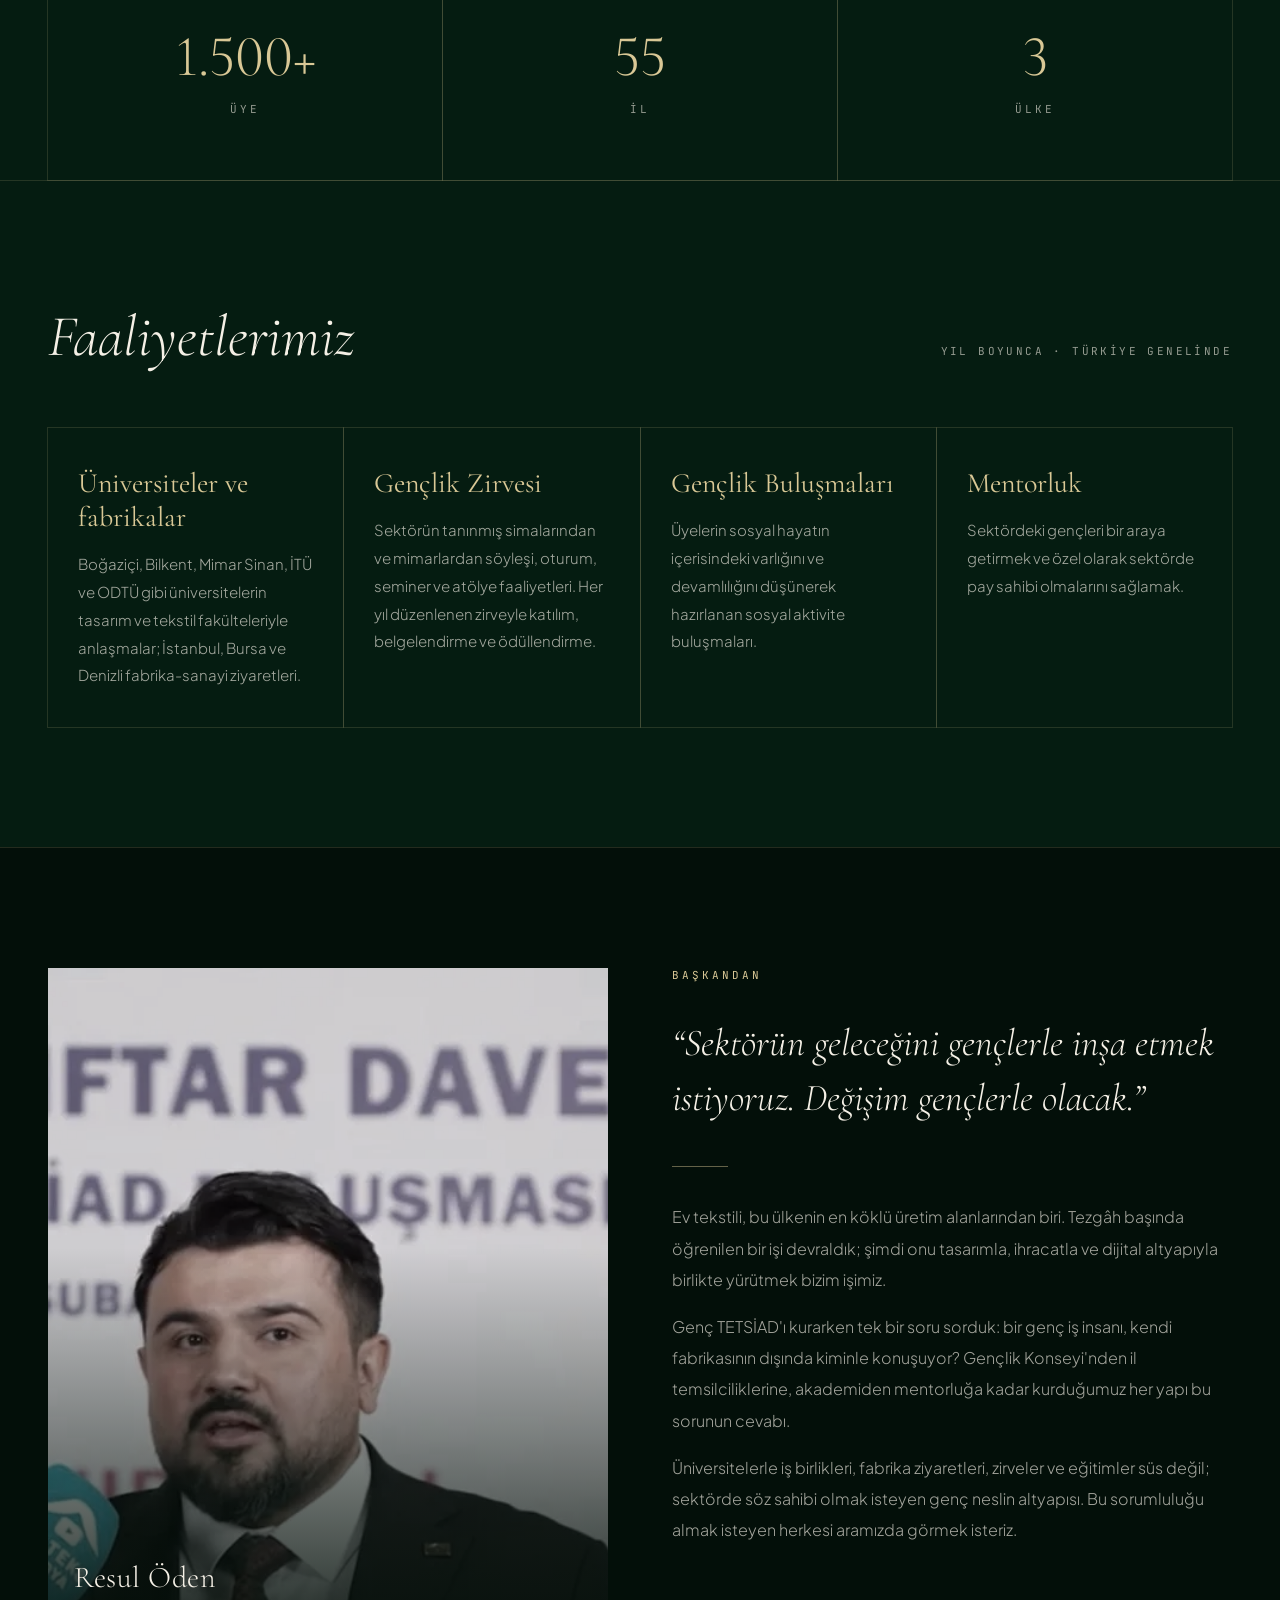
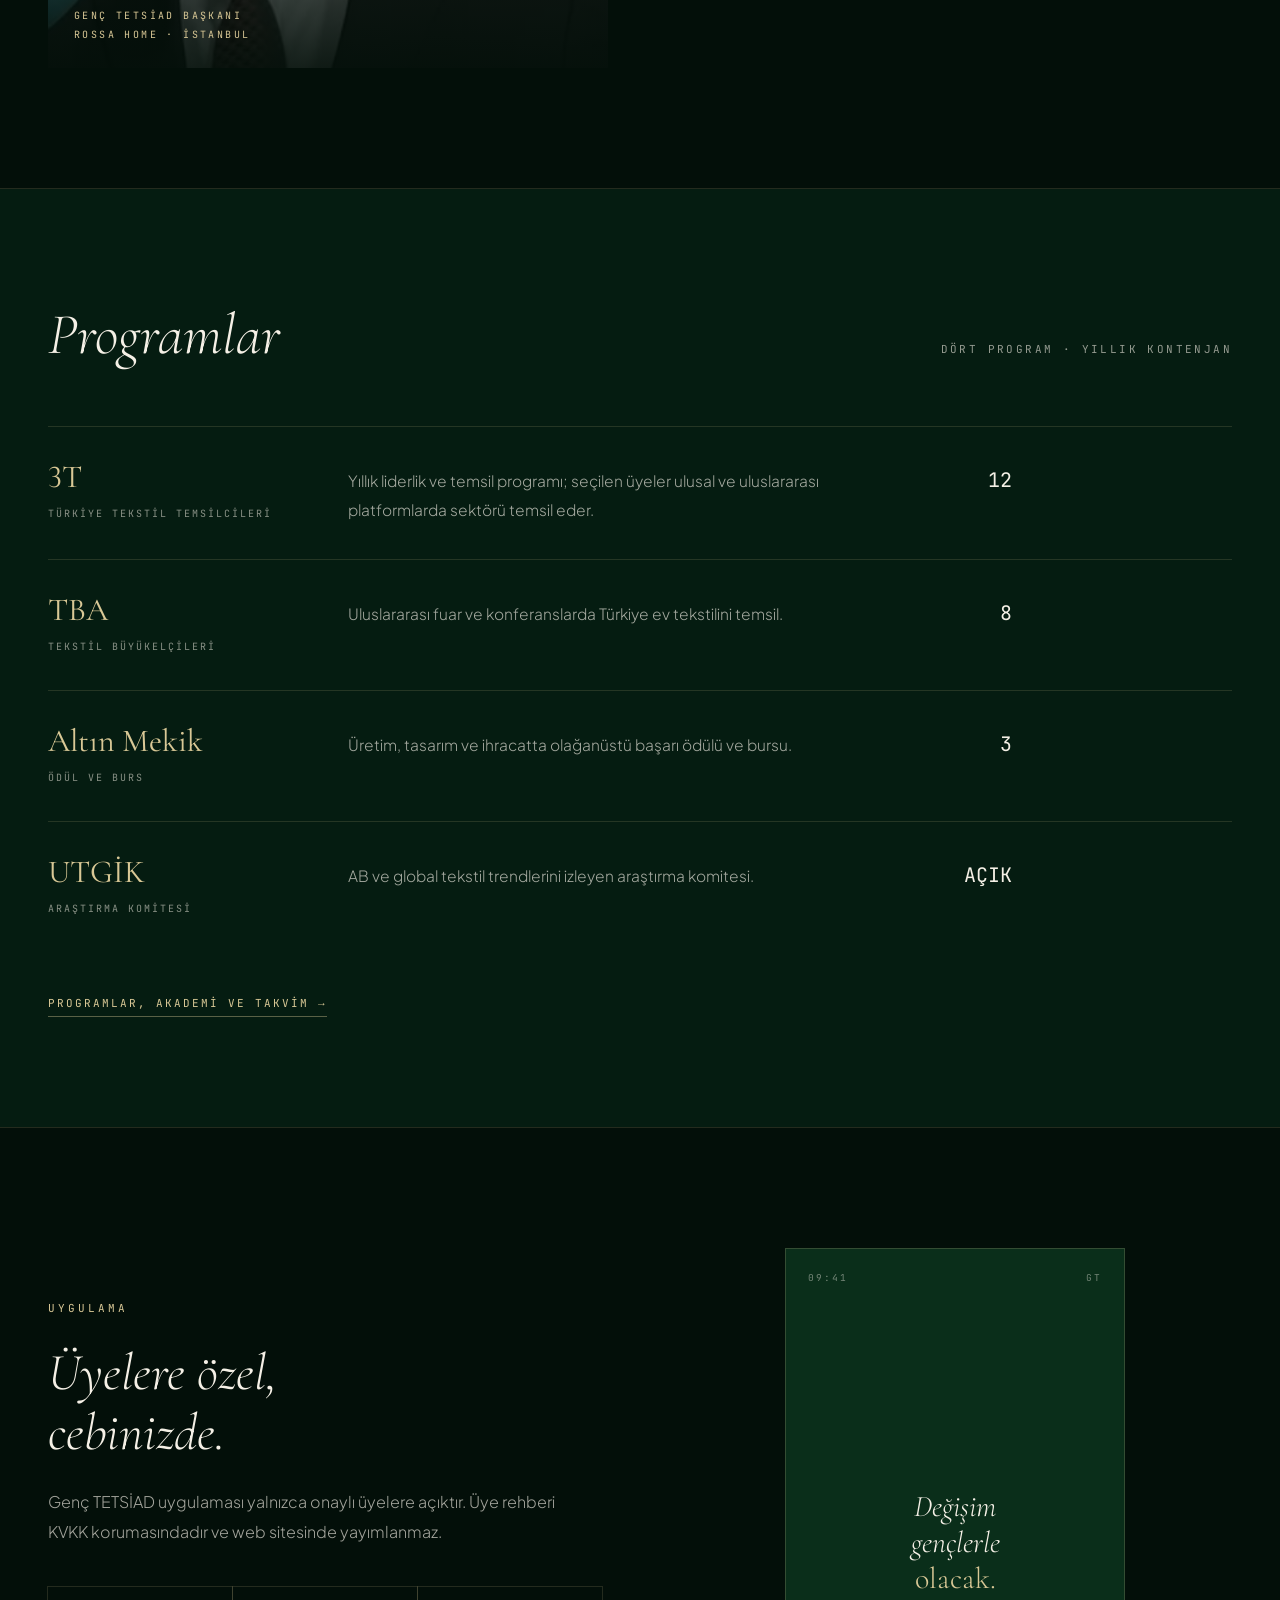
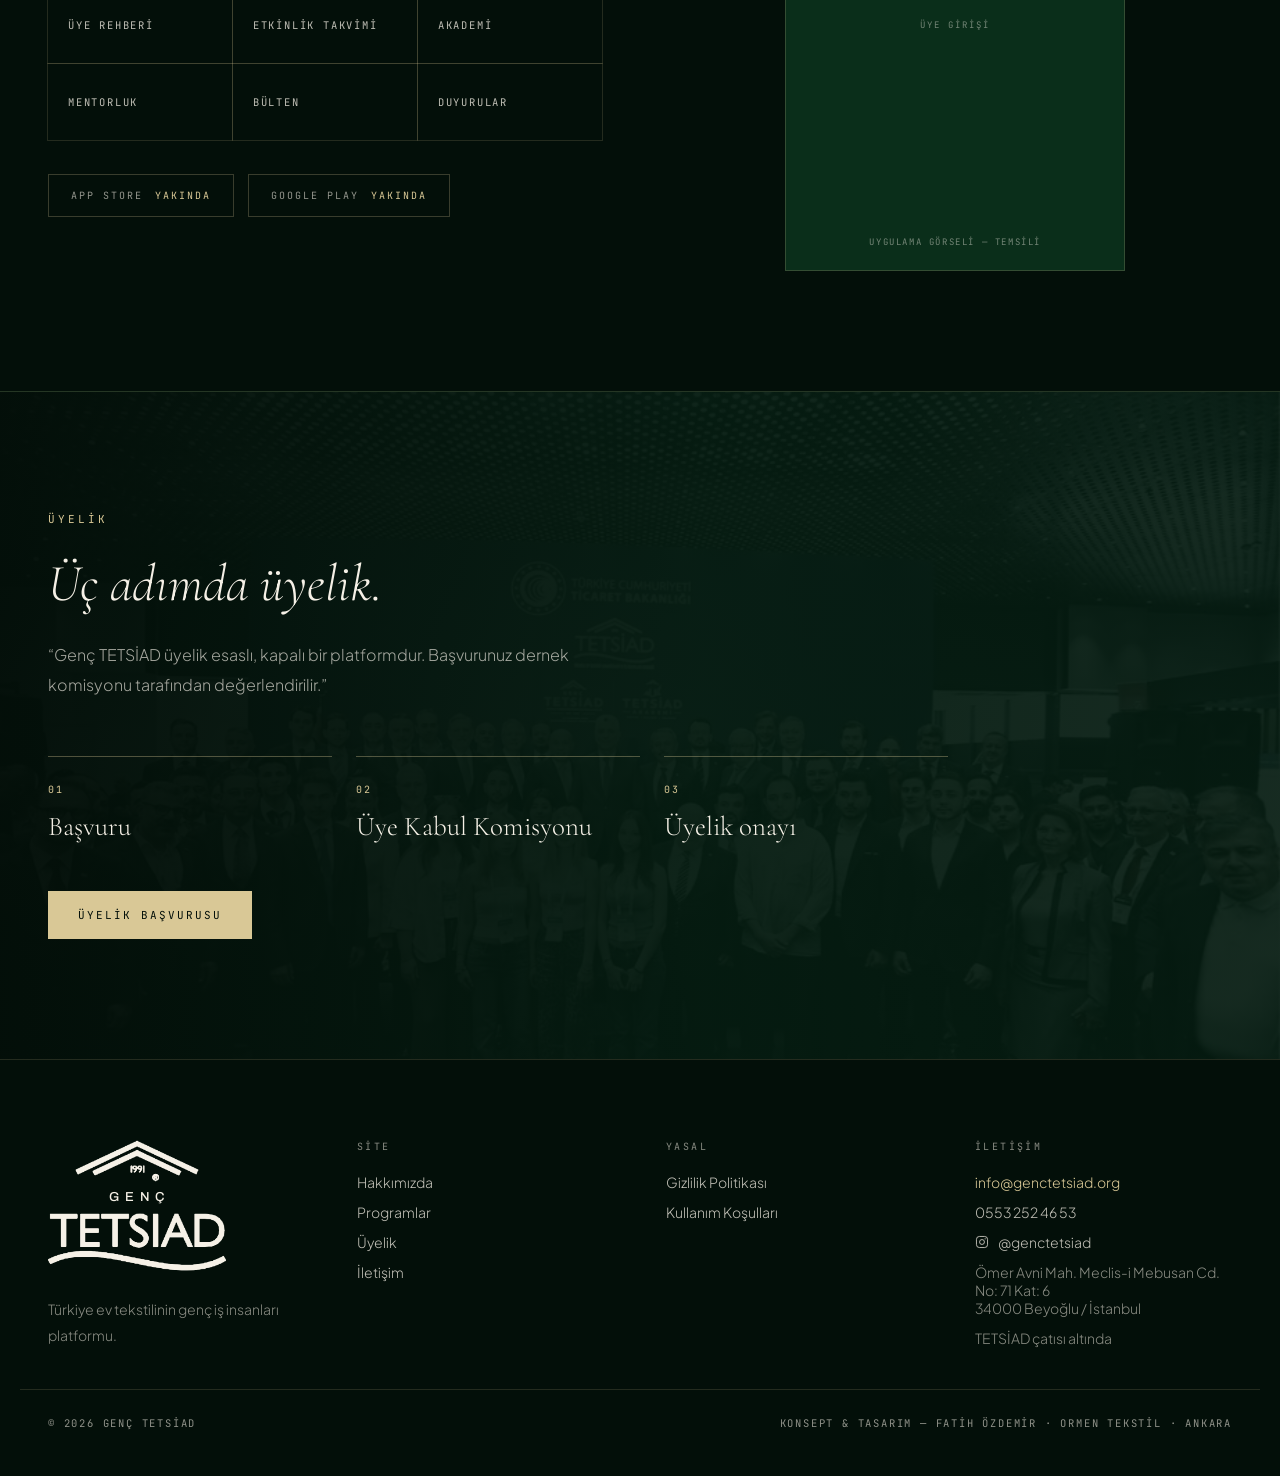
==== commit 4d389448: "Güvenlik denetimi: yazı tiplerini yerelleştir, başlıkları sıkılaştır Yazı tipleri - Cormorant Garamo" ====
--- a/index.html
+++ b/index.html
@@ -27,9 +27,9 @@
 <link rel="icon" href="/assets/favicon.png" sizes="512x512" type="image/png">
 <link rel="apple-touch-icon" href="/assets/apple-touch-icon.png">
 
-<link rel="preconnect" href="https://fonts.googleapis.com">
-<link rel="preconnect" href="https://fonts.gstatic.com" crossorigin>
-<link href="https://fonts.googleapis.com/css2?family=Archivo:wght@500&family=Cormorant+Garamond:ital,wght@0,300;0,400;1,300;1,400&family=Plus+Jakarta+Sans:wght@300;400;500&family=JetBrains+Mono:wght@400;500&display=swap" rel="stylesheet">
+<link rel="preload" as="font" type="font/woff2" crossorigin href="/assets/fonts/plus-jakarta-sans-300-normal-latin.woff2">
+<link rel="preload" as="font" type="font/woff2" crossorigin href="/assets/fonts/cormorant-garamond-300-italic-latin.woff2">
+<link rel="stylesheet" href="/assets/fonts.css">
 <link rel="stylesheet" href="/assets/site.css">
 <script>document.documentElement.classList.add('js');</script>
 </head>
--- a/assets/fonts.css
+++ b/assets/fonts.css
@@ -0,0 +1,186 @@
+/* Genç TETSİAD — yerel yazı tipleri.
+   Google Fonts'tan indirilip siteye taşındı: ziyaretçinin IP adresi
+   üçüncü tarafa gitmez. Alt kümeler: latin + latin-ext (Türkçe).
+   Dosyalar SIL Open Font License 1.1 altındadır. */
+
+@font-face {
+  font-family: 'Archivo';
+  font-style: normal;
+  font-weight: 500;
+  font-stretch: 100%;
+  font-display: swap;
+  src: url(/assets/fonts/archivo-500-normal-latin-ext.woff2) format('woff2');
+  unicode-range: U+0100-02BA, U+02BD-02C5, U+02C7-02CC, U+02CE-02D7, U+02DD-02FF, U+0304, U+0308, U+0329, U+1D00-1DBF, U+1E00-1E9F, U+1EF2-1EFF, U+2020, U+20A0-20AB, U+20AD-20C0, U+2113, U+2C60-2C7F, U+A720-A7FF;
+}
+
+@font-face {
+  font-family: 'Archivo';
+  font-style: normal;
+  font-weight: 500;
+  font-stretch: 100%;
+  font-display: swap;
+  src: url(/assets/fonts/archivo-500-normal-latin.woff2) format('woff2');
+  unicode-range: U+0000-00FF, U+0131, U+0152-0153, U+02BB-02BC, U+02C6, U+02DA, U+02DC, U+0304, U+0308, U+0329, U+2000-206F, U+20AC, U+2122, U+2191, U+2193, U+2212, U+2215, U+FEFF, U+FFFD;
+}
+
+@font-face {
+  font-family: 'Cormorant Garamond';
+  font-style: italic;
+  font-weight: 300;
+  font-display: swap;
+  src: url(/assets/fonts/cormorant-garamond-300-italic-latin-ext.woff2) format('woff2');
+  unicode-range: U+0100-02BA, U+02BD-02C5, U+02C7-02CC, U+02CE-02D7, U+02DD-02FF, U+0304, U+0308, U+0329, U+1D00-1DBF, U+1E00-1E9F, U+1EF2-1EFF, U+2020, U+20A0-20AB, U+20AD-20C0, U+2113, U+2C60-2C7F, U+A720-A7FF;
+}
+
+@font-face {
+  font-family: 'Cormorant Garamond';
+  font-style: italic;
+  font-weight: 300;
+  font-display: swap;
+  src: url(/assets/fonts/cormorant-garamond-300-italic-latin.woff2) format('woff2');
+  unicode-range: U+0000-00FF, U+0131, U+0152-0153, U+02BB-02BC, U+02C6, U+02DA, U+02DC, U+0304, U+0308, U+0329, U+2000-206F, U+20AC, U+2122, U+2191, U+2193, U+2212, U+2215, U+FEFF, U+FFFD;
+}
+
+@font-face {
+  font-family: 'Cormorant Garamond';
+  font-style: italic;
+  font-weight: 400;
+  font-display: swap;
+  src: url(/assets/fonts/cormorant-garamond-300-italic-latin-ext.woff2) format('woff2');
+  unicode-range: U+0100-02BA, U+02BD-02C5, U+02C7-02CC, U+02CE-02D7, U+02DD-02FF, U+0304, U+0308, U+0329, U+1D00-1DBF, U+1E00-1E9F, U+1EF2-1EFF, U+2020, U+20A0-20AB, U+20AD-20C0, U+2113, U+2C60-2C7F, U+A720-A7FF;
+}
+
+@font-face {
+  font-family: 'Cormorant Garamond';
+  font-style: italic;
+  font-weight: 400;
+  font-display: swap;
+  src: url(/assets/fonts/cormorant-garamond-300-italic-latin.woff2) format('woff2');
+  unicode-range: U+0000-00FF, U+0131, U+0152-0153, U+02BB-02BC, U+02C6, U+02DA, U+02DC, U+0304, U+0308, U+0329, U+2000-206F, U+20AC, U+2122, U+2191, U+2193, U+2212, U+2215, U+FEFF, U+FFFD;
+}
+
+@font-face {
+  font-family: 'Cormorant Garamond';
+  font-style: normal;
+  font-weight: 300;
+  font-display: swap;
+  src: url(/assets/fonts/cormorant-garamond-300-normal-latin-ext.woff2) format('woff2');
+  unicode-range: U+0100-02BA, U+02BD-02C5, U+02C7-02CC, U+02CE-02D7, U+02DD-02FF, U+0304, U+0308, U+0329, U+1D00-1DBF, U+1E00-1E9F, U+1EF2-1EFF, U+2020, U+20A0-20AB, U+20AD-20C0, U+2113, U+2C60-2C7F, U+A720-A7FF;
+}
+
+@font-face {
+  font-family: 'Cormorant Garamond';
+  font-style: normal;
+  font-weight: 300;
+  font-display: swap;
+  src: url(/assets/fonts/cormorant-garamond-300-normal-latin.woff2) format('woff2');
+  unicode-range: U+0000-00FF, U+0131, U+0152-0153, U+02BB-02BC, U+02C6, U+02DA, U+02DC, U+0304, U+0308, U+0329, U+2000-206F, U+20AC, U+2122, U+2191, U+2193, U+2212, U+2215, U+FEFF, U+FFFD;
+}
+
+@font-face {
+  font-family: 'Cormorant Garamond';
+  font-style: normal;
+  font-weight: 400;
+  font-display: swap;
+  src: url(/assets/fonts/cormorant-garamond-300-normal-latin-ext.woff2) format('woff2');
+  unicode-range: U+0100-02BA, U+02BD-02C5, U+02C7-02CC, U+02CE-02D7, U+02DD-02FF, U+0304, U+0308, U+0329, U+1D00-1DBF, U+1E00-1E9F, U+1EF2-1EFF, U+2020, U+20A0-20AB, U+20AD-20C0, U+2113, U+2C60-2C7F, U+A720-A7FF;
+}
+
+@font-face {
+  font-family: 'Cormorant Garamond';
+  font-style: normal;
+  font-weight: 400;
+  font-display: swap;
+  src: url(/assets/fonts/cormorant-garamond-300-normal-latin.woff2) format('woff2');
+  unicode-range: U+0000-00FF, U+0131, U+0152-0153, U+02BB-02BC, U+02C6, U+02DA, U+02DC, U+0304, U+0308, U+0329, U+2000-206F, U+20AC, U+2122, U+2191, U+2193, U+2212, U+2215, U+FEFF, U+FFFD;
+}
+
+@font-face {
+  font-family: 'JetBrains Mono';
+  font-style: normal;
+  font-weight: 400;
+  font-display: swap;
+  src: url(/assets/fonts/jetbrains-mono-400-normal-latin-ext.woff2) format('woff2');
+  unicode-range: U+0100-02BA, U+02BD-02C5, U+02C7-02CC, U+02CE-02D7, U+02DD-02FF, U+0304, U+0308, U+0329, U+1D00-1DBF, U+1E00-1E9F, U+1EF2-1EFF, U+2020, U+20A0-20AB, U+20AD-20C0, U+2113, U+2C60-2C7F, U+A720-A7FF;
+}
+
+@font-face {
+  font-family: 'JetBrains Mono';
+  font-style: normal;
+  font-weight: 400;
+  font-display: swap;
+  src: url(/assets/fonts/jetbrains-mono-400-normal-latin.woff2) format('woff2');
+  unicode-range: U+0000-00FF, U+0131, U+0152-0153, U+02BB-02BC, U+02C6, U+02DA, U+02DC, U+0304, U+0308, U+0329, U+2000-206F, U+20AC, U+2122, U+2191, U+2193, U+2212, U+2215, U+FEFF, U+FFFD;
+}
+
+@font-face {
+  font-family: 'JetBrains Mono';
+  font-style: normal;
+  font-weight: 500;
+  font-display: swap;
+  src: url(/assets/fonts/jetbrains-mono-400-normal-latin-ext.woff2) format('woff2');
+  unicode-range: U+0100-02BA, U+02BD-02C5, U+02C7-02CC, U+02CE-02D7, U+02DD-02FF, U+0304, U+0308, U+0329, U+1D00-1DBF, U+1E00-1E9F, U+1EF2-1EFF, U+2020, U+20A0-20AB, U+20AD-20C0, U+2113, U+2C60-2C7F, U+A720-A7FF;
+}
+
+@font-face {
+  font-family: 'JetBrains Mono';
+  font-style: normal;
+  font-weight: 500;
+  font-display: swap;
+  src: url(/assets/fonts/jetbrains-mono-400-normal-latin.woff2) format('woff2');
+  unicode-range: U+0000-00FF, U+0131, U+0152-0153, U+02BB-02BC, U+02C6, U+02DA, U+02DC, U+0304, U+0308, U+0329, U+2000-206F, U+20AC, U+2122, U+2191, U+2193, U+2212, U+2215, U+FEFF, U+FFFD;
+}
+
+@font-face {
+  font-family: 'Plus Jakarta Sans';
+  font-style: normal;
+  font-weight: 300;
+  font-display: swap;
+  src: url(/assets/fonts/plus-jakarta-sans-300-normal-latin-ext.woff2) format('woff2');
+  unicode-range: U+0100-02BA, U+02BD-02C5, U+02C7-02CC, U+02CE-02D7, U+02DD-02FF, U+0304, U+0308, U+0329, U+1D00-1DBF, U+1E00-1E9F, U+1EF2-1EFF, U+2020, U+20A0-20AB, U+20AD-20C0, U+2113, U+2C60-2C7F, U+A720-A7FF;
+}
+
+@font-face {
+  font-family: 'Plus Jakarta Sans';
+  font-style: normal;
+  font-weight: 300;
+  font-display: swap;
+  src: url(/assets/fonts/plus-jakarta-sans-300-normal-latin.woff2) format('woff2');
+  unicode-range: U+0000-00FF, U+0131, U+0152-0153, U+02BB-02BC, U+02C6, U+02DA, U+02DC, U+0304, U+0308, U+0329, U+2000-206F, U+20AC, U+2122, U+2191, U+2193, U+2212, U+2215, U+FEFF, U+FFFD;
+}
+
+@font-face {
+  font-family: 'Plus Jakarta Sans';
+  font-style: normal;
+  font-weight: 400;
+  font-display: swap;
+  src: url(/assets/fonts/plus-jakarta-sans-300-normal-latin-ext.woff2) format('woff2');
+  unicode-range: U+0100-02BA, U+02BD-02C5, U+02C7-02CC, U+02CE-02D7, U+02DD-02FF, U+0304, U+0308, U+0329, U+1D00-1DBF, U+1E00-1E9F, U+1EF2-1EFF, U+2020, U+20A0-20AB, U+20AD-20C0, U+2113, U+2C60-2C7F, U+A720-A7FF;
+}
+
+@font-face {
+  font-family: 'Plus Jakarta Sans';
+  font-style: normal;
+  font-weight: 400;
+  font-display: swap;
+  src: url(/assets/fonts/plus-jakarta-sans-300-normal-latin.woff2) format('woff2');
+  unicode-range: U+0000-00FF, U+0131, U+0152-0153, U+02BB-02BC, U+02C6, U+02DA, U+02DC, U+0304, U+0308, U+0329, U+2000-206F, U+20AC, U+2122, U+2191, U+2193, U+2212, U+2215, U+FEFF, U+FFFD;
+}
+
+@font-face {
+  font-family: 'Plus Jakarta Sans';
+  font-style: normal;
+  font-weight: 500;
+  font-display: swap;
+  src: url(/assets/fonts/plus-jakarta-sans-300-normal-latin-ext.woff2) format('woff2');
+  unicode-range: U+0100-02BA, U+02BD-02C5, U+02C7-02CC, U+02CE-02D7, U+02DD-02FF, U+0304, U+0308, U+0329, U+1D00-1DBF, U+1E00-1E9F, U+1EF2-1EFF, U+2020, U+20A0-20AB, U+20AD-20C0, U+2113, U+2C60-2C7F, U+A720-A7FF;
+}
+
+@font-face {
+  font-family: 'Plus Jakarta Sans';
+  font-style: normal;
+  font-weight: 500;
+  font-display: swap;
+  src: url(/assets/fonts/plus-jakarta-sans-300-normal-latin.woff2) format('woff2');
+  unicode-range: U+0000-00FF, U+0131, U+0152-0153, U+02BB-02BC, U+02C6, U+02DA, U+02DC, U+0304, U+0308, U+0329, U+2000-206F, U+20AC, U+2122, U+2191, U+2193, U+2212, U+2215, U+FEFF, U+FFFD;
+}
